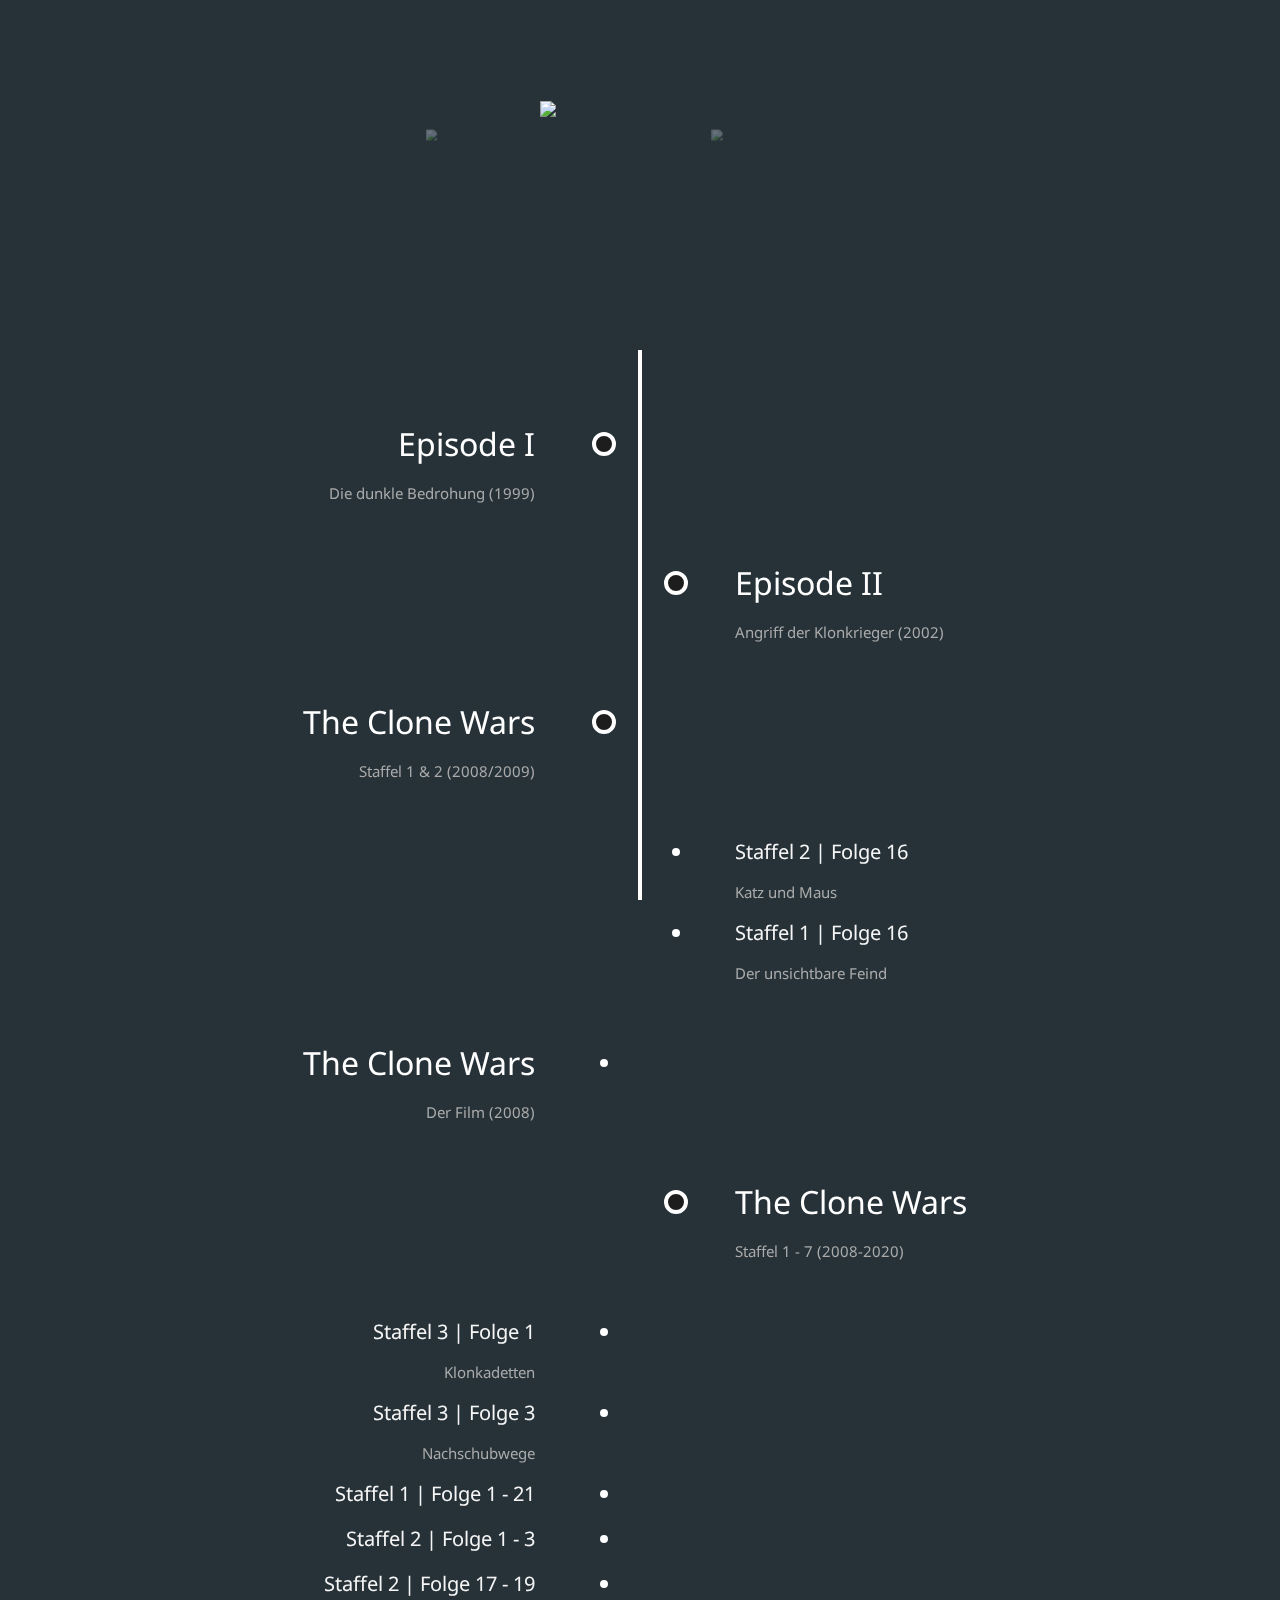
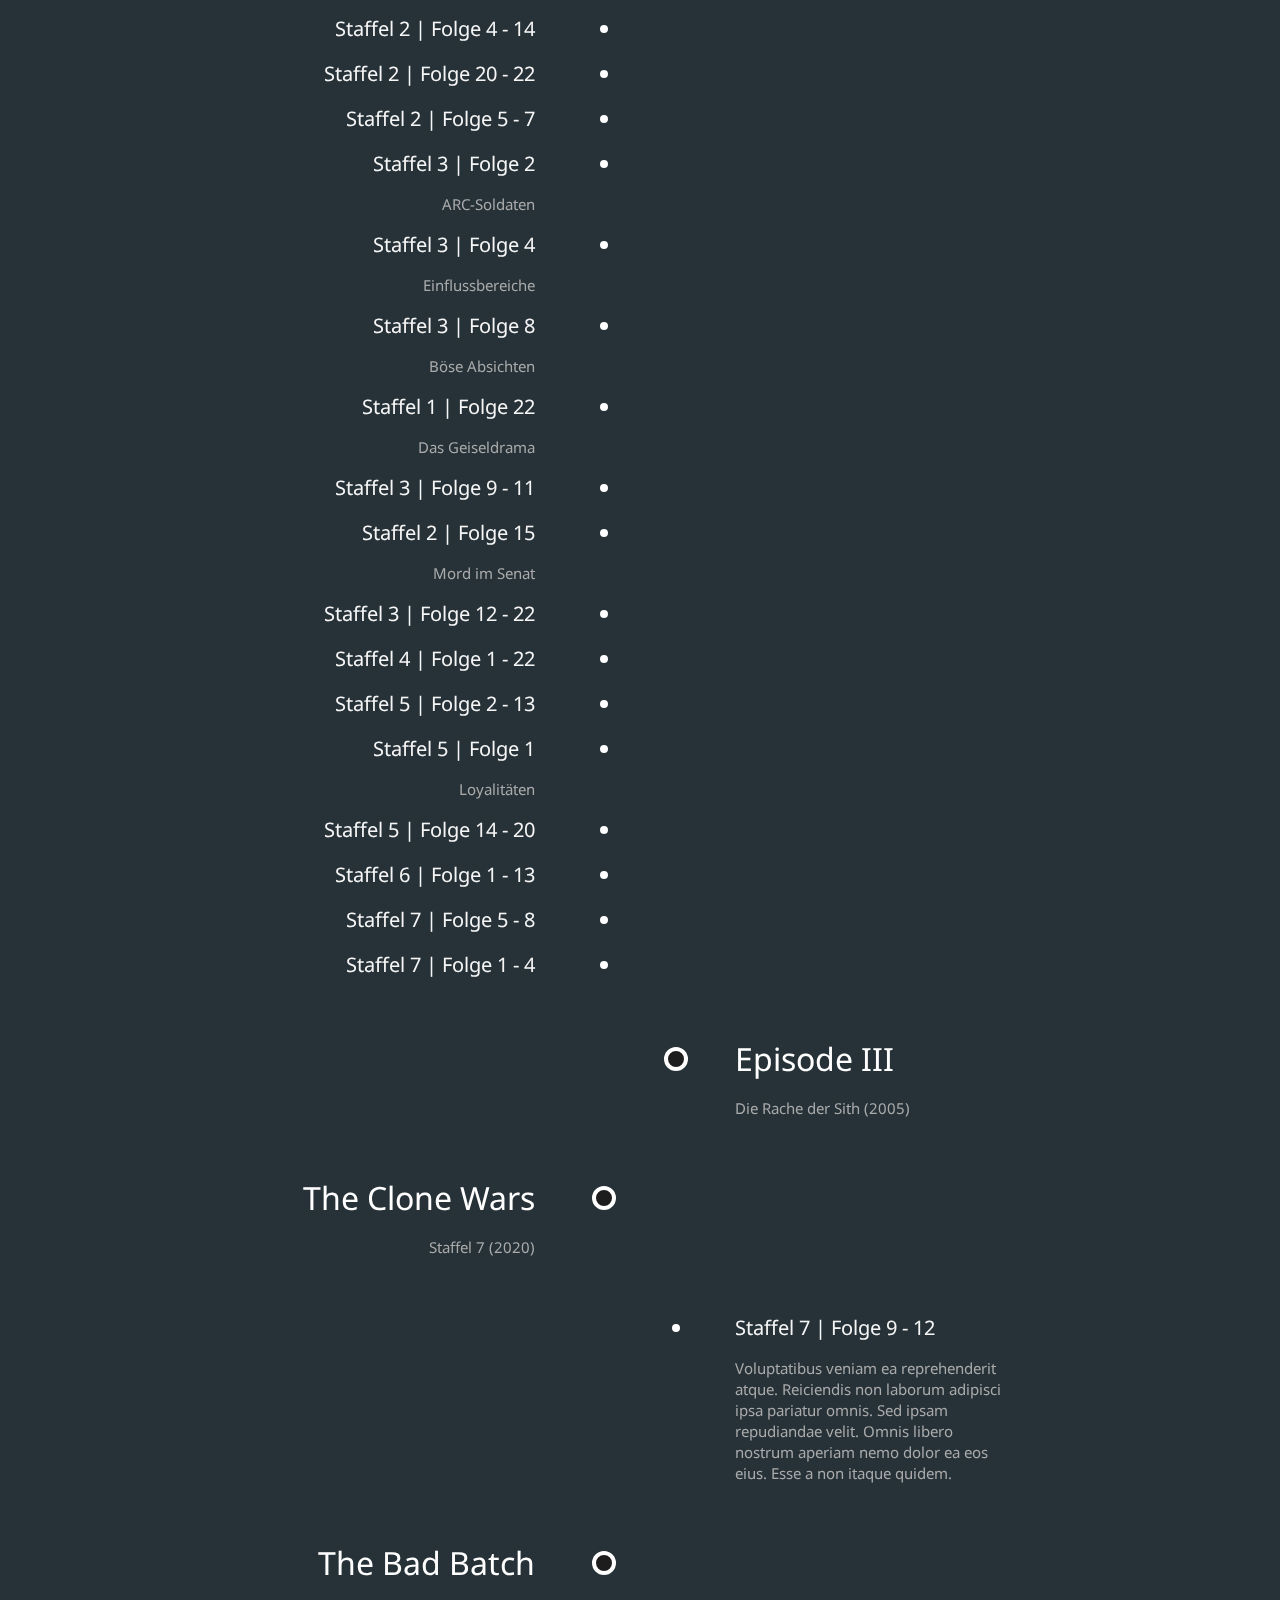
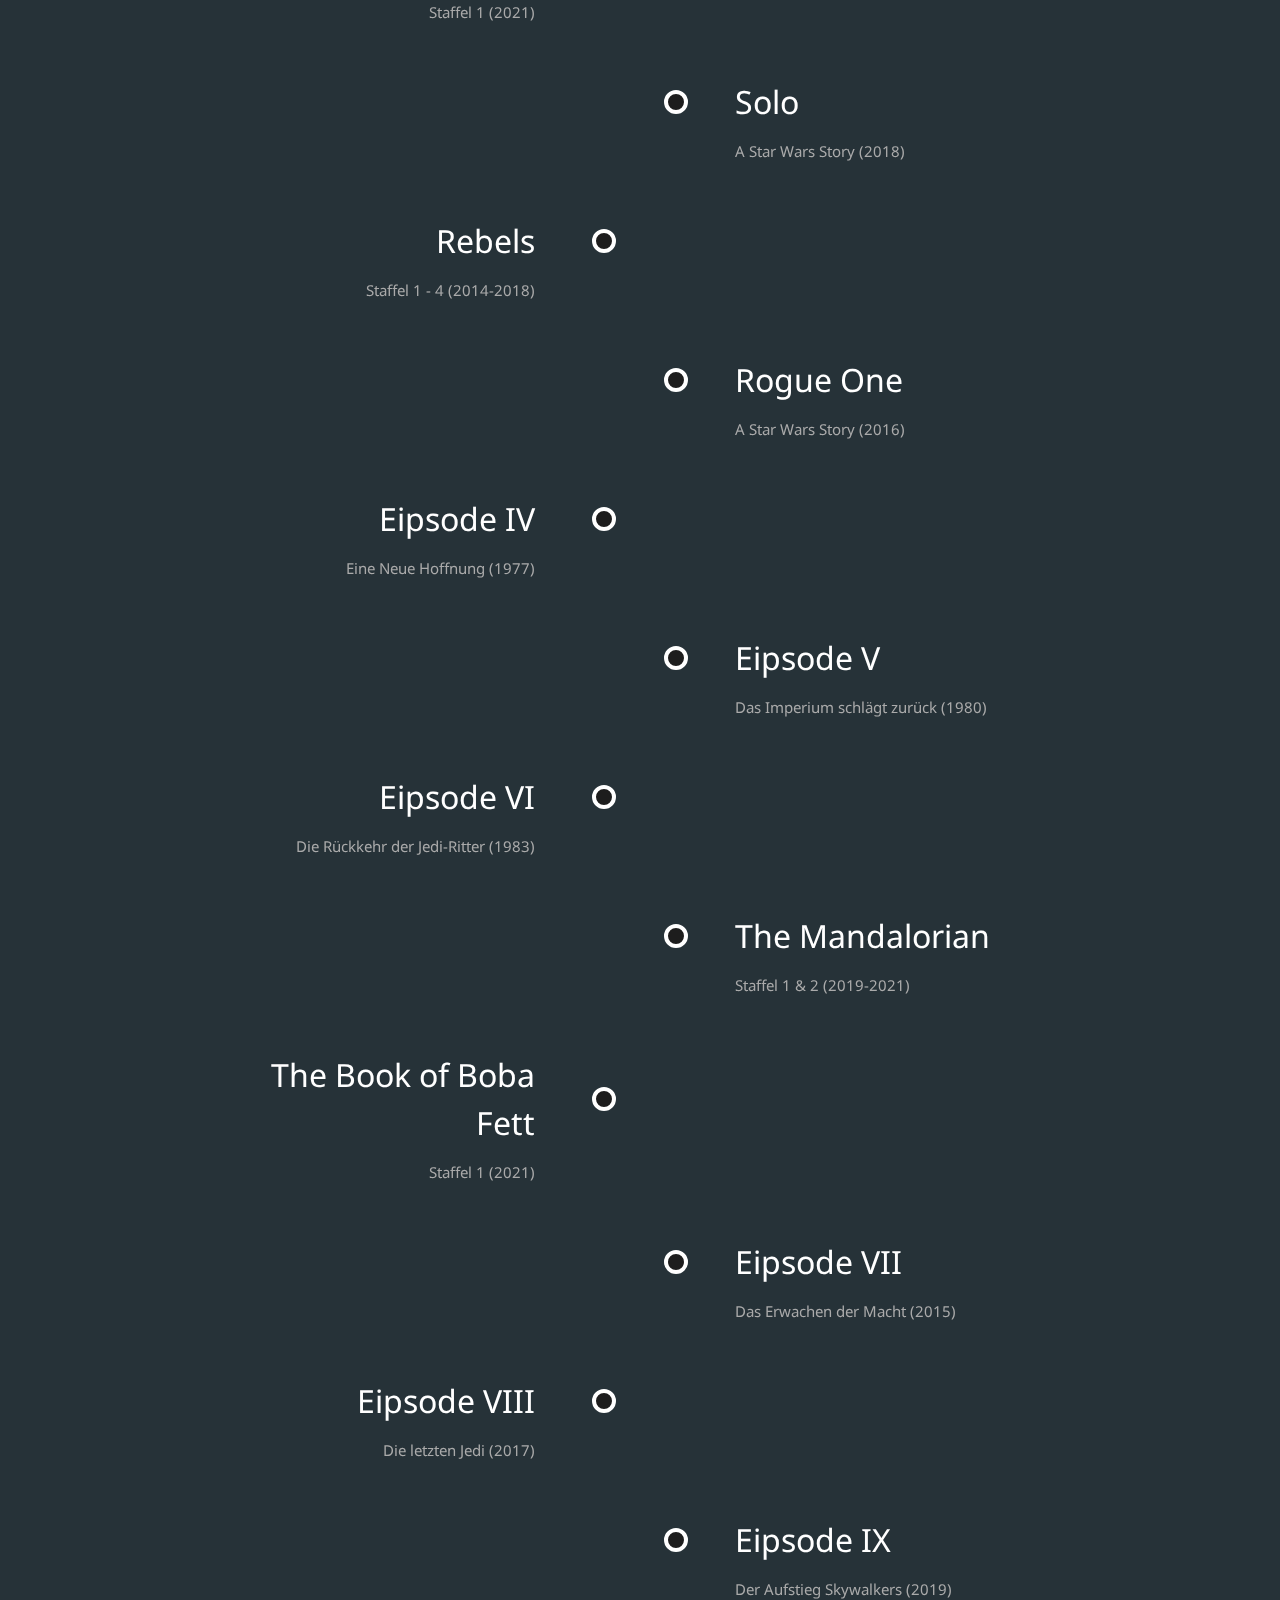
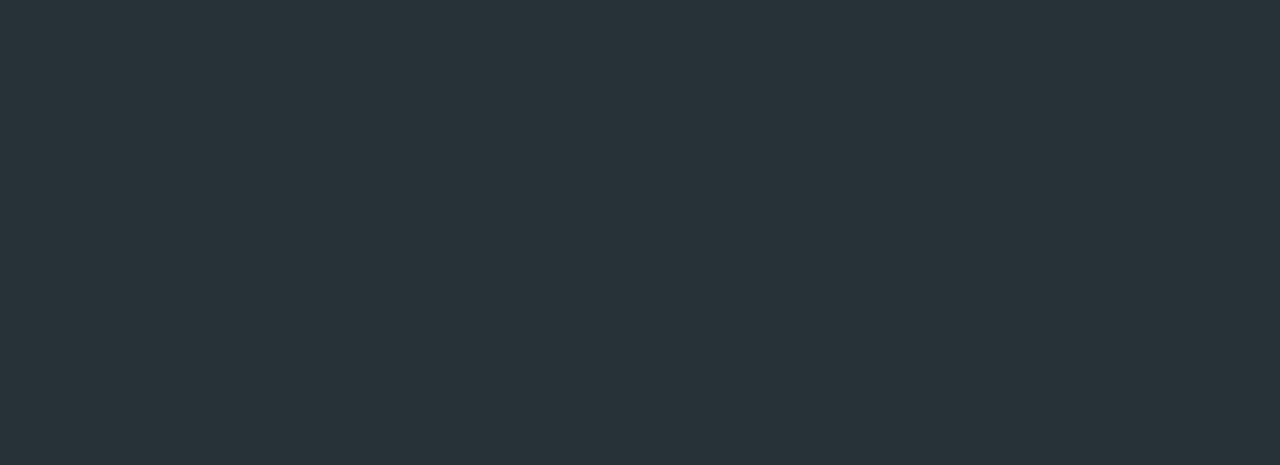
==== index.html @ 1f0bce9b "added starwars content" ====
<!DOCTYPE html>
<html lang="de">

<head>
    <meta charset="UTF-8">
    <meta http-equiv="X-UA-Compatible" content="IE=edge">
    <meta name="viewport" content="width=device-width, initial-scale=1.0">
    <title>Document</title>
    <!--Import Google Icon Font-->
    <link href="https://fonts.googleapis.com/icon?family=Material+Icons" rel="stylesheet">
    <!-- Compiled and minified CSS -->
    <link rel="stylesheet" href="https://cdnjs.cloudflare.com/ajax/libs/materialize/1.0.0/css/materialize.min.css"
        media="screen,projection">
    <!-- Compiled and minified JavaScript -->
    <script src="https://cdnjs.cloudflare.com/ajax/libs/materialize/1.0.0/js/materialize.min.js"></script>
    <!-- CSS for Timeline -->
    <link rel='stylesheet prefetch' href='https://fonts.googleapis.com/css?family=Droid+Sans'>
    <link rel="stylesheet" href="css/style.css">
</head>

<body class="blue-grey darken-4">

    <!-- Carousel -->
    <div class="carousel">
        <a class="carousel-item" href=""><img src="https://gamerheadquarters.com/sort/movies/starwars/starwars.jpg"></a>
        <a class="carousel-item" href="sites/marvel.html"><img
                src="https://d.newsweek.com/en/full/1394885/marvel-movie-release-dates-2020-2021-black-widow-avengers-endgame.png?w=1600&h=1600&q=88&f=8747f0e542149fcef456f0bfc750f50c"></a>
        <a class="carousel-item" href="sites/theWitcher.html"><img
                src="https://image.api.playstation.com/vulcan/img/rnd/202009/3008/fng5HuTeBSFTJuPPP9G8byKQ.png"></a>
    </div>



    <div class="entries">
        <div class="entry">
            <div class="title big">Episode I</div>
            <div class="body">
                <p>Die dunkle Bedrohung (1999)</p>
            </div>
        </div>
        <div class="entry">
            <div class="title big">Episode II</div>
            <div class="body">
                <p>Angriff der Klonkrieger (2002)</p>
            </div>
        </div>
        <div class="entry">
            <div class="title big">The Clone Wars</div>
            <div class="body">
                <p>Staffel 1 & 2 (2008/2009)</p>
            </div>
        </div>
        <div class="entry">
            <div class="title subtitle">Staffel 2 | Folge 16</div>
            <div class="body">
                <p>Katz und Maus</p>
            </div>
            <div class="title subtitle">Staffel 1 | Folge 16</div>
            <div class="body">
                <p>Der unsichtbare Feind</p>
            </div>
        </div>
        <div class="entry">
            <div class="title">The Clone Wars</div>
            <div class="body">
                <p>Der Film (2008)</p>
            </div>
        </div>
        <div class="entry">
            <div class="title big">The Clone Wars</div>
            <div class="body">
                <p>Staffel 1 - 7 (2008-2020)</p>
            </div>
        </div>
        <div class="entry">
            <div class="title subtitle">Staffel 3 | Folge 1</div>
            <div class="body">
                <p>Klonkadetten</p>
            </div>
            <div class="title subtitle">Staffel 3 | Folge 3</div>
            <div class="body">
                <p>Nachschubwege</p>
            </div>
            <div class="title subtitle">Staffel 1 | Folge 1 - 21</div>
            <div class="body">
                <p></p>
            </div>
            <div class="title subtitle">Staffel 2 | Folge 1 - 3</div>
            <div class="body">
                <p></p>
            </div>
            <div class="title subtitle">Staffel 2 | Folge 17 - 19</div>
            <div class="body">
                <p></p>
            </div>
            <div class="title subtitle">Staffel 2 | Folge 4 - 14</div>
            <div class="body">
                <p></p>
            </div>
            <div class="title subtitle">Staffel 2 | Folge 20 - 22</div>
            <div class="body">
                <p></p>
            </div>
            <div class="title subtitle">Staffel 2 | Folge 5 - 7</div>
            <div class="body">
                <p></p>
            </div>
            <div class="title subtitle">Staffel 3 | Folge 2</div>
            <div class="body">
                <p>ARC-Soldaten</p>
            </div>
            <div class="title subtitle">Staffel 3 | Folge 4</div>
            <div class="body">
                <p>Einflussbereiche</p>
            </div>
            <div class="title subtitle">Staffel 3 | Folge 8</div>
            <div class="body">
                <p>Böse Absichten</p>
            </div>
            <div class="title subtitle">Staffel 1 | Folge 22</div>
            <div class="body">
                <p>Das Geiseldrama</p>
            </div>
            <div class="title subtitle">Staffel 3 | Folge 9 - 11</div>
            <div class="body">
                <p></p>
            </div>
            <div class="title subtitle">Staffel 2 | Folge 15</div>
            <div class="body">
                <p>Mord im Senat</p>
            </div>
            <div class="title subtitle">Staffel 3 | Folge 12 - 22</div>
            <div class="body">
                <p></p>
            </div>
            <div class="title subtitle">Staffel 4 | Folge 1 - 22</div>
            <div class="body">
                <p></p>
            </div>
            <div class="title subtitle">Staffel 5 | Folge 2 - 13</div>
            <div class="body">
                <p></p>
            </div>
            <div class="title subtitle">Staffel 5 | Folge 1</div>
            <div class="body">
                <p>Loyalitäten</p>
            </div>
            <div class="title subtitle">Staffel 5 | Folge 14 - 20</div>
            <div class="body">
                <p></p>
            </div>
            <div class="title subtitle">Staffel 6 | Folge 1 - 13</div>
            <div class="body">
                <p></p>
            </div>
            <div class="title subtitle">Staffel 7 | Folge 5 - 8</div>
            <div class="body">
                <p></p>
            </div>
            <div class="title subtitle">Staffel 7 | Folge 1 - 4</div>
            <div class="body">
                <p></p>
            </div>
        </div>
        <div class="entry">
            <div class="title big">Episode III</div>
            <div class="body">
                <p>Die Rache der Sith (2005)</p>
            </div>
        </div>
        <div class="entry">
            <div class="title big">The Clone Wars</div>
            <div class="body">
                <p>Staffel 7 (2020)</p>
            </div>
        </div>
        <div class="entry">
            <div class="title subtitle">Staffel 7 | Folge 9 - 12 </div>
            <div class="body">
                <p>Voluptatibus veniam ea reprehenderit atque. Reiciendis non laborum adipisci ipsa pariatur omnis.
                    Sed ipsam repudiandae velit. Omnis libero nostrum aperiam nemo dolor ea eos eius. Esse a non
                    itaque quidem.</p>
            </div>
        </div>
        <div class="entry">
            <div class="title big">The Bad Batch</div>
            <div class="body">
                <p>Staffel 1 (2021)</p>
            </div>
        </div>
        <div class="entry">
            <div class="title big">Solo</div>
            <div class="body">
                <p>A Star Wars Story (2018)</p>
            </div>
        </div>
        <div class="entry">
            <div class="title big">Rebels</div>
            <div class="body">
                <p>Staffel 1 - 4 (2014-2018)</p>
            </div>
        </div>
        <div class="entry">
            <div class="title big">Rogue One</div>
            <div class="body">
                <p>A Star Wars Story (2016)</p>
            </div>
        </div>
        <div class="entry">
            <div class="title big">Eipsode IV</div>
            <div class="body">
                <p>Eine Neue Hoffnung (1977)</p>
            </div>
        </div>
        <div class="entry">
            <div class="title big">Eipsode V</div>
            <div class="body">
                <p>Das Imperium schlägt zurück (1980)</p>
            </div>
        </div>
        <div class="entry">
            <div class="title big">Eipsode VI</div>
            <div class="body">
                <p>Die Rückkehr der Jedi-Ritter (1983)</p>
            </div>
        </div>
        <div class="entry">
            <div class="title big">The Mandalorian</div>
            <div class="body">
                <p>Staffel 1 & 2 (2019-2021)</p>
            </div>
        </div>
        <div class="entry">
            <div class="title big">The Book of Boba Fett</div>
            <div class="body">
                <p>Staffel 1 (2021)</p>
            </div>
        </div>
        <div class="entry">
            <div class="title big">Eipsode VII</div>
            <div class="body">
                <p>Das Erwachen der Macht (2015)</p>
            </div>
        </div>
        <div class="entry">
            <div class="title big">Eipsode VIII</div>
            <div class="body">
                <p>Die letzten Jedi (2017)</p>
            </div>
        </div>
        <div class="entry last">
            <div class="title big">Eipsode IX</div>
            <div class="body">
                <p>Der Aufstieg Skywalkers (2019)</p>
            </div>
        </div>
    </div>

    <script src="js/index.js"></script>





</body>

<!-- JS -->
<script>
    // Carousel
    document.addEventListener('DOMContentLoaded', function () {
        var elems = document.querySelectorAll('.carousel');
        var instances = M.Carousel.init(elems);
    });
</script>

<script type="text/javascript" src="js/materialize.min.js"></script>

</html>
---- css/style.css ----
body {
  background-color: #1D1D1D;
  min-height: 100vh;
  margin: 0;
  font-family: 'Droid Sans', sans-serif;
}
body:before {
  content: '';
  position: fixed;
  top: 0px;
  left: 50%;
  bottom: 0px;
  -webkit-transform: translateX(-50%);
          transform: translateX(-50%);
  width: 4px;
  background-color: #fff;
  /* MtoseD added line*/
  margin-top: 350px;
}
body .entries {
  width: calc(100% - 80px);
  max-width: 800px;
  margin: auto;
  position: relative;
  left: -5px;
}
.entry {
  width: calc(50% - 80px);
  float: left;
  padding: 20px;
  clear: both;
  text-align: right;
}
/* MtoseD deleted whole block */

/* MtoseD deleted body, .entries & .entry */
.title {
  font-size: 32px;
  margin-bottom: 12px;
  position: relative;
  color: #fff;
}
body .entries .entry .title:before {
  content: '';
  position: absolute;
  width: 8px;
  height: 8px;
  border: 4px solid #ffffff;
  background-color: #1D1D1D;
  border-radius: 100%;
  top: 50%;
  -webkit-transform: translateY(-50%);
          transform: translateY(-50%);
  right: -73px;
  z-index: 1000;
}
body .entries .entry .title.big:before {
  width: 24px;
  height: 24px;
  -webkit-transform: translate(8px, -50%);
          transform: translate(8px, -50%);
}
body .entries .entry .body {
  color: #aaa;
}
body .entries .entry .body p {
  line-height: 1.4em;
}
body .entries .entry:nth-child(2n) {
  text-align: left;
  float: right;
}
body .entries .entry:nth-child(2n) .title:before {
  left: -63px;
}
body .entries .entry:nth-child(2n) .title.big:before {
  -webkit-transform: translate(-8px, -50%);
          transform: translate(-8px, -50%);
}
/* MtoseD added whole block */
.subtitle{
  font-size: 20px;
  color: whitesmoke;
}
/* MtoseD added whole block */
.last{
  padding-bottom: 450px;
}
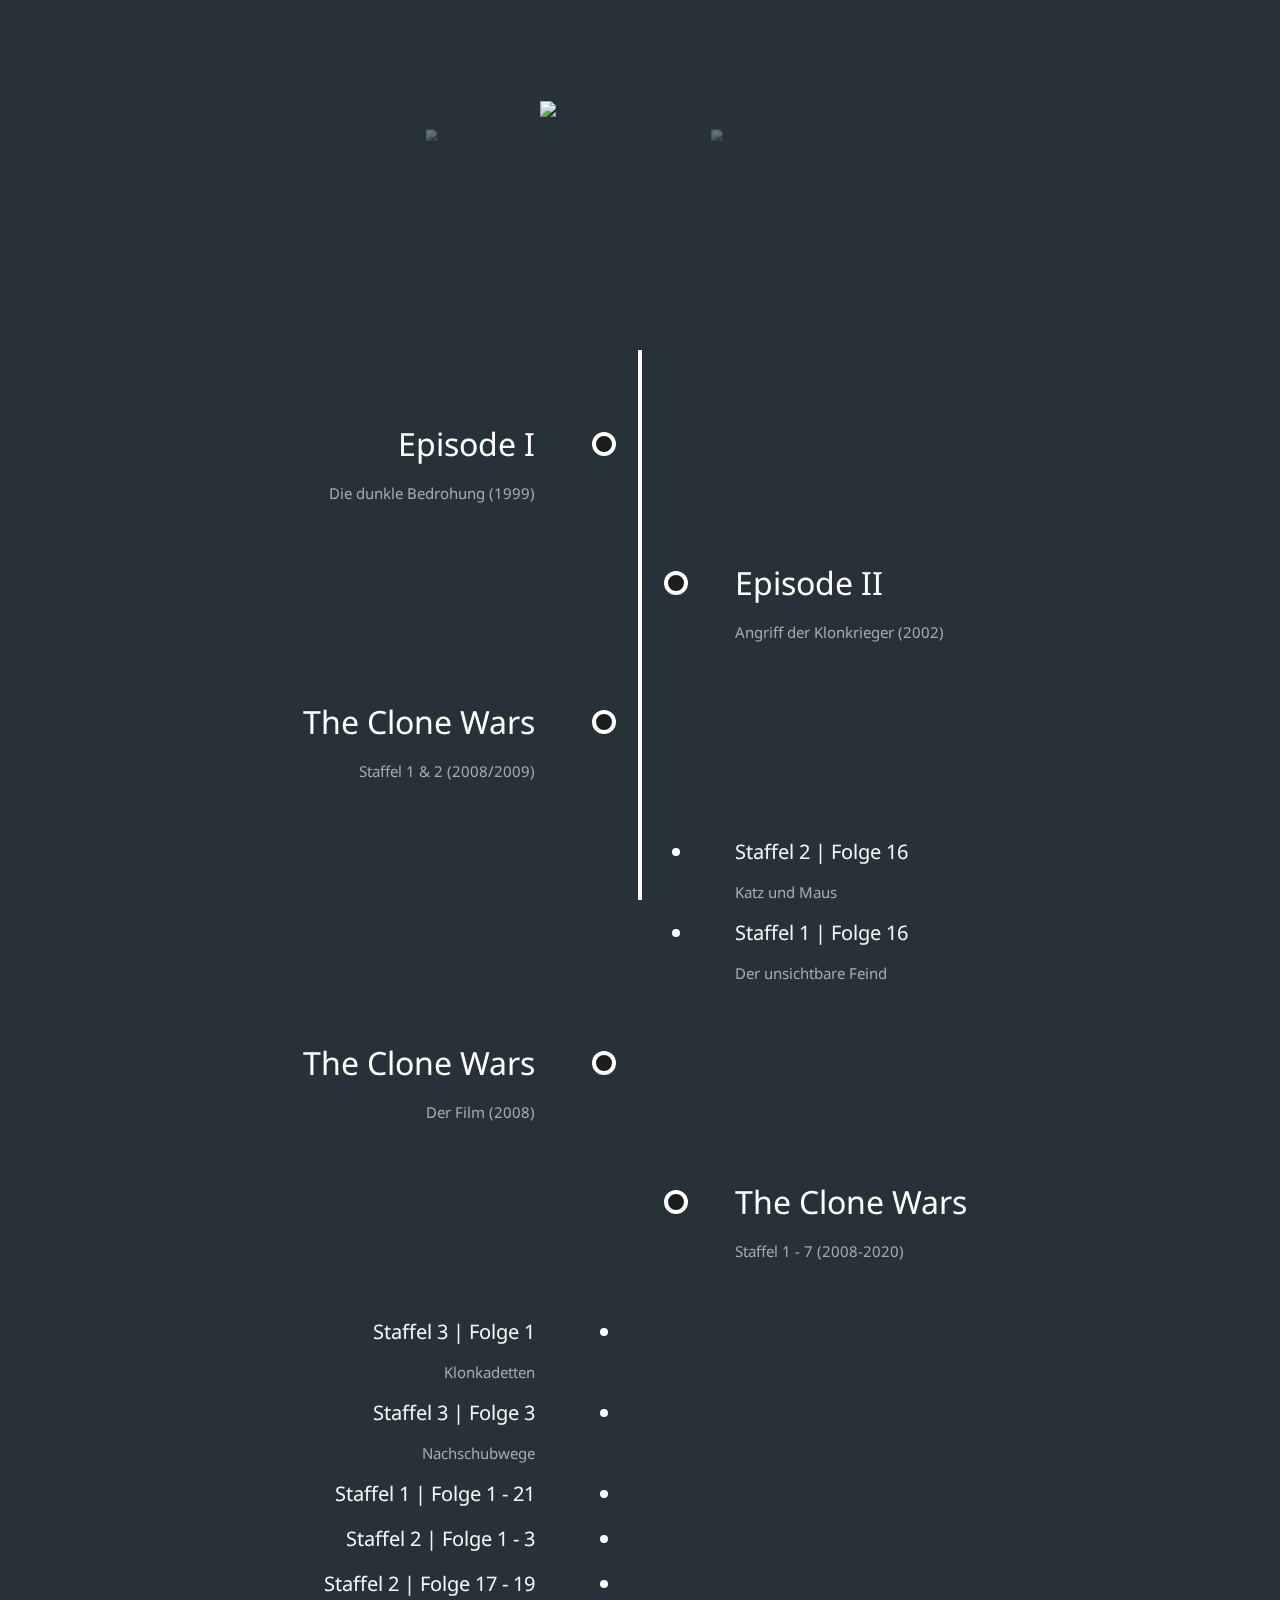
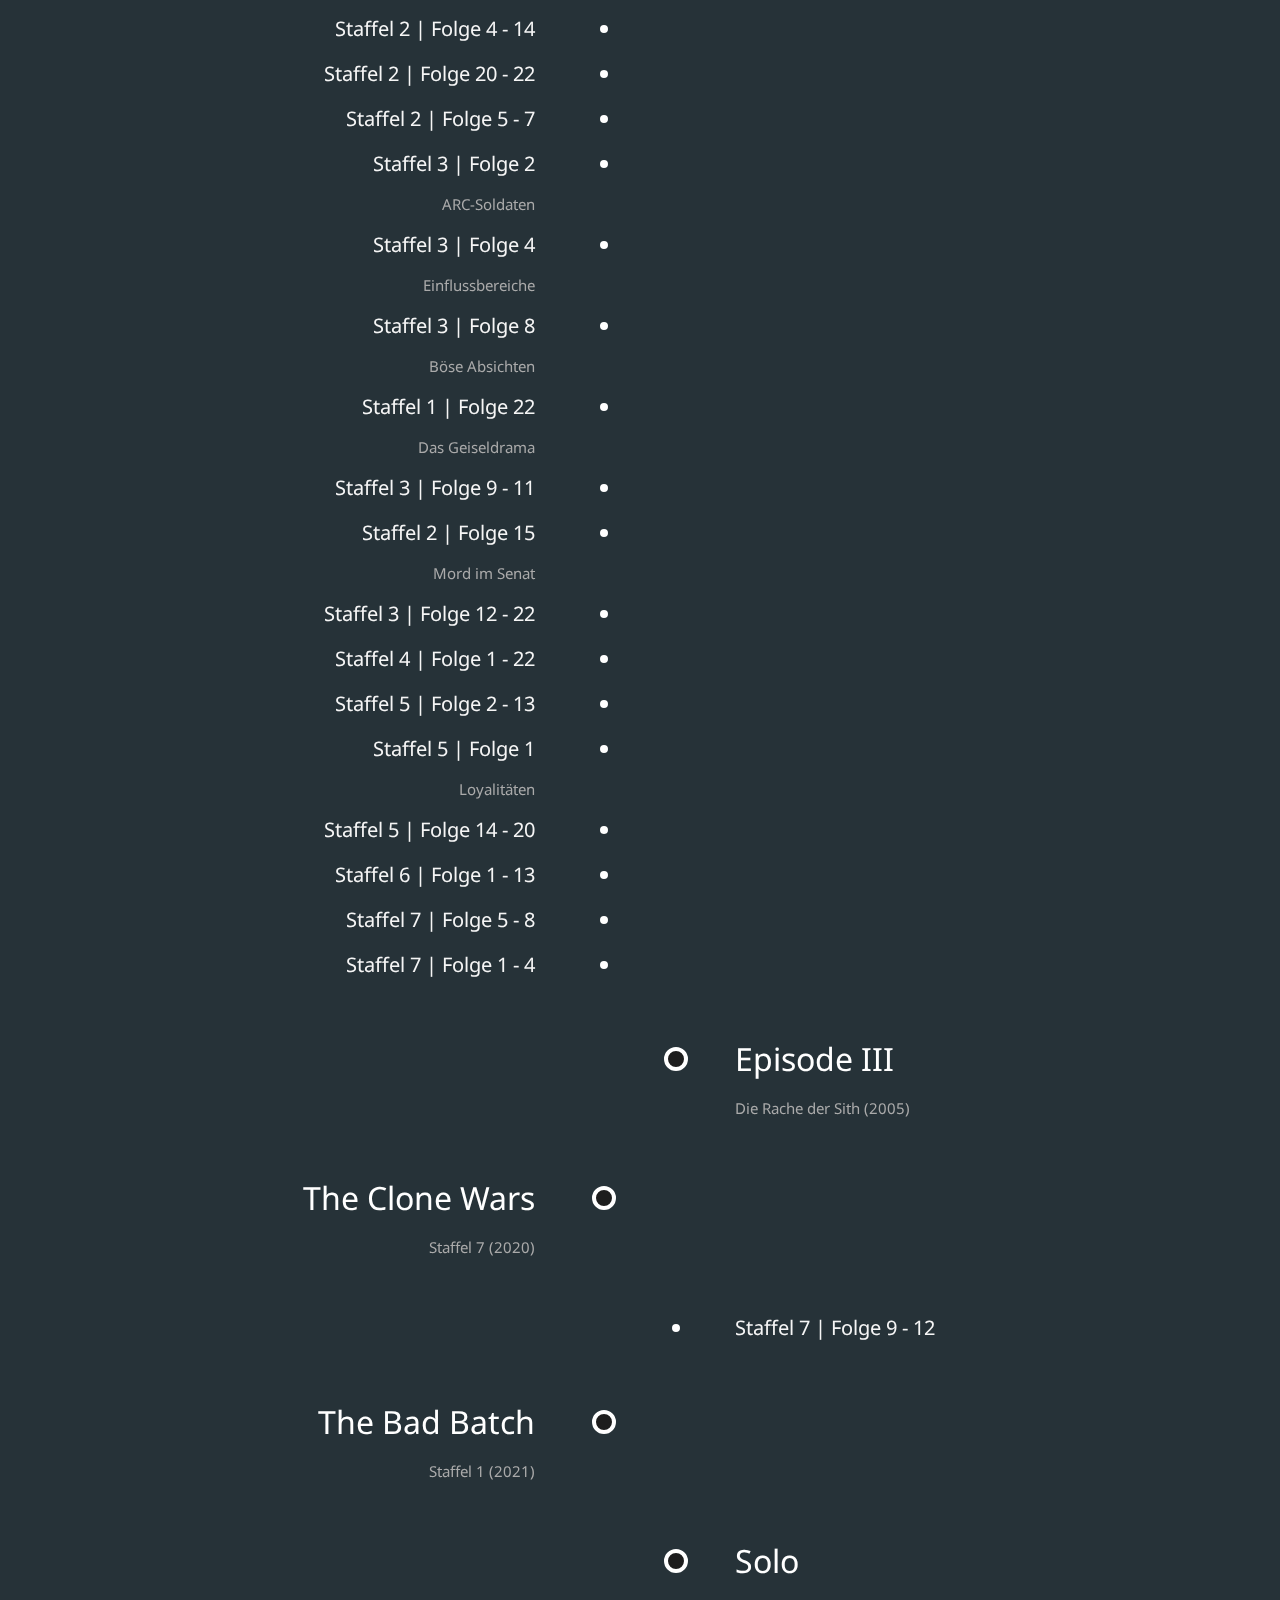
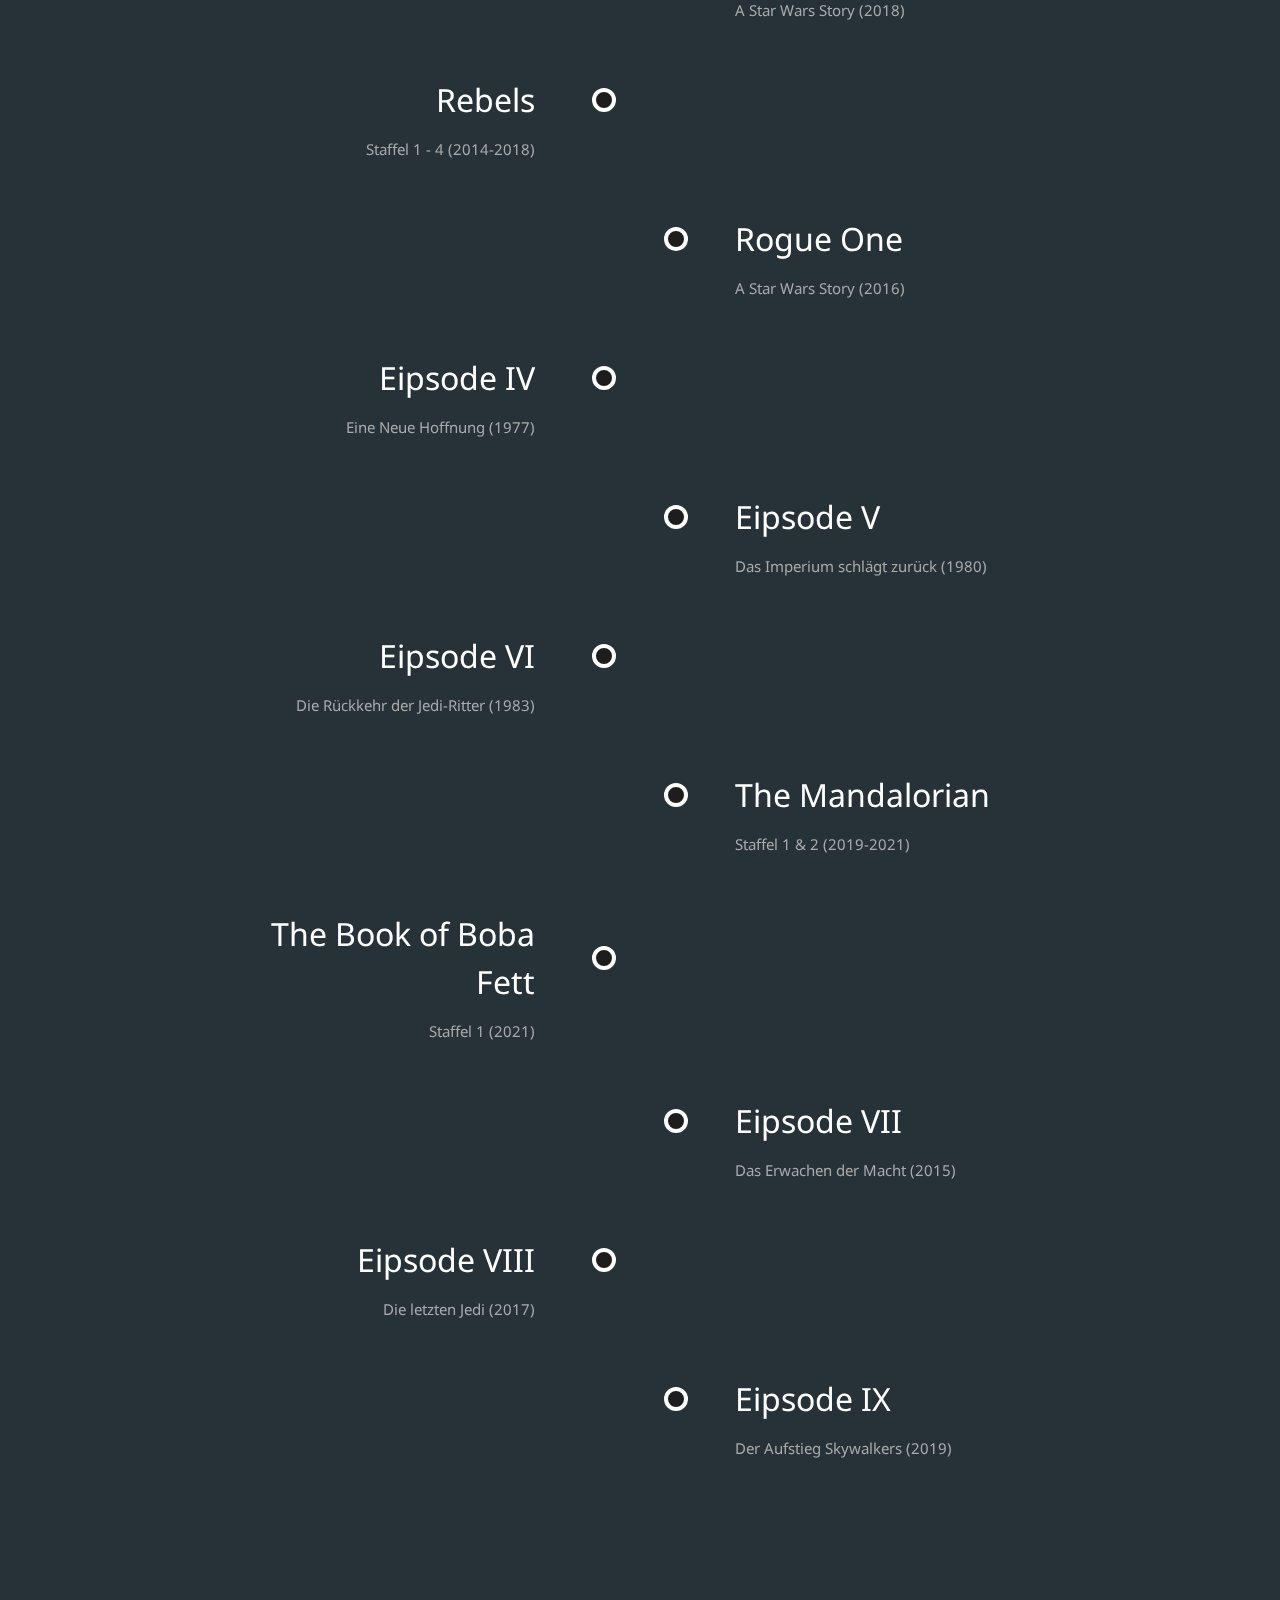
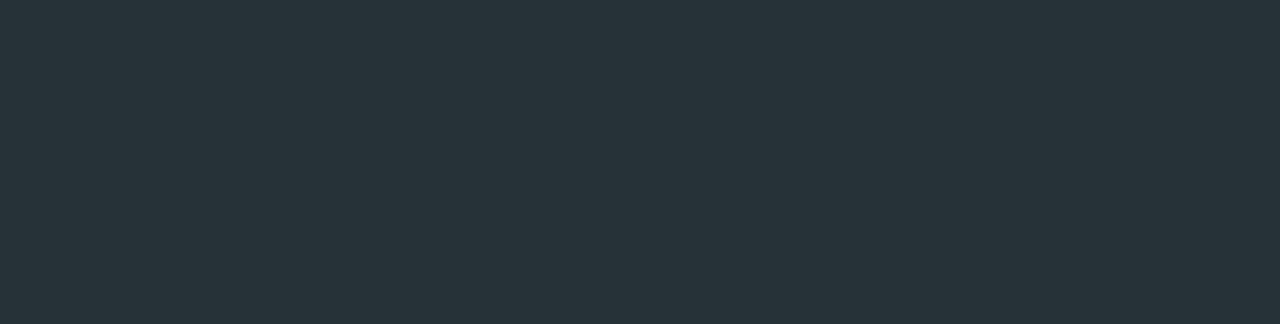
==== commit 5842453f: "tried making it responsive" ====
--- a/index.html
+++ b/index.html
@@ -3,8 +3,9 @@
 
 <head>
     <meta charset="UTF-8">
-    <meta http-equiv="X-UA-Compatible" content="IE=edge">
-    <meta name="viewport" content="width=device-width, initial-scale=1.0">
+    <meta http-equiv="X-UA-Compatible" content="IE=edge,chrome=1">
+    <meta name="viewport" content="width=device-width, initial-scale=1.0,,maximum-scale=1,user-scalable=no">
+    <meta name="HandheldFriendly" content="true">
     <title>Document</title>
     <!--Import Google Icon Font-->
     <link href="https://fonts.googleapis.com/icon?family=Material+Icons" rel="stylesheet">
@@ -61,7 +62,7 @@
             </div>
         </div>
         <div class="entry">
-            <div class="title">The Clone Wars</div>
+            <div class="title big">The Clone Wars</div>
             <div class="body">
                 <p>Der Film (2008)</p>
             </div>
@@ -177,9 +178,7 @@
         <div class="entry">
             <div class="title subtitle">Staffel 7 | Folge 9 - 12 </div>
             <div class="body">
-                <p>Voluptatibus veniam ea reprehenderit atque. Reiciendis non laborum adipisci ipsa pariatur omnis.
-                    Sed ipsam repudiandae velit. Omnis libero nostrum aperiam nemo dolor ea eos eius. Esse a non
-                    itaque quidem.</p>
+                <p></p>
             </div>
         </div>
         <div class="entry">
--- a/css/style.css
+++ b/css/style.css
@@ -4,6 +4,7 @@
   margin: 0;
   font-family: 'Droid Sans', sans-serif;
 }
+
 body:before {
   content: '';
   position: fixed;
@@ -11,12 +12,13 @@
   left: 50%;
   bottom: 0px;
   -webkit-transform: translateX(-50%);
-          transform: translateX(-50%);
+  transform: translateX(-50%);
   width: 4px;
   background-color: #fff;
   /* MtoseD added line*/
   margin-top: 350px;
 }
+
 body .entries {
   width: calc(100% - 80px);
   max-width: 800px;
@@ -24,6 +26,7 @@
   position: relative;
   left: -5px;
 }
+
 .entry {
   width: calc(50% - 80px);
   float: left;
@@ -31,15 +34,18 @@
   clear: both;
   text-align: right;
 }
+
 /* MtoseD deleted whole block */
 
 /* MtoseD deleted body, .entries & .entry */
+
 .title {
   font-size: 32px;
   margin-bottom: 12px;
   position: relative;
   color: #fff;
 }
+
 body .entries .entry .title:before {
   content: '';
   position: absolute;
@@ -50,39 +56,92 @@
   border-radius: 100%;
   top: 50%;
   -webkit-transform: translateY(-50%);
-          transform: translateY(-50%);
+  transform: translateY(-50%);
   right: -73px;
   z-index: 1000;
 }
+
 body .entries .entry .title.big:before {
   width: 24px;
   height: 24px;
   -webkit-transform: translate(8px, -50%);
-          transform: translate(8px, -50%);
+  transform: translate(8px, -50%);
 }
+
 body .entries .entry .body {
   color: #aaa;
 }
+
 body .entries .entry .body p {
   line-height: 1.4em;
 }
+
 body .entries .entry:nth-child(2n) {
   text-align: left;
   float: right;
 }
+
 body .entries .entry:nth-child(2n) .title:before {
   left: -63px;
 }
+
 body .entries .entry:nth-child(2n) .title.big:before {
   -webkit-transform: translate(-8px, -50%);
-          transform: translate(-8px, -50%);
+  transform: translate(-8px, -50%);
 }
+
 /* MtoseD added whole block */
-.subtitle{
+
+.subtitle {
   font-size: 20px;
   color: whitesmoke;
 }
+
 /* MtoseD added whole block */
-.last{
+
+.last {
   padding-bottom: 450px;
+}
+
+/* MtoseD responsive */
+
+@media (max-width: 800px) {
+  body .entries {
+    width: 100%;
+    left: 0;
+  }
+  body .entries .entry .title.big:before {
+    height: 16px;
+    width: 16px;
+  }
+  .big {
+    font-size: medium;
+  }
+  .subtitle {
+    font-size: small;
+  }
+}
+
+@media (max-width: 500px) {
+  .carousel-item {
+    width: 80%;
+  }
+  .big {
+    font-size: small;
+  }
+  .subtitle {
+    font-size: smaller;
+  }
+  .body p {
+    font-size: x-small;
+  }
+  body .entries .entry {
+    padding: 10px;
+  }
+  body .entries .entry .title:before {
+    right: -55px;
+  }
+  body .entries .entry:nth-child(2n) .title:before {
+    left: -55px;
+  }
 }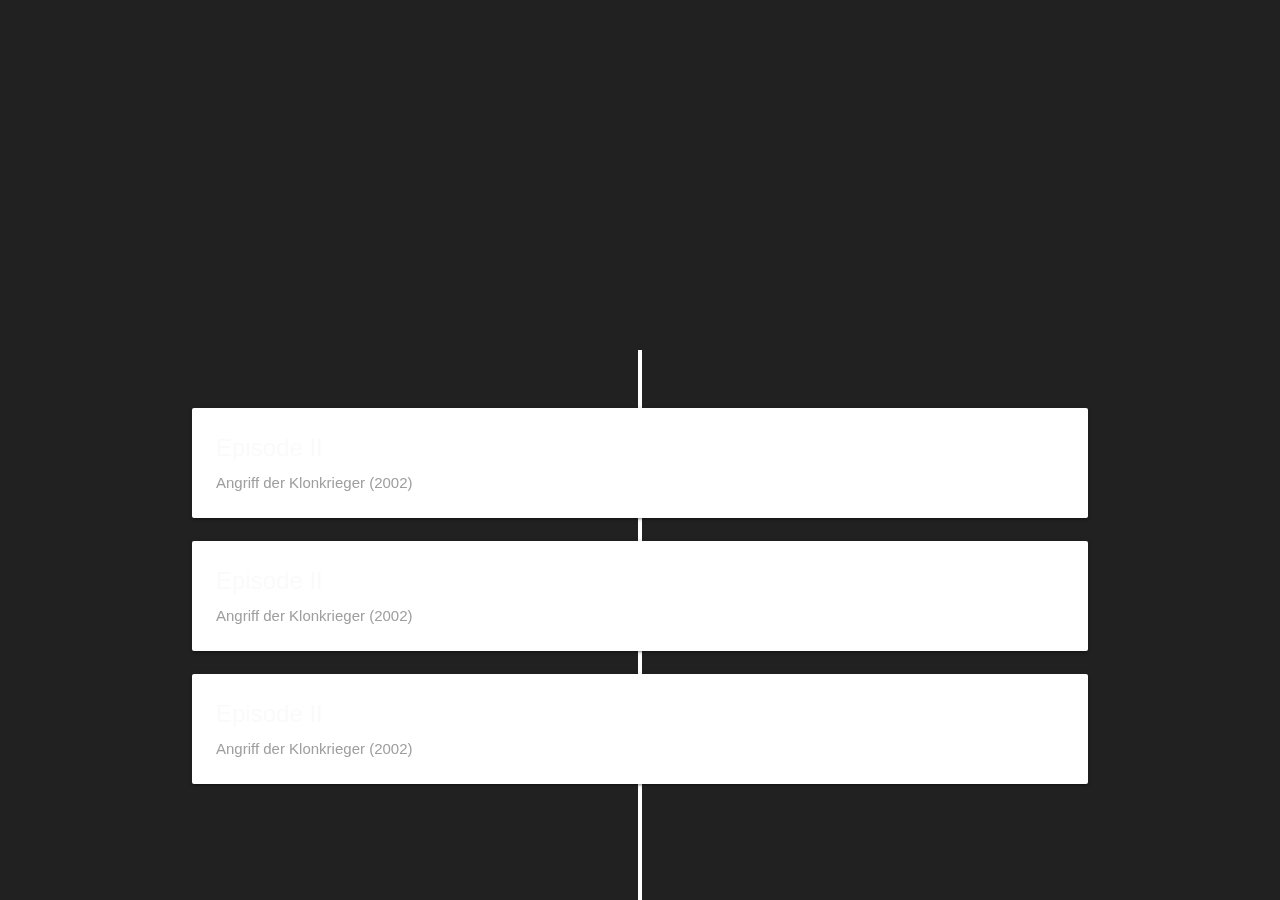
==== commit 2df008be: "new timeline" ====
--- a/index.html
+++ b/index.html
@@ -1,277 +1,78 @@
-<!DOCTYPE html>
-<html lang="de">
+<html lang="en">
 
 <head>
-    <meta charset="UTF-8">
-    <meta http-equiv="X-UA-Compatible" content="IE=edge,chrome=1">
-    <meta name="viewport" content="width=device-width, initial-scale=1.0,,maximum-scale=1,user-scalable=no">
-    <meta name="HandheldFriendly" content="true">
-    <title>Document</title>
-    <!--Import Google Icon Font-->
-    <link href="https://fonts.googleapis.com/icon?family=Material+Icons" rel="stylesheet">
-    <!-- Compiled and minified CSS -->
-    <link rel="stylesheet" href="https://cdnjs.cloudflare.com/ajax/libs/materialize/1.0.0/css/materialize.min.css"
-        media="screen,projection">
-    <!-- Compiled and minified JavaScript -->
-    <script src="https://cdnjs.cloudflare.com/ajax/libs/materialize/1.0.0/js/materialize.min.js"></script>
-    <!-- CSS for Timeline -->
-    <link rel='stylesheet prefetch' href='https://fonts.googleapis.com/css?family=Droid+Sans'>
-    <link rel="stylesheet" href="css/style.css">
+  <meta http-equiv="Content-Type" content="text/html; charset=UTF-8" />
+  <meta name="viewport" content="width=device-width, initial-scale=1, maximum-scale=1.0, user-scalable=no" />
+  <title>Blue Ocean - Materialize</title>
+  <!--Import Google Icon Font-->
+  <link href="https://fonts.googleapis.com/icon?family=Material+Icons" rel="stylesheet">
+  <!-- Compiled and minified CSS -->
+  <link rel="stylesheet" href="https://cdnjs.cloudflare.com/ajax/libs/materialize/1.0.0/css/materialize.min.css"
+      media="screen,projection">
+  <!-- Compiled and minified JavaScript -->
+  <script src="https://cdnjs.cloudflare.com/ajax/libs/materialize/1.0.0/js/materialize.min.js"></script>
+  <!-- Timeline -->
+  <link href="https://fonts.googleapis.com/icon?family=Material+Icons" rel="stylesheet">
+  <link rel="stylesheet" href="https://cdnjs.cloudflare.com/ajax/libs/materialize/0.97.5/css/materialize.min.css">
+  <!-- own CSS -->
+  <link rel="stylesheet" href="css/style.css">
 </head>
 
-<body class="blue-grey darken-4">
+<body class="grey darken-4">
 
-    <!-- Carousel -->
-    <div class="carousel">
-        <a class="carousel-item" href=""><img src="https://gamerheadquarters.com/sort/movies/starwars/starwars.jpg"></a>
-        <a class="carousel-item" href="sites/marvel.html"><img
-                src="https://d.newsweek.com/en/full/1394885/marvel-movie-release-dates-2020-2021-black-widow-avengers-endgame.png?w=1600&h=1600&q=88&f=8747f0e542149fcef456f0bfc750f50c"></a>
-        <a class="carousel-item" href="sites/theWitcher.html"><img
-                src="https://image.api.playstation.com/vulcan/img/rnd/202009/3008/fng5HuTeBSFTJuPPP9G8byKQ.png"></a>
+  <!-- Carousel -->
+  <div class="carousel">
+    <a class="carousel-item" href=""><img src="https://gamerheadquarters.com/sort/movies/starwars/starwars.jpg"></a>
+    <a class="carousel-item" href="sites/marvel.html"><img
+        src="https://d.newsweek.com/en/full/1394885/marvel-movie-release-dates-2020-2021-black-widow-avengers-endgame.png?w=1600&h=1600&q=88&f=8747f0e542149fcef456f0bfc750f50c"></a>
+    <a class="carousel-item" href="sites/theWitcher.html"><img
+        src="https://image.api.playstation.com/vulcan/img/rnd/202009/3008/fng5HuTeBSFTJuPPP9G8byKQ.png"></a>
+  </div>
+
+  <!-- Timeline -->
+  <div class="container">
+    <div class="timeline">
+
+      <div class="timeline-event">
+        <div class="card timeline-content">
+          <div class="card-content">
+            <span class="card-title grey-text text-lighten-5">Episode II</span>
+            <p class="grey-text">Angriff der Klonkrieger (2002)</p>
+          </div>
+        </div>
+        <div class="timeline-badge grey darken-3"><i class="material-icons"></i></div>
+      </div>
+
+      <div class="timeline-event">
+        <div class="card timeline-content">
+          <div class="card-content">
+            <span class="card-title grey-text text-lighten-5">Episode II</span>
+            <p class="grey-text">Angriff der Klonkrieger (2002)</p>
+          </div>
+        </div>
+        <div class="timeline-badge grey darken-3"><i class="material-icons"></i></div>
+      </div>
+
+      <div class="timeline-event">
+        <div class="card timeline-content">
+          <div class="card-content">
+            <span class="card-title grey-text text-lighten-5">Episode II</span>
+            <p class="grey-text">Angriff der Klonkrieger (2002)</p>
+          </div>
+        </div>
+        <div class="timeline-badge grey darken-3"><i class="material-icons"></i></div>
+      </div>
+
     </div>
+  </div>
 
 
 
-    <div class="entries">
-        <div class="entry">
-            <div class="title big">Episode I</div>
-            <div class="body">
-                <p>Die dunkle Bedrohung (1999)</p>
-            </div>
-        </div>
-        <div class="entry">
-            <div class="title big">Episode II</div>
-            <div class="body">
-                <p>Angriff der Klonkrieger (2002)</p>
-            </div>
-        </div>
-        <div class="entry">
-            <div class="title big">The Clone Wars</div>
-            <div class="body">
-                <p>Staffel 1 & 2 (2008/2009)</p>
-            </div>
-        </div>
-        <div class="entry">
-            <div class="title subtitle">Staffel 2 | Folge 16</div>
-            <div class="body">
-                <p>Katz und Maus</p>
-            </div>
-            <div class="title subtitle">Staffel 1 | Folge 16</div>
-            <div class="body">
-                <p>Der unsichtbare Feind</p>
-            </div>
-        </div>
-        <div class="entry">
-            <div class="title big">The Clone Wars</div>
-            <div class="body">
-                <p>Der Film (2008)</p>
-            </div>
-        </div>
-        <div class="entry">
-            <div class="title big">The Clone Wars</div>
-            <div class="body">
-                <p>Staffel 1 - 7 (2008-2020)</p>
-            </div>
-        </div>
-        <div class="entry">
-            <div class="title subtitle">Staffel 3 | Folge 1</div>
-            <div class="body">
-                <p>Klonkadetten</p>
-            </div>
-            <div class="title subtitle">Staffel 3 | Folge 3</div>
-            <div class="body">
-                <p>Nachschubwege</p>
-            </div>
-            <div class="title subtitle">Staffel 1 | Folge 1 - 21</div>
-            <div class="body">
-                <p></p>
-            </div>
-            <div class="title subtitle">Staffel 2 | Folge 1 - 3</div>
-            <div class="body">
-                <p></p>
-            </div>
-            <div class="title subtitle">Staffel 2 | Folge 17 - 19</div>
-            <div class="body">
-                <p></p>
-            </div>
-            <div class="title subtitle">Staffel 2 | Folge 4 - 14</div>
-            <div class="body">
-                <p></p>
-            </div>
-            <div class="title subtitle">Staffel 2 | Folge 20 - 22</div>
-            <div class="body">
-                <p></p>
-            </div>
-            <div class="title subtitle">Staffel 2 | Folge 5 - 7</div>
-            <div class="body">
-                <p></p>
-            </div>
-            <div class="title subtitle">Staffel 3 | Folge 2</div>
-            <div class="body">
-                <p>ARC-Soldaten</p>
-            </div>
-            <div class="title subtitle">Staffel 3 | Folge 4</div>
-            <div class="body">
-                <p>Einflussbereiche</p>
-            </div>
-            <div class="title subtitle">Staffel 3 | Folge 8</div>
-            <div class="body">
-                <p>Böse Absichten</p>
-            </div>
-            <div class="title subtitle">Staffel 1 | Folge 22</div>
-            <div class="body">
-                <p>Das Geiseldrama</p>
-            </div>
-            <div class="title subtitle">Staffel 3 | Folge 9 - 11</div>
-            <div class="body">
-                <p></p>
-            </div>
-            <div class="title subtitle">Staffel 2 | Folge 15</div>
-            <div class="body">
-                <p>Mord im Senat</p>
-            </div>
-            <div class="title subtitle">Staffel 3 | Folge 12 - 22</div>
-            <div class="body">
-                <p></p>
-            </div>
-            <div class="title subtitle">Staffel 4 | Folge 1 - 22</div>
-            <div class="body">
-                <p></p>
-            </div>
-            <div class="title subtitle">Staffel 5 | Folge 2 - 13</div>
-            <div class="body">
-                <p></p>
-            </div>
-            <div class="title subtitle">Staffel 5 | Folge 1</div>
-            <div class="body">
-                <p>Loyalitäten</p>
-            </div>
-            <div class="title subtitle">Staffel 5 | Folge 14 - 20</div>
-            <div class="body">
-                <p></p>
-            </div>
-            <div class="title subtitle">Staffel 6 | Folge 1 - 13</div>
-            <div class="body">
-                <p></p>
-            </div>
-            <div class="title subtitle">Staffel 7 | Folge 5 - 8</div>
-            <div class="body">
-                <p></p>
-            </div>
-            <div class="title subtitle">Staffel 7 | Folge 1 - 4</div>
-            <div class="body">
-                <p></p>
-            </div>
-        </div>
-        <div class="entry">
-            <div class="title big">Episode III</div>
-            <div class="body">
-                <p>Die Rache der Sith (2005)</p>
-            </div>
-        </div>
-        <div class="entry">
-            <div class="title big">The Clone Wars</div>
-            <div class="body">
-                <p>Staffel 7 (2020)</p>
-            </div>
-        </div>
-        <div class="entry">
-            <div class="title subtitle">Staffel 7 | Folge 9 - 12 </div>
-            <div class="body">
-                <p></p>
-            </div>
-        </div>
-        <div class="entry">
-            <div class="title big">The Bad Batch</div>
-            <div class="body">
-                <p>Staffel 1 (2021)</p>
-            </div>
-        </div>
-        <div class="entry">
-            <div class="title big">Solo</div>
-            <div class="body">
-                <p>A Star Wars Story (2018)</p>
-            </div>
-        </div>
-        <div class="entry">
-            <div class="title big">Rebels</div>
-            <div class="body">
-                <p>Staffel 1 - 4 (2014-2018)</p>
-            </div>
-        </div>
-        <div class="entry">
-            <div class="title big">Rogue One</div>
-            <div class="body">
-                <p>A Star Wars Story (2016)</p>
-            </div>
-        </div>
-        <div class="entry">
-            <div class="title big">Eipsode IV</div>
-            <div class="body">
-                <p>Eine Neue Hoffnung (1977)</p>
-            </div>
-        </div>
-        <div class="entry">
-            <div class="title big">Eipsode V</div>
-            <div class="body">
-                <p>Das Imperium schlägt zurück (1980)</p>
-            </div>
-        </div>
-        <div class="entry">
-            <div class="title big">Eipsode VI</div>
-            <div class="body">
-                <p>Die Rückkehr der Jedi-Ritter (1983)</p>
-            </div>
-        </div>
-        <div class="entry">
-            <div class="title big">The Mandalorian</div>
-            <div class="body">
-                <p>Staffel 1 & 2 (2019-2021)</p>
-            </div>
-        </div>
-        <div class="entry">
-            <div class="title big">The Book of Boba Fett</div>
-            <div class="body">
-                <p>Staffel 1 (2021)</p>
-            </div>
-        </div>
-        <div class="entry">
-            <div class="title big">Eipsode VII</div>
-            <div class="body">
-                <p>Das Erwachen der Macht (2015)</p>
-            </div>
-        </div>
-        <div class="entry">
-            <div class="title big">Eipsode VIII</div>
-            <div class="body">
-                <p>Die letzten Jedi (2017)</p>
-            </div>
-        </div>
-        <div class="entry last">
-            <div class="title big">Eipsode IX</div>
-            <div class="body">
-                <p>Der Aufstieg Skywalkers (2019)</p>
-            </div>
-        </div>
-    </div>
+  <!--  Scripts-->
+  <script src="https://code.jquery.com/jquery-2.1.4.min.js"></script>
 
-    <script src="js/index.js"></script>
-
-
-
-
-
+  <!-- Compiled and minified JavaScript -->
+  <script src="https://cdnjs.cloudflare.com/ajax/libs/materialize/0.97.5/js/materialize.min.js"></script>
 </body>
 
-<!-- JS -->
-<script>
-    // Carousel
-    document.addEventListener('DOMContentLoaded', function () {
-        var elems = document.querySelectorAll('.carousel');
-        var instances = M.Carousel.init(elems);
-    });
-</script>
-
-<script type="text/javascript" src="js/materialize.min.js"></script>
-
 </html>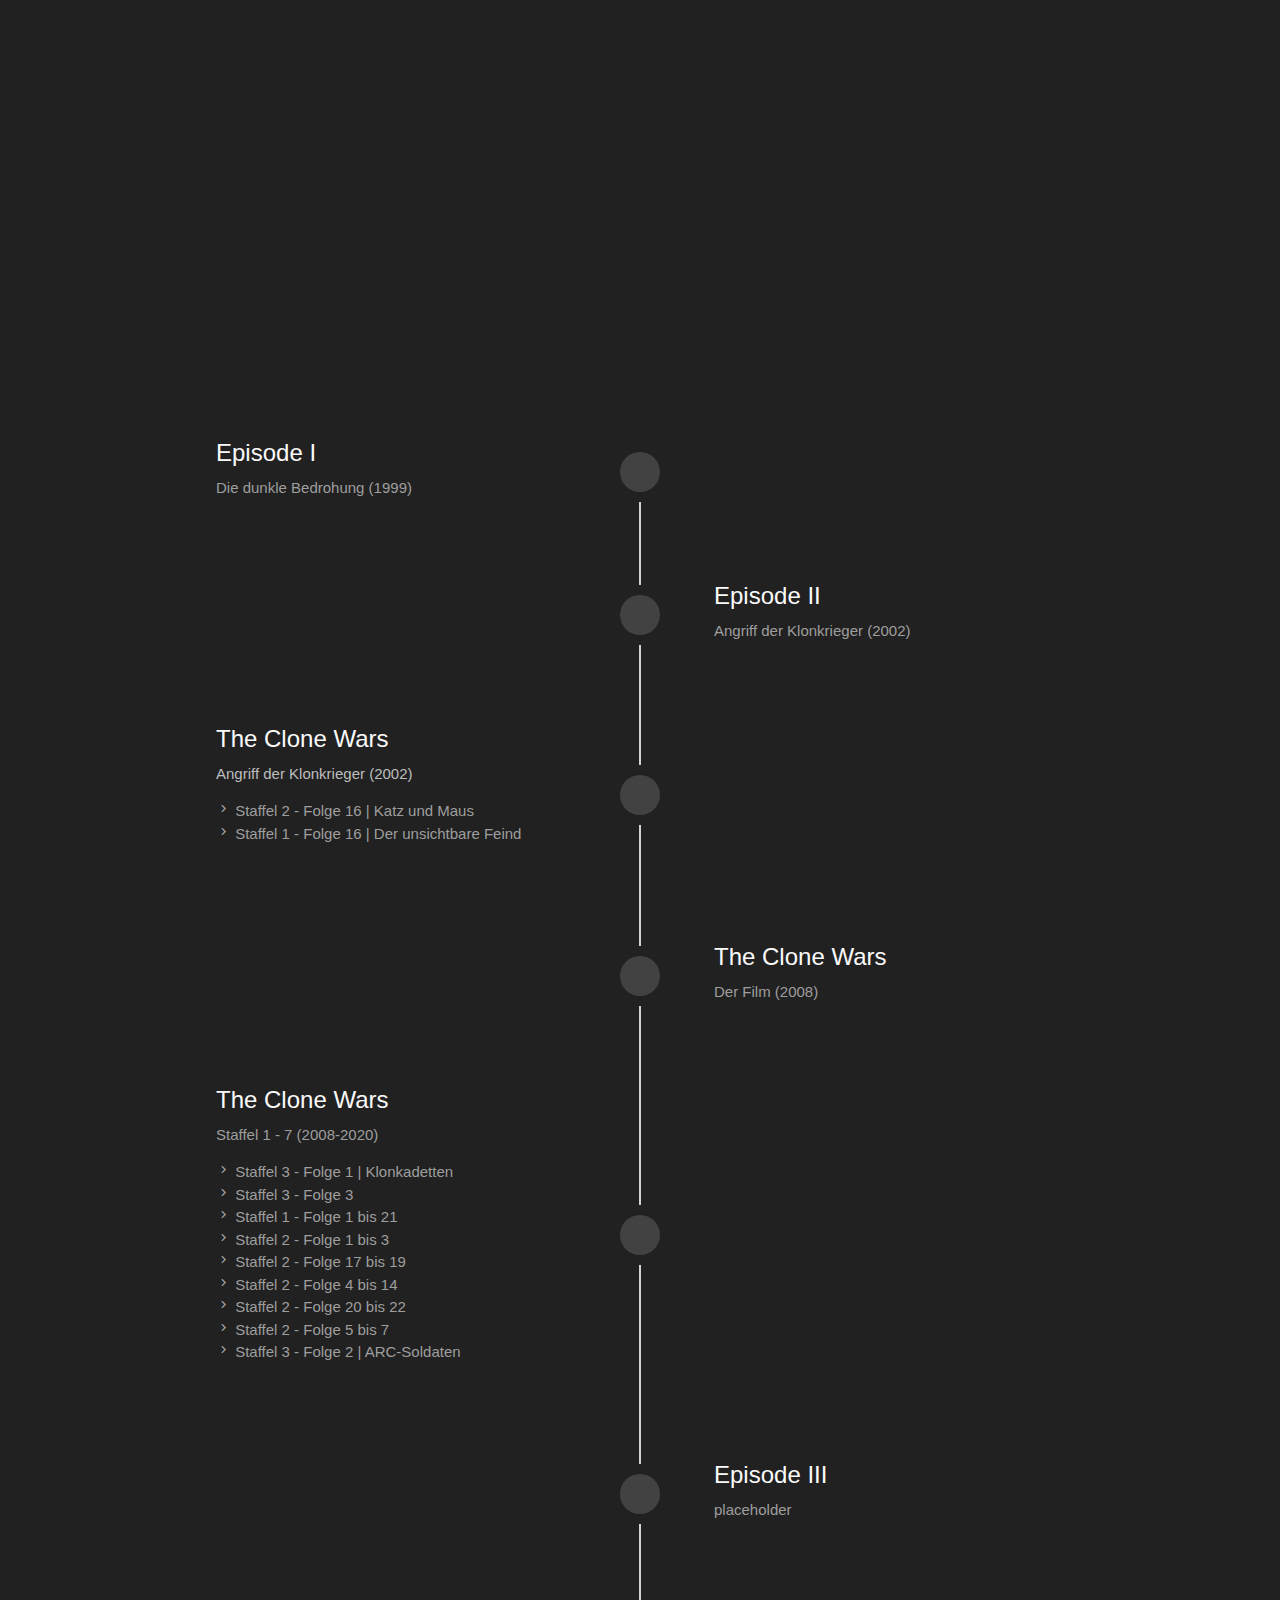
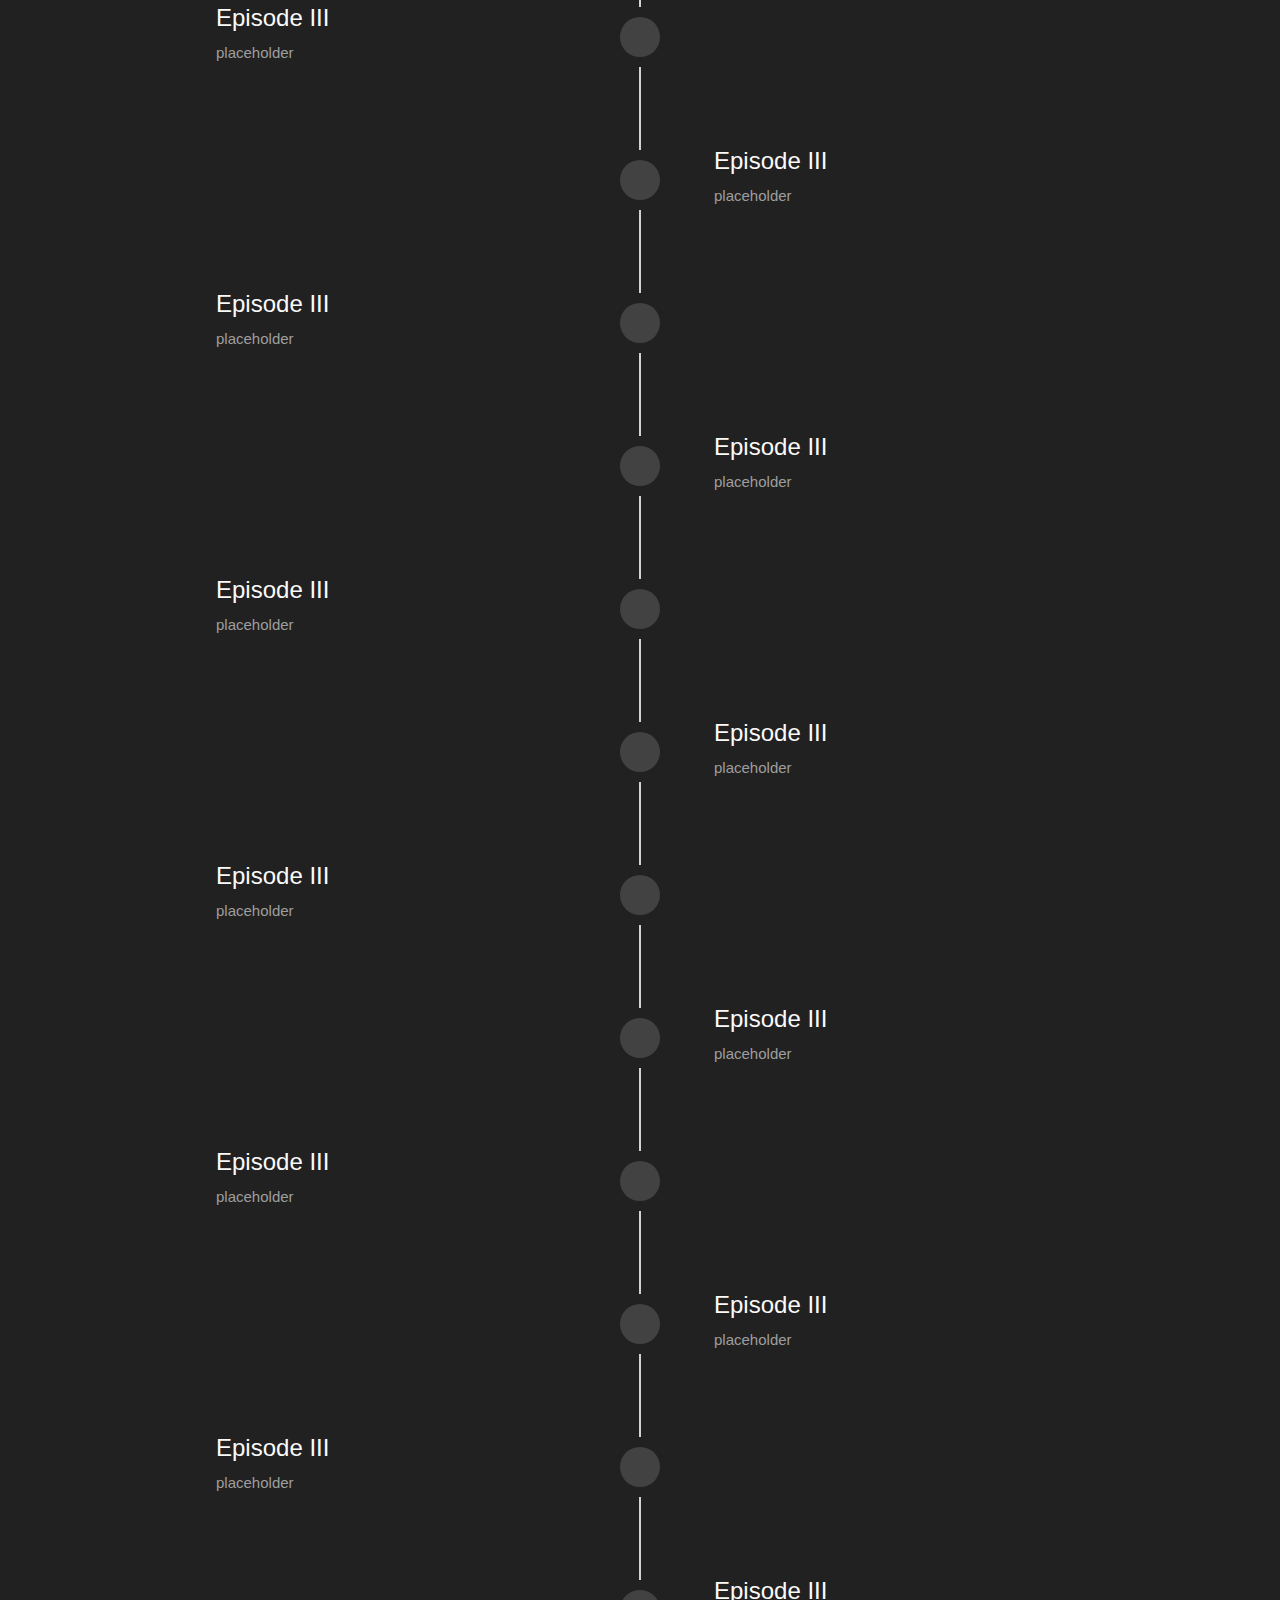
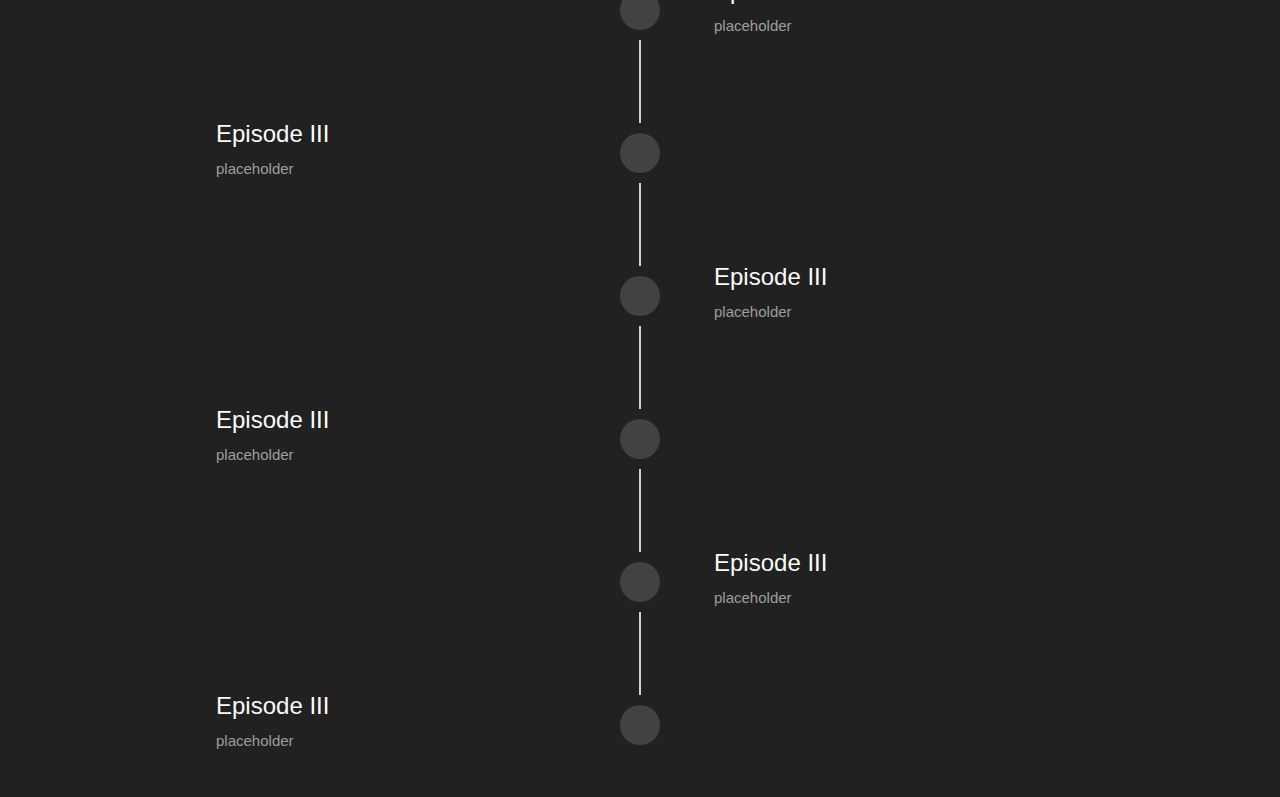
==== commit 02cef9e8: "started adding content" ====
--- a/index.html
+++ b/index.html
@@ -36,6 +36,16 @@
       <div class="timeline-event">
         <div class="card timeline-content">
           <div class="card-content">
+            <span class="card-title grey-text text-lighten-5">Episode I</span>
+            <p class="grey-text">Die dunkle Bedrohung (1999)</p>
+          </div>
+        </div>
+        <div class="timeline-badge grey darken-3"><i class="material-icons"></i></div>
+      </div>
+
+      <div class="timeline-event">
+        <div class="card timeline-content">
+          <div class="card-content">
             <span class="card-title grey-text text-lighten-5">Episode II</span>
             <p class="grey-text">Angriff der Klonkrieger (2002)</p>
           </div>
@@ -46,18 +56,224 @@
       <div class="timeline-event">
         <div class="card timeline-content">
           <div class="card-content">
-            <span class="card-title grey-text text-lighten-5">Episode II</span>
-            <p class="grey-text">Angriff der Klonkrieger (2002)</p>
-          </div>
-        </div>
-        <div class="timeline-badge grey darken-3"><i class="material-icons"></i></div>
-      </div>
-
-      <div class="timeline-event">
-        <div class="card timeline-content">
-          <div class="card-content">
-            <span class="card-title grey-text text-lighten-5">Episode II</span>
-            <p class="grey-text">Angriff der Klonkrieger (2002)</p>
+            <span class="card-title grey-text text-lighten-5">The Clone Wars</span>
+            <p class="grey-text text-lighten-1">Angriff der Klonkrieger (2002)</p>
+            <ul class="grey-text">
+                <li><i class="material-icons tiny">chevron_right</i> Staffel 2 - Folge 16 | Katz und Maus</li>
+                <li><i class="material-icons tiny">chevron_right</i> Staffel 1 - Folge 16 | Der unsichtbare Feind</li>
+            </ul>
+          </div>
+        </div>
+        <div class="timeline-badge grey darken-3"><i class="material-icons"></i></div>
+      </div>
+
+      <div class="timeline-event">
+        <div class="card timeline-content">
+          <div class="card-content">
+            <span class="card-title grey-text text-lighten-5">The Clone Wars</span>
+            <p class="grey-text">Der Film (2008)</p>
+          </div>
+        </div>
+        <div class="timeline-badge grey darken-3"><i class="material-icons"></i></div>
+      </div>
+
+      <div class="timeline-event">
+        <div class="card timeline-content">
+          <div class="card-content">
+            <span class="card-title grey-text text-lighten-5">The Clone Wars</span>
+            <p class="grey-text">Staffel 1 - 7 (2008-2020)</p>
+            <ul class="grey-text">
+                <li><i class="material-icons tiny">chevron_right</i> Staffel 3 - Folge 1 | Klonkadetten</li>
+                <li><i class="material-icons tiny">chevron_right</i> Staffel 3 - Folge 3</li>
+                <li><i class="material-icons tiny">chevron_right</i> Staffel 1 - Folge 1 bis 21</li>
+                <li><i class="material-icons tiny">chevron_right</i> Staffel 2 - Folge 1 bis 3</li>
+                <li><i class="material-icons tiny">chevron_right</i> Staffel 2 - Folge 17 bis 19</li>
+                <li><i class="material-icons tiny">chevron_right</i> Staffel 2 - Folge 4 bis 14</li>
+                <li><i class="material-icons tiny">chevron_right</i> Staffel 2 - Folge 20 bis 22</li>
+                <li><i class="material-icons tiny">chevron_right</i> Staffel 2 - Folge 5 bis 7</li>
+                <li><i class="material-icons tiny">chevron_right</i> Staffel 3 - Folge 2 | ARC-Soldaten</li>
+
+            </ul>
+          </div>
+        </div>
+        <div class="timeline-badge grey darken-3"><i class="material-icons"></i></div>
+      </div>
+
+      <div class="timeline-event">
+        <div class="card timeline-content">
+          <div class="card-content">
+            <span class="card-title grey-text text-lighten-5">Episode III</span>
+            <p class="grey-text">placeholder</p>
+          </div>
+        </div>
+        <div class="timeline-badge grey darken-3"><i class="material-icons"></i></div>
+      </div>
+
+      <div class="timeline-event">
+        <div class="card timeline-content">
+          <div class="card-content">
+            <span class="card-title grey-text text-lighten-5">Episode III</span>
+            <p class="grey-text">placeholder</p>
+          </div>
+        </div>
+        <div class="timeline-badge grey darken-3"><i class="material-icons"></i></div>
+      </div>
+
+      <div class="timeline-event">
+        <div class="card timeline-content">
+          <div class="card-content">
+            <span class="card-title grey-text text-lighten-5">Episode III</span>
+            <p class="grey-text">placeholder</p>
+          </div>
+        </div>
+        <div class="timeline-badge grey darken-3"><i class="material-icons"></i></div>
+      </div>
+
+      <div class="timeline-event">
+        <div class="card timeline-content">
+          <div class="card-content">
+            <span class="card-title grey-text text-lighten-5">Episode III</span>
+            <p class="grey-text">placeholder</p>
+          </div>
+        </div>
+        <div class="timeline-badge grey darken-3"><i class="material-icons"></i></div>
+      </div>
+
+      <div class="timeline-event">
+        <div class="card timeline-content">
+          <div class="card-content">
+            <span class="card-title grey-text text-lighten-5">Episode III</span>
+            <p class="grey-text">placeholder</p>
+          </div>
+        </div>
+        <div class="timeline-badge grey darken-3"><i class="material-icons"></i></div>
+      </div>
+
+      <div class="timeline-event">
+        <div class="card timeline-content">
+          <div class="card-content">
+            <span class="card-title grey-text text-lighten-5">Episode III</span>
+            <p class="grey-text">placeholder</p>
+          </div>
+        </div>
+        <div class="timeline-badge grey darken-3"><i class="material-icons"></i></div>
+      </div>
+
+      <div class="timeline-event">
+        <div class="card timeline-content">
+          <div class="card-content">
+            <span class="card-title grey-text text-lighten-5">Episode III</span>
+            <p class="grey-text">placeholder</p>
+          </div>
+        </div>
+        <div class="timeline-badge grey darken-3"><i class="material-icons"></i></div>
+      </div>
+
+      <div class="timeline-event">
+        <div class="card timeline-content">
+          <div class="card-content">
+            <span class="card-title grey-text text-lighten-5">Episode III</span>
+            <p class="grey-text">placeholder</p>
+          </div>
+        </div>
+        <div class="timeline-badge grey darken-3"><i class="material-icons"></i></div>
+      </div>
+
+      <div class="timeline-event">
+        <div class="card timeline-content">
+          <div class="card-content">
+            <span class="card-title grey-text text-lighten-5">Episode III</span>
+            <p class="grey-text">placeholder</p>
+          </div>
+        </div>
+        <div class="timeline-badge grey darken-3"><i class="material-icons"></i></div>
+      </div>
+
+      <div class="timeline-event">
+        <div class="card timeline-content">
+          <div class="card-content">
+            <span class="card-title grey-text text-lighten-5">Episode III</span>
+            <p class="grey-text">placeholder</p>
+          </div>
+        </div>
+        <div class="timeline-badge grey darken-3"><i class="material-icons"></i></div>
+      </div>
+
+      <div class="timeline-event">
+        <div class="card timeline-content">
+          <div class="card-content">
+            <span class="card-title grey-text text-lighten-5">Episode III</span>
+            <p class="grey-text">placeholder</p>
+          </div>
+        </div>
+        <div class="timeline-badge grey darken-3"><i class="material-icons"></i></div>
+      </div>
+
+      <div class="timeline-event">
+        <div class="card timeline-content">
+          <div class="card-content">
+            <span class="card-title grey-text text-lighten-5">Episode III</span>
+            <p class="grey-text">placeholder</p>
+          </div>
+        </div>
+        <div class="timeline-badge grey darken-3"><i class="material-icons"></i></div>
+      </div>
+
+      <div class="timeline-event">
+        <div class="card timeline-content">
+          <div class="card-content">
+            <span class="card-title grey-text text-lighten-5">Episode III</span>
+            <p class="grey-text">placeholder</p>
+          </div>
+        </div>
+        <div class="timeline-badge grey darken-3"><i class="material-icons"></i></div>
+      </div>
+
+      <div class="timeline-event">
+        <div class="card timeline-content">
+          <div class="card-content">
+            <span class="card-title grey-text text-lighten-5">Episode III</span>
+            <p class="grey-text">placeholder</p>
+          </div>
+        </div>
+        <div class="timeline-badge grey darken-3"><i class="material-icons"></i></div>
+      </div>
+
+      <div class="timeline-event">
+        <div class="card timeline-content">
+          <div class="card-content">
+            <span class="card-title grey-text text-lighten-5">Episode III</span>
+            <p class="grey-text">placeholder</p>
+          </div>
+        </div>
+        <div class="timeline-badge grey darken-3"><i class="material-icons"></i></div>
+      </div>
+
+      <div class="timeline-event">
+        <div class="card timeline-content">
+          <div class="card-content">
+            <span class="card-title grey-text text-lighten-5">Episode III</span>
+            <p class="grey-text">placeholder</p>
+          </div>
+        </div>
+        <div class="timeline-badge grey darken-3"><i class="material-icons"></i></div>
+      </div>
+
+      <div class="timeline-event">
+        <div class="card timeline-content">
+          <div class="card-content">
+            <span class="card-title grey-text text-lighten-5">Episode III</span>
+            <p class="grey-text">placeholder</p>
+          </div>
+        </div>
+        <div class="timeline-badge grey darken-3"><i class="material-icons"></i></div>
+      </div>
+
+      <div class="timeline-event">
+        <div class="card timeline-content">
+          <div class="card-content">
+            <span class="card-title grey-text text-lighten-5">Episode III</span>
+            <p class="grey-text">placeholder</p>
           </div>
         </div>
         <div class="timeline-badge grey darken-3"><i class="material-icons"></i></div>
--- a/css/style.css
+++ b/css/style.css
@@ -1,147 +1,99 @@
-body {
-  background-color: #1D1D1D;
-  min-height: 100vh;
-  margin: 0;
-  font-family: 'Droid Sans', sans-serif;
+HTML CSSResult Skip Results Iframe
+EDIT ON
+.timeline {
+  position: relative;
 }
 
-body:before {
-  content: '';
-  position: fixed;
-  top: 0px;
-  left: 50%;
-  bottom: 0px;
-  -webkit-transform: translateX(-50%);
-  transform: translateX(-50%);
-  width: 4px;
-  background-color: #fff;
-  /* MtoseD added line*/
-  margin-top: 350px;
+.timeline .timeline-event {
+  position: relative;
+  padding-top: 5px;
+  padding-bottom: 5px;
 }
 
-body .entries {
-  width: calc(100% - 80px);
-  max-width: 800px;
-  margin: auto;
+.timeline .timeline-event .timeline-content {
   position: relative;
-  left: -5px;
+  width: calc(50% - 50px);
 }
 
-.entry {
-  width: calc(50% - 80px);
-  float: left;
-  padding: 20px;
-  clear: both;
-  text-align: right;
+.timeline .timeline-event::before {
+  display: block;
+  content: "";
+  width: 2px;
+  height: calc(50% - 30px);
+  position: absolute;
+  background: #d2d2d2;
+  left: calc(50% - 1px);
+  top: 0;
 }
 
-/* MtoseD deleted whole block */
-
-/* MtoseD deleted body, .entries & .entry */
-
-.title {
-  font-size: 32px;
-  margin-bottom: 12px;
-  position: relative;
-  color: #fff;
+.timeline .timeline-event::after {
+  display: block;
+  content: "";
+  width: 2px;
+  height: calc(50% - 30px);
+  position: absolute;
+  background: #d2d2d2;
+  left: calc(50% - 1px);
+  top: calc(50% + 30px);
 }
 
-body .entries .entry .title:before {
-  content: '';
-  position: absolute;
-  width: 8px;
-  height: 8px;
-  border: 4px solid #ffffff;
-  background-color: #1D1D1D;
-  border-radius: 100%;
-  top: 50%;
-  -webkit-transform: translateY(-50%);
-  transform: translateY(-50%);
-  right: -73px;
-  z-index: 1000;
+.timeline .timeline-event:first-child::before {
+  display: none;
 }
 
-body .entries .entry .title.big:before {
-  width: 24px;
-  height: 24px;
-  -webkit-transform: translate(8px, -50%);
-  transform: translate(8px, -50%);
+.timeline .timeline-event:last-child::after {
+  display: none;
 }
 
-body .entries .entry .body {
-  color: #aaa;
+.timeline .timeline-event:nth-child(even) .timeline-content {
+  margin-left: calc(50% + 50px);
 }
 
-body .entries .entry .body p {
-  line-height: 1.4em;
+.timeline .timeline-event:nth-child(odd) .timeline-content {
+  margin-left: 0;
 }
 
-body .entries .entry:nth-child(2n) {
-  text-align: left;
-  float: right;
+.timeline .timeline-badge {
+  display: block;
+  position: absolute;
+  width: 40px;
+  height: 40px;
+  background: #d2d2d2;
+  top: calc(50% - 20px);
+  right: calc(50% - 20px);
+  border-radius: 50%;
+  text-align: center;
+  cursor: default;
 }
 
-body .entries .entry:nth-child(2n) .title:before {
-  left: -63px;
+.timeline .timeline-badge i {
+  font-size: 25px;
+  line-height: 40px;
 }
 
-body .entries .entry:nth-child(2n) .title.big:before {
-  -webkit-transform: translate(-8px, -50%);
-  transform: translate(-8px, -50%);
-}
-
-/* MtoseD added whole block */
-
-.subtitle {
-  font-size: 20px;
-  color: whitesmoke;
-}
-
-/* MtoseD added whole block */
-
-.last {
-  padding-bottom: 450px;
-}
-
-/* MtoseD responsive */
-
-@media (max-width: 800px) {
-  body .entries {
-    width: 100%;
+@media (max-width: 600px) {
+  .timeline .timeline-event .timeline-content {
+    width: calc(100% - 70px);
+  }
+  .timeline .timeline-event::before {
+    left: 19px;
+  }
+  .timeline .timeline-event::after {
+    left: 19px;
+  }
+  .timeline .timeline-event:nth-child(even) .timeline-content {
+    margin-left: 70px;
+  }
+  .timeline .timeline-event:nth-child(odd) .timeline-content {
+    margin-left: 70px;
+  }
+  .timeline .timeline-badge {
     left: 0;
-  }
-  body .entries .entry .title.big:before {
-    height: 16px;
-    width: 16px;
-  }
-  .big {
-    font-size: medium;
-  }
-  .subtitle {
-    font-size: small;
   }
 }
 
-@media (max-width: 500px) {
-  .carousel-item {
-    width: 80%;
-  }
-  .big {
-    font-size: small;
-  }
-  .subtitle {
-    font-size: smaller;
-  }
-  .body p {
-    font-size: x-small;
-  }
-  body .entries .entry {
-    padding: 10px;
-  }
-  body .entries .entry .title:before {
-    right: -55px;
-  }
-  body .entries .entry:nth-child(2n) .title:before {
-    left: -55px;
-  }
+/* MtoseD */
+.card{
+    box-shadow: none;
+    background: none;
 }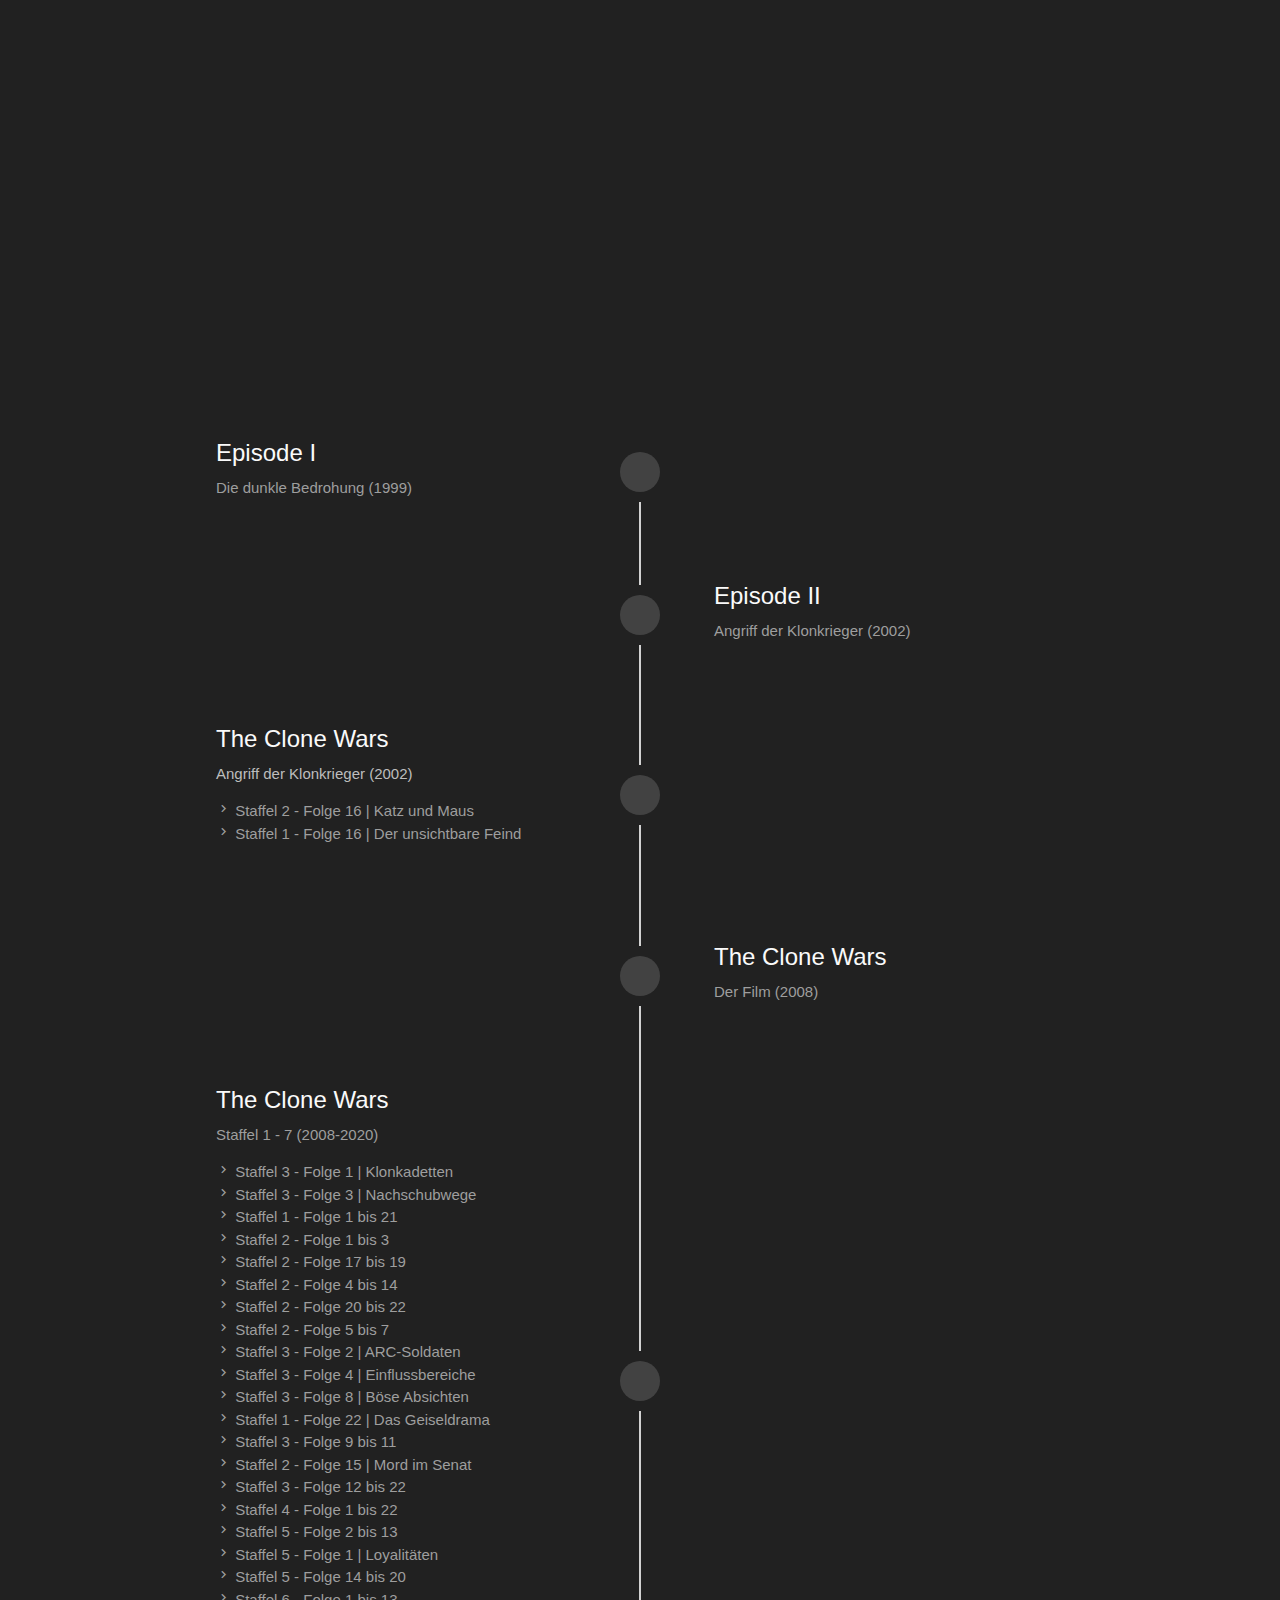
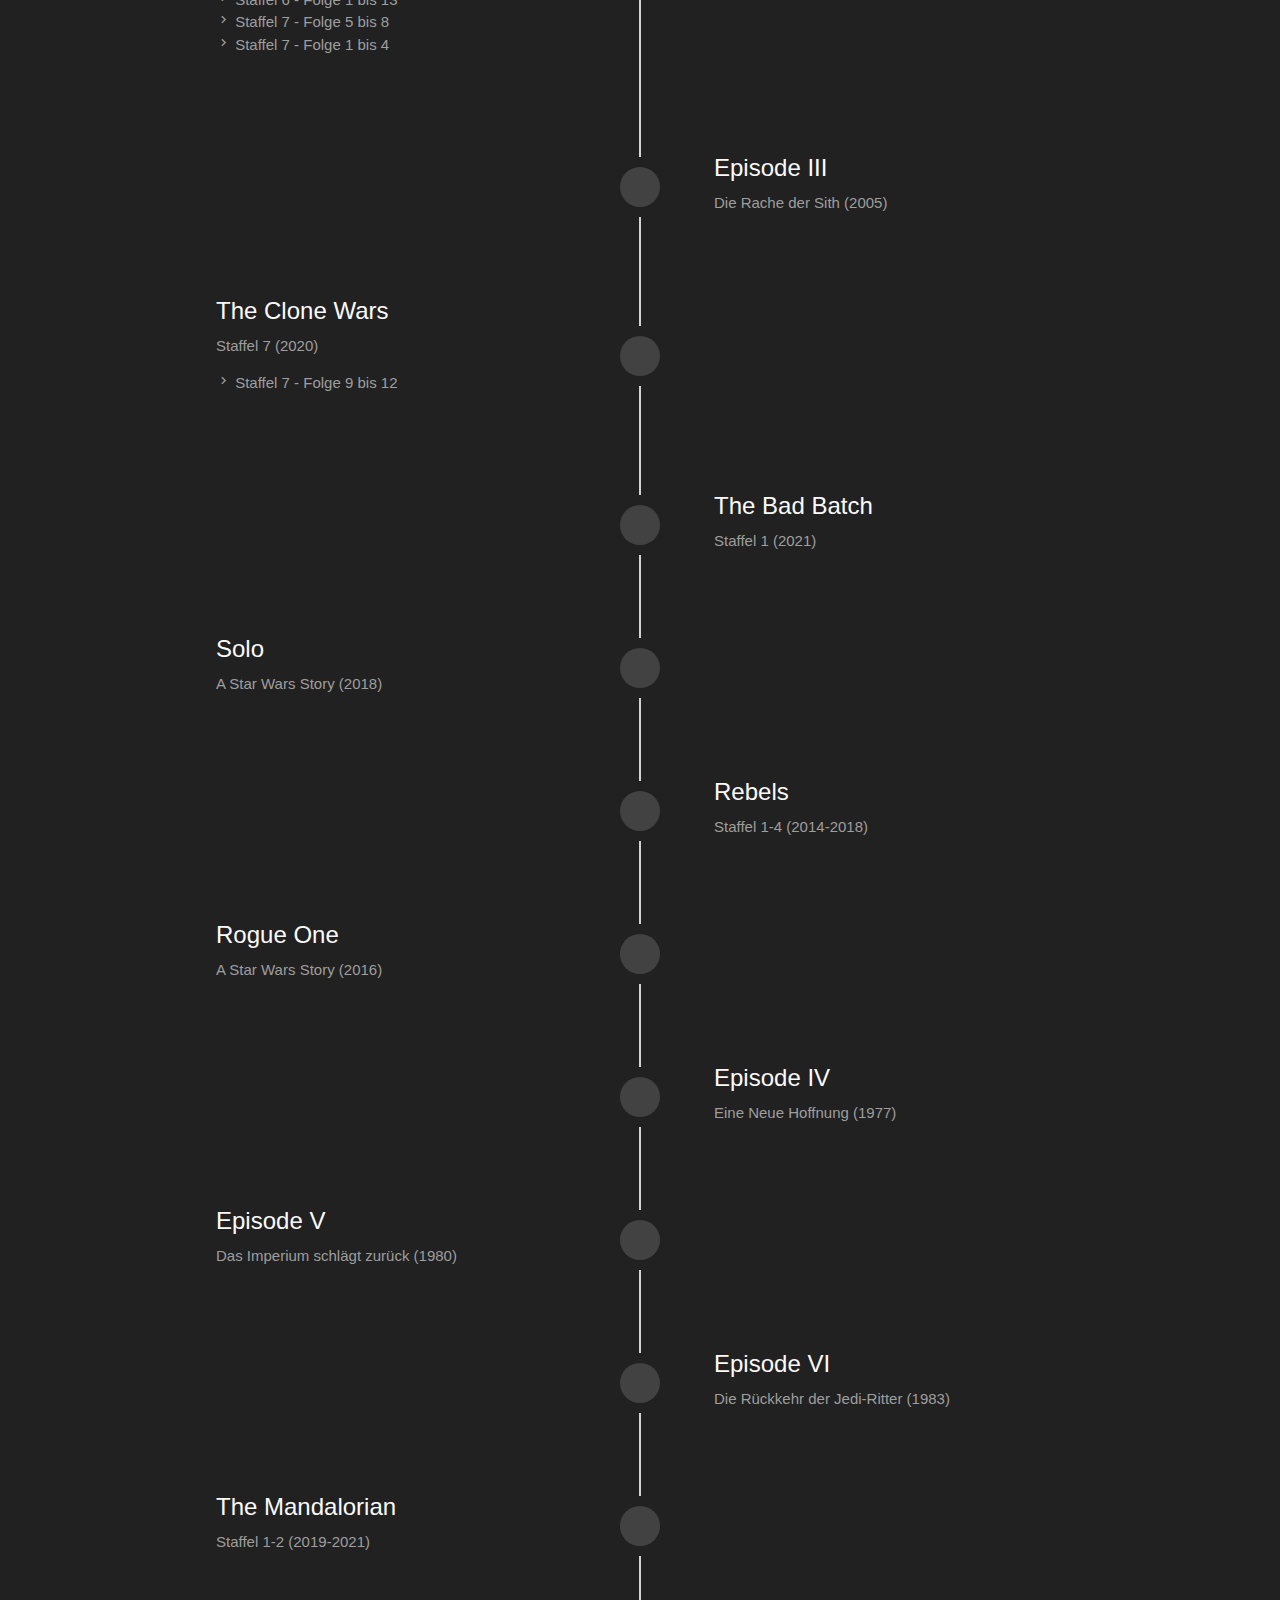
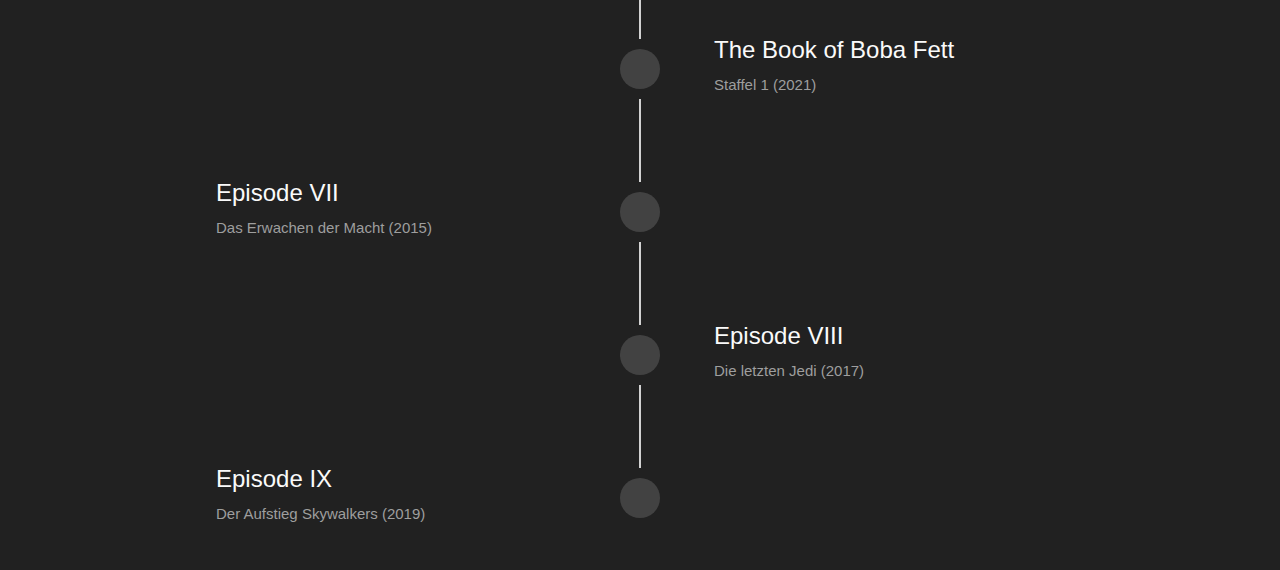
==== commit 6892ccf7: "added content to sw-page" ====
--- a/index.html
+++ b/index.html
@@ -1,294 +1,276 @@
 <html lang="en">
 
 <head>
-  <meta http-equiv="Content-Type" content="text/html; charset=UTF-8" />
-  <meta name="viewport" content="width=device-width, initial-scale=1, maximum-scale=1.0, user-scalable=no" />
-  <title>Blue Ocean - Materialize</title>
-  <!--Import Google Icon Font-->
-  <link href="https://fonts.googleapis.com/icon?family=Material+Icons" rel="stylesheet">
-  <!-- Compiled and minified CSS -->
-  <link rel="stylesheet" href="https://cdnjs.cloudflare.com/ajax/libs/materialize/1.0.0/css/materialize.min.css"
-      media="screen,projection">
-  <!-- Compiled and minified JavaScript -->
-  <script src="https://cdnjs.cloudflare.com/ajax/libs/materialize/1.0.0/js/materialize.min.js"></script>
-  <!-- Timeline -->
-  <link href="https://fonts.googleapis.com/icon?family=Material+Icons" rel="stylesheet">
-  <link rel="stylesheet" href="https://cdnjs.cloudflare.com/ajax/libs/materialize/0.97.5/css/materialize.min.css">
-  <!-- own CSS -->
-  <link rel="stylesheet" href="css/style.css">
+    <meta http-equiv="Content-Type" content="text/html; charset=UTF-8" />
+    <meta name="viewport" content="width=device-width, initial-scale=1, maximum-scale=1.0, user-scalable=no" />
+    <title>Blue Ocean - Materialize</title>
+    <!--Import Google Icon Font-->
+    <link href="https://fonts.googleapis.com/icon?family=Material+Icons" rel="stylesheet">
+    <!-- Compiled and minified CSS -->
+    <link rel="stylesheet" href="https://cdnjs.cloudflare.com/ajax/libs/materialize/1.0.0/css/materialize.min.css"
+        media="screen,projection">
+    <!-- Compiled and minified JavaScript -->
+    <script src="https://cdnjs.cloudflare.com/ajax/libs/materialize/1.0.0/js/materialize.min.js"></script>
+    <!-- Timeline -->
+    <link href="https://fonts.googleapis.com/icon?family=Material+Icons" rel="stylesheet">
+    <link rel="stylesheet" href="https://cdnjs.cloudflare.com/ajax/libs/materialize/0.97.5/css/materialize.min.css">
+    <!-- own CSS -->
+    <link rel="stylesheet" href="css/style.css">
 </head>
 
 <body class="grey darken-4">
 
-  <!-- Carousel -->
-  <div class="carousel">
-    <a class="carousel-item" href=""><img src="https://gamerheadquarters.com/sort/movies/starwars/starwars.jpg"></a>
-    <a class="carousel-item" href="sites/marvel.html"><img
-        src="https://d.newsweek.com/en/full/1394885/marvel-movie-release-dates-2020-2021-black-widow-avengers-endgame.png?w=1600&h=1600&q=88&f=8747f0e542149fcef456f0bfc750f50c"></a>
-    <a class="carousel-item" href="sites/theWitcher.html"><img
-        src="https://image.api.playstation.com/vulcan/img/rnd/202009/3008/fng5HuTeBSFTJuPPP9G8byKQ.png"></a>
-  </div>
-
-  <!-- Timeline -->
-  <div class="container">
-    <div class="timeline">
-
-      <div class="timeline-event">
-        <div class="card timeline-content">
-          <div class="card-content">
-            <span class="card-title grey-text text-lighten-5">Episode I</span>
-            <p class="grey-text">Die dunkle Bedrohung (1999)</p>
-          </div>
+    <!-- Carousel -->
+    <div class="carousel">
+        <a class="carousel-item" href=""><img src="https://gamerheadquarters.com/sort/movies/starwars/starwars.jpg"></a>
+        <a class="carousel-item" href="sites/marvel.html"><img
+                src="https://d.newsweek.com/en/full/1394885/marvel-movie-release-dates-2020-2021-black-widow-avengers-endgame.png?w=1600&h=1600&q=88&f=8747f0e542149fcef456f0bfc750f50c"></a>
+        <a class="carousel-item" href="sites/theWitcher.html"><img
+                src="https://image.api.playstation.com/vulcan/img/rnd/202009/3008/fng5HuTeBSFTJuPPP9G8byKQ.png"></a>
+    </div>
+
+    <!-- Timeline -->
+    <div class="container">
+        <div class="timeline">
+
+            <div class="timeline-event">
+                <div class="card timeline-content">
+                    <div class="card-content">
+                        <span class="card-title grey-text text-lighten-5">Episode I</span>
+                        <p class="grey-text">Die dunkle Bedrohung (1999)</p>
+                    </div>
+                </div>
+                <div class="timeline-badge grey darken-3"><i class="material-icons"></i></div>
+            </div>
+
+            <div class="timeline-event">
+                <div class="card timeline-content">
+                    <div class="card-content">
+                        <span class="card-title grey-text text-lighten-5">Episode II</span>
+                        <p class="grey-text">Angriff der Klonkrieger (2002)</p>
+                    </div>
+                </div>
+                <div class="timeline-badge grey darken-3"><i class="material-icons"></i></div>
+            </div>
+
+            <div class="timeline-event">
+                <div class="card timeline-content">
+                    <div class="card-content">
+                        <span class="card-title grey-text text-lighten-5">The Clone Wars</span>
+                        <p class="grey-text text-lighten-1">Angriff der Klonkrieger (2002)</p>
+                        <ul class="grey-text">
+                            <li><i class="material-icons tiny">chevron_right</i> Staffel 2 - Folge 16 | Katz und Maus
+                            </li>
+                            <li><i class="material-icons tiny">chevron_right</i> Staffel 1 - Folge 16 | Der unsichtbare
+                                Feind</li>
+                        </ul>
+                    </div>
+                </div>
+                <div class="timeline-badge grey darken-3"><i class="material-icons"></i></div>
+            </div>
+
+            <div class="timeline-event">
+                <div class="card timeline-content">
+                    <div class="card-content">
+                        <span class="card-title grey-text text-lighten-5">The Clone Wars</span>
+                        <p class="grey-text">Der Film (2008)</p>
+                    </div>
+                </div>
+                <div class="timeline-badge grey darken-3"><i class="material-icons"></i></div>
+            </div>
+
+            <div class="timeline-event">
+                <div class="card timeline-content">
+                    <div class="card-content">
+                        <span class="card-title grey-text text-lighten-5">The Clone Wars</span>
+                        <p class="grey-text">Staffel 1 - 7 (2008-2020)</p>
+                        <ul class="grey-text">
+                            <li><i class="material-icons tiny">chevron_right</i> Staffel 3 - Folge 1 | Klonkadetten</li>
+                            <li><i class="material-icons tiny">chevron_right</i> Staffel 3 - Folge 3 | Nachschubwege
+                            </li>
+                            <li><i class="material-icons tiny">chevron_right</i> Staffel 1 - Folge 1 bis 21</li>
+                            <li><i class="material-icons tiny">chevron_right</i> Staffel 2 - Folge 1 bis 3</li>
+                            <li><i class="material-icons tiny">chevron_right</i> Staffel 2 - Folge 17 bis 19</li>
+                            <li><i class="material-icons tiny">chevron_right</i> Staffel 2 - Folge 4 bis 14</li>
+                            <li><i class="material-icons tiny">chevron_right</i> Staffel 2 - Folge 20 bis 22</li>
+                            <li><i class="material-icons tiny">chevron_right</i> Staffel 2 - Folge 5 bis 7</li>
+                            <li><i class="material-icons tiny">chevron_right</i> Staffel 3 - Folge 2 | ARC-Soldaten</li>
+                            <li><i class="material-icons tiny">chevron_right</i> Staffel 3 - Folge 4 | Einflussbereiche
+                            </li>
+                            <li><i class="material-icons tiny">chevron_right</i> Staffel 3 - Folge 8 | Böse Absichten
+                            </li>
+                            <li><i class="material-icons tiny">chevron_right</i> Staffel 1 - Folge 22 | Das Geiseldrama
+                            </li>
+                            <li><i class="material-icons tiny">chevron_right</i> Staffel 3 - Folge 9 bis 11</li>
+                            <li><i class="material-icons tiny">chevron_right</i> Staffel 2 - Folge 15 | Mord im Senat
+                            </li>
+                            <li><i class="material-icons tiny">chevron_right</i> Staffel 3 - Folge 12 bis 22</li>
+                            <li><i class="material-icons tiny">chevron_right</i> Staffel 4 - Folge 1 bis 22</li>
+                            <li><i class="material-icons tiny">chevron_right</i> Staffel 5 - Folge 2 bis 13</li>
+                            <li><i class="material-icons tiny">chevron_right</i> Staffel 5 - Folge 1 | Loyalitäten</li>
+                            <li><i class="material-icons tiny">chevron_right</i> Staffel 5 - Folge 14 bis 20</li>
+                            <li><i class="material-icons tiny">chevron_right</i> Staffel 6 - Folge 1 bis 13</li>
+                            <li><i class="material-icons tiny">chevron_right</i> Staffel 7 - Folge 5 bis 8</li>
+                            <li><i class="material-icons tiny">chevron_right</i> Staffel 7 - Folge 1 bis 4</li>
+                        </ul>
+                    </div>
+                </div>
+                <div class="timeline-badge grey darken-3"><i class="material-icons"></i></div>
+            </div>
+
+            <div class="timeline-event">
+                <div class="card timeline-content">
+                    <div class="card-content">
+                        <span class="card-title grey-text text-lighten-5">Episode III</span>
+                        <p class="grey-text">Die Rache der Sith (2005)</p>
+                    </div>
+                </div>
+                <div class="timeline-badge grey darken-3"><i class="material-icons"></i></div>
+            </div>
+
+            <div class="timeline-event">
+                <div class="card timeline-content">
+                    <div class="card-content">
+                        <span class="card-title grey-text text-lighten-5">The Clone Wars</span>
+                        <p class="grey-text">Staffel 7 (2020)</p>
+                        <ul class="grey-text">
+                            <li><i class="material-icons tiny">chevron_right</i> Staffel 7 - Folge 9 bis 12</li>
+                        </ul>
+                    </div>
+                </div>
+                <div class="timeline-badge grey darken-3"><i class="material-icons"></i></div>
+            </div>
+
+            <div class="timeline-event">
+                <div class="card timeline-content">
+                    <div class="card-content">
+                        <span class="card-title grey-text text-lighten-5">The Bad Batch</span>
+                        <p class="grey-text">Staffel 1 (2021)</p>
+                    </div>
+                </div>
+                <div class="timeline-badge grey darken-3"><i class="material-icons"></i></div>
+            </div>
+
+            <div class="timeline-event">
+                <div class="card timeline-content">
+                    <div class="card-content">
+                        <span class="card-title grey-text text-lighten-5">Solo</span>
+                        <p class="grey-text">A Star Wars Story (2018)</p>
+                    </div>
+                </div>
+                <div class="timeline-badge grey darken-3"><i class="material-icons"></i></div>
+            </div>
+
+            <div class="timeline-event">
+                <div class="card timeline-content">
+                    <div class="card-content">
+                        <span class="card-title grey-text text-lighten-5">Rebels</span>
+                        <p class="grey-text">Staffel 1-4 (2014-2018)</p>
+                    </div>
+                </div>
+                <div class="timeline-badge grey darken-3"><i class="material-icons"></i></div>
+            </div>
+
+            <div class="timeline-event">
+                <div class="card timeline-content">
+                    <div class="card-content">
+                        <span class="card-title grey-text text-lighten-5">Rogue One</span>
+                        <p class="grey-text">A Star Wars Story (2016)</p>
+                    </div>
+                </div>
+                <div class="timeline-badge grey darken-3"><i class="material-icons"></i></div>
+            </div>
+
+            <div class="timeline-event">
+                <div class="card timeline-content">
+                    <div class="card-content">
+                        <span class="card-title grey-text text-lighten-5">Episode IV</span>
+                        <p class="grey-text">Eine Neue Hoffnung (1977)</p>
+                    </div>
+                </div>
+                <div class="timeline-badge grey darken-3"><i class="material-icons"></i></div>
+            </div>
+
+            <div class="timeline-event">
+                <div class="card timeline-content">
+                    <div class="card-content">
+                        <span class="card-title grey-text text-lighten-5">Episode V</span>
+                        <p class="grey-text">Das Imperium schlägt zurück (1980)</p>
+                    </div>
+                </div>
+                <div class="timeline-badge grey darken-3"><i class="material-icons"></i></div>
+            </div>
+
+            <div class="timeline-event">
+                <div class="card timeline-content">
+                    <div class="card-content">
+                        <span class="card-title grey-text text-lighten-5">Episode VI</span>
+                        <p class="grey-text">Die Rückkehr der Jedi-Ritter (1983)</p>
+                    </div>
+                </div>
+                <div class="timeline-badge grey darken-3"><i class="material-icons"></i></div>
+            </div>
+
+            <div class="timeline-event">
+                <div class="card timeline-content">
+                    <div class="card-content">
+                        <span class="card-title grey-text text-lighten-5">The Mandalorian</span>
+                        <p class="grey-text">Staffel 1-2 (2019-2021)</p>
+                    </div>
+                </div>
+                <div class="timeline-badge grey darken-3"><i class="material-icons"></i></div>
+            </div>
+
+            <div class="timeline-event">
+                <div class="card timeline-content">
+                    <div class="card-content">
+                        <span class="card-title grey-text text-lighten-5">The Book of Boba Fett</span>
+                        <p class="grey-text">Staffel 1 (2021)</p>
+                    </div>
+                </div>
+                <div class="timeline-badge grey darken-3"><i class="material-icons"></i></div>
+            </div>
+
+            <div class="timeline-event">
+                <div class="card timeline-content">
+                    <div class="card-content">
+                        <span class="card-title grey-text text-lighten-5">Episode VII</span>
+                        <p class="grey-text">Das Erwachen der Macht (2015)</p>
+                    </div>
+                </div>
+                <div class="timeline-badge grey darken-3"><i class="material-icons"></i></div>
+            </div>
+
+            <div class="timeline-event">
+                <div class="card timeline-content">
+                    <div class="card-content">
+                        <span class="card-title grey-text text-lighten-5">Episode VIII</span>
+                        <p class="grey-text">Die letzten Jedi (2017)</p>
+                    </div>
+                </div>
+                <div class="timeline-badge grey darken-3"><i class="material-icons"></i></div>
+            </div>
+
+            <div class="timeline-event">
+                <div class="card timeline-content">
+                    <div class="card-content">
+                        <span class="card-title grey-text text-lighten-5">Episode IX</span>
+                        <p class="grey-text">Der Aufstieg Skywalkers (2019)</p>
+                    </div>
+                </div>
+                <div class="timeline-badge grey darken-3"><i class="material-icons"></i></div>
+            </div>
+
         </div>
-        <div class="timeline-badge grey darken-3"><i class="material-icons"></i></div>
-      </div>
-
-      <div class="timeline-event">
-        <div class="card timeline-content">
-          <div class="card-content">
-            <span class="card-title grey-text text-lighten-5">Episode II</span>
-            <p class="grey-text">Angriff der Klonkrieger (2002)</p>
-          </div>
-        </div>
-        <div class="timeline-badge grey darken-3"><i class="material-icons"></i></div>
-      </div>
-
-      <div class="timeline-event">
-        <div class="card timeline-content">
-          <div class="card-content">
-            <span class="card-title grey-text text-lighten-5">The Clone Wars</span>
-            <p class="grey-text text-lighten-1">Angriff der Klonkrieger (2002)</p>
-            <ul class="grey-text">
-                <li><i class="material-icons tiny">chevron_right</i> Staffel 2 - Folge 16 | Katz und Maus</li>
-                <li><i class="material-icons tiny">chevron_right</i> Staffel 1 - Folge 16 | Der unsichtbare Feind</li>
-            </ul>
-          </div>
-        </div>
-        <div class="timeline-badge grey darken-3"><i class="material-icons"></i></div>
-      </div>
-
-      <div class="timeline-event">
-        <div class="card timeline-content">
-          <div class="card-content">
-            <span class="card-title grey-text text-lighten-5">The Clone Wars</span>
-            <p class="grey-text">Der Film (2008)</p>
-          </div>
-        </div>
-        <div class="timeline-badge grey darken-3"><i class="material-icons"></i></div>
-      </div>
-
-      <div class="timeline-event">
-        <div class="card timeline-content">
-          <div class="card-content">
-            <span class="card-title grey-text text-lighten-5">The Clone Wars</span>
-            <p class="grey-text">Staffel 1 - 7 (2008-2020)</p>
-            <ul class="grey-text">
-                <li><i class="material-icons tiny">chevron_right</i> Staffel 3 - Folge 1 | Klonkadetten</li>
-                <li><i class="material-icons tiny">chevron_right</i> Staffel 3 - Folge 3</li>
-                <li><i class="material-icons tiny">chevron_right</i> Staffel 1 - Folge 1 bis 21</li>
-                <li><i class="material-icons tiny">chevron_right</i> Staffel 2 - Folge 1 bis 3</li>
-                <li><i class="material-icons tiny">chevron_right</i> Staffel 2 - Folge 17 bis 19</li>
-                <li><i class="material-icons tiny">chevron_right</i> Staffel 2 - Folge 4 bis 14</li>
-                <li><i class="material-icons tiny">chevron_right</i> Staffel 2 - Folge 20 bis 22</li>
-                <li><i class="material-icons tiny">chevron_right</i> Staffel 2 - Folge 5 bis 7</li>
-                <li><i class="material-icons tiny">chevron_right</i> Staffel 3 - Folge 2 | ARC-Soldaten</li>
-
-            </ul>
-          </div>
-        </div>
-        <div class="timeline-badge grey darken-3"><i class="material-icons"></i></div>
-      </div>
-
-      <div class="timeline-event">
-        <div class="card timeline-content">
-          <div class="card-content">
-            <span class="card-title grey-text text-lighten-5">Episode III</span>
-            <p class="grey-text">placeholder</p>
-          </div>
-        </div>
-        <div class="timeline-badge grey darken-3"><i class="material-icons"></i></div>
-      </div>
-
-      <div class="timeline-event">
-        <div class="card timeline-content">
-          <div class="card-content">
-            <span class="card-title grey-text text-lighten-5">Episode III</span>
-            <p class="grey-text">placeholder</p>
-          </div>
-        </div>
-        <div class="timeline-badge grey darken-3"><i class="material-icons"></i></div>
-      </div>
-
-      <div class="timeline-event">
-        <div class="card timeline-content">
-          <div class="card-content">
-            <span class="card-title grey-text text-lighten-5">Episode III</span>
-            <p class="grey-text">placeholder</p>
-          </div>
-        </div>
-        <div class="timeline-badge grey darken-3"><i class="material-icons"></i></div>
-      </div>
-
-      <div class="timeline-event">
-        <div class="card timeline-content">
-          <div class="card-content">
-            <span class="card-title grey-text text-lighten-5">Episode III</span>
-            <p class="grey-text">placeholder</p>
-          </div>
-        </div>
-        <div class="timeline-badge grey darken-3"><i class="material-icons"></i></div>
-      </div>
-
-      <div class="timeline-event">
-        <div class="card timeline-content">
-          <div class="card-content">
-            <span class="card-title grey-text text-lighten-5">Episode III</span>
-            <p class="grey-text">placeholder</p>
-          </div>
-        </div>
-        <div class="timeline-badge grey darken-3"><i class="material-icons"></i></div>
-      </div>
-
-      <div class="timeline-event">
-        <div class="card timeline-content">
-          <div class="card-content">
-            <span class="card-title grey-text text-lighten-5">Episode III</span>
-            <p class="grey-text">placeholder</p>
-          </div>
-        </div>
-        <div class="timeline-badge grey darken-3"><i class="material-icons"></i></div>
-      </div>
-
-      <div class="timeline-event">
-        <div class="card timeline-content">
-          <div class="card-content">
-            <span class="card-title grey-text text-lighten-5">Episode III</span>
-            <p class="grey-text">placeholder</p>
-          </div>
-        </div>
-        <div class="timeline-badge grey darken-3"><i class="material-icons"></i></div>
-      </div>
-
-      <div class="timeline-event">
-        <div class="card timeline-content">
-          <div class="card-content">
-            <span class="card-title grey-text text-lighten-5">Episode III</span>
-            <p class="grey-text">placeholder</p>
-          </div>
-        </div>
-        <div class="timeline-badge grey darken-3"><i class="material-icons"></i></div>
-      </div>
-
-      <div class="timeline-event">
-        <div class="card timeline-content">
-          <div class="card-content">
-            <span class="card-title grey-text text-lighten-5">Episode III</span>
-            <p class="grey-text">placeholder</p>
-          </div>
-        </div>
-        <div class="timeline-badge grey darken-3"><i class="material-icons"></i></div>
-      </div>
-
-      <div class="timeline-event">
-        <div class="card timeline-content">
-          <div class="card-content">
-            <span class="card-title grey-text text-lighten-5">Episode III</span>
-            <p class="grey-text">placeholder</p>
-          </div>
-        </div>
-        <div class="timeline-badge grey darken-3"><i class="material-icons"></i></div>
-      </div>
-
-      <div class="timeline-event">
-        <div class="card timeline-content">
-          <div class="card-content">
-            <span class="card-title grey-text text-lighten-5">Episode III</span>
-            <p class="grey-text">placeholder</p>
-          </div>
-        </div>
-        <div class="timeline-badge grey darken-3"><i class="material-icons"></i></div>
-      </div>
-
-      <div class="timeline-event">
-        <div class="card timeline-content">
-          <div class="card-content">
-            <span class="card-title grey-text text-lighten-5">Episode III</span>
-            <p class="grey-text">placeholder</p>
-          </div>
-        </div>
-        <div class="timeline-badge grey darken-3"><i class="material-icons"></i></div>
-      </div>
-
-      <div class="timeline-event">
-        <div class="card timeline-content">
-          <div class="card-content">
-            <span class="card-title grey-text text-lighten-5">Episode III</span>
-            <p class="grey-text">placeholder</p>
-          </div>
-        </div>
-        <div class="timeline-badge grey darken-3"><i class="material-icons"></i></div>
-      </div>
-
-      <div class="timeline-event">
-        <div class="card timeline-content">
-          <div class="card-content">
-            <span class="card-title grey-text text-lighten-5">Episode III</span>
-            <p class="grey-text">placeholder</p>
-          </div>
-        </div>
-        <div class="timeline-badge grey darken-3"><i class="material-icons"></i></div>
-      </div>
-
-      <div class="timeline-event">
-        <div class="card timeline-content">
-          <div class="card-content">
-            <span class="card-title grey-text text-lighten-5">Episode III</span>
-            <p class="grey-text">placeholder</p>
-          </div>
-        </div>
-        <div class="timeline-badge grey darken-3"><i class="material-icons"></i></div>
-      </div>
-
-      <div class="timeline-event">
-        <div class="card timeline-content">
-          <div class="card-content">
-            <span class="card-title grey-text text-lighten-5">Episode III</span>
-            <p class="grey-text">placeholder</p>
-          </div>
-        </div>
-        <div class="timeline-badge grey darken-3"><i class="material-icons"></i></div>
-      </div>
-
-      <div class="timeline-event">
-        <div class="card timeline-content">
-          <div class="card-content">
-            <span class="card-title grey-text text-lighten-5">Episode III</span>
-            <p class="grey-text">placeholder</p>
-          </div>
-        </div>
-        <div class="timeline-badge grey darken-3"><i class="material-icons"></i></div>
-      </div>
-
-      <div class="timeline-event">
-        <div class="card timeline-content">
-          <div class="card-content">
-            <span class="card-title grey-text text-lighten-5">Episode III</span>
-            <p class="grey-text">placeholder</p>
-          </div>
-        </div>
-        <div class="timeline-badge grey darken-3"><i class="material-icons"></i></div>
-      </div>
-
     </div>
-  </div>
-
-
-
-  <!--  Scripts-->
-  <script src="https://code.jquery.com/jquery-2.1.4.min.js"></script>
-
-  <!-- Compiled and minified JavaScript -->
-  <script src="https://cdnjs.cloudflare.com/ajax/libs/materialize/0.97.5/js/materialize.min.js"></script>
+
+
+
+    <!--  Scripts-->
+    <script src="https://code.jquery.com/jquery-2.1.4.min.js"></script>
+
+    <!-- Compiled and minified JavaScript -->
+    <script src="https://cdnjs.cloudflare.com/ajax/libs/materialize/0.97.5/js/materialize.min.js"></script>
 </body>
 
 </html>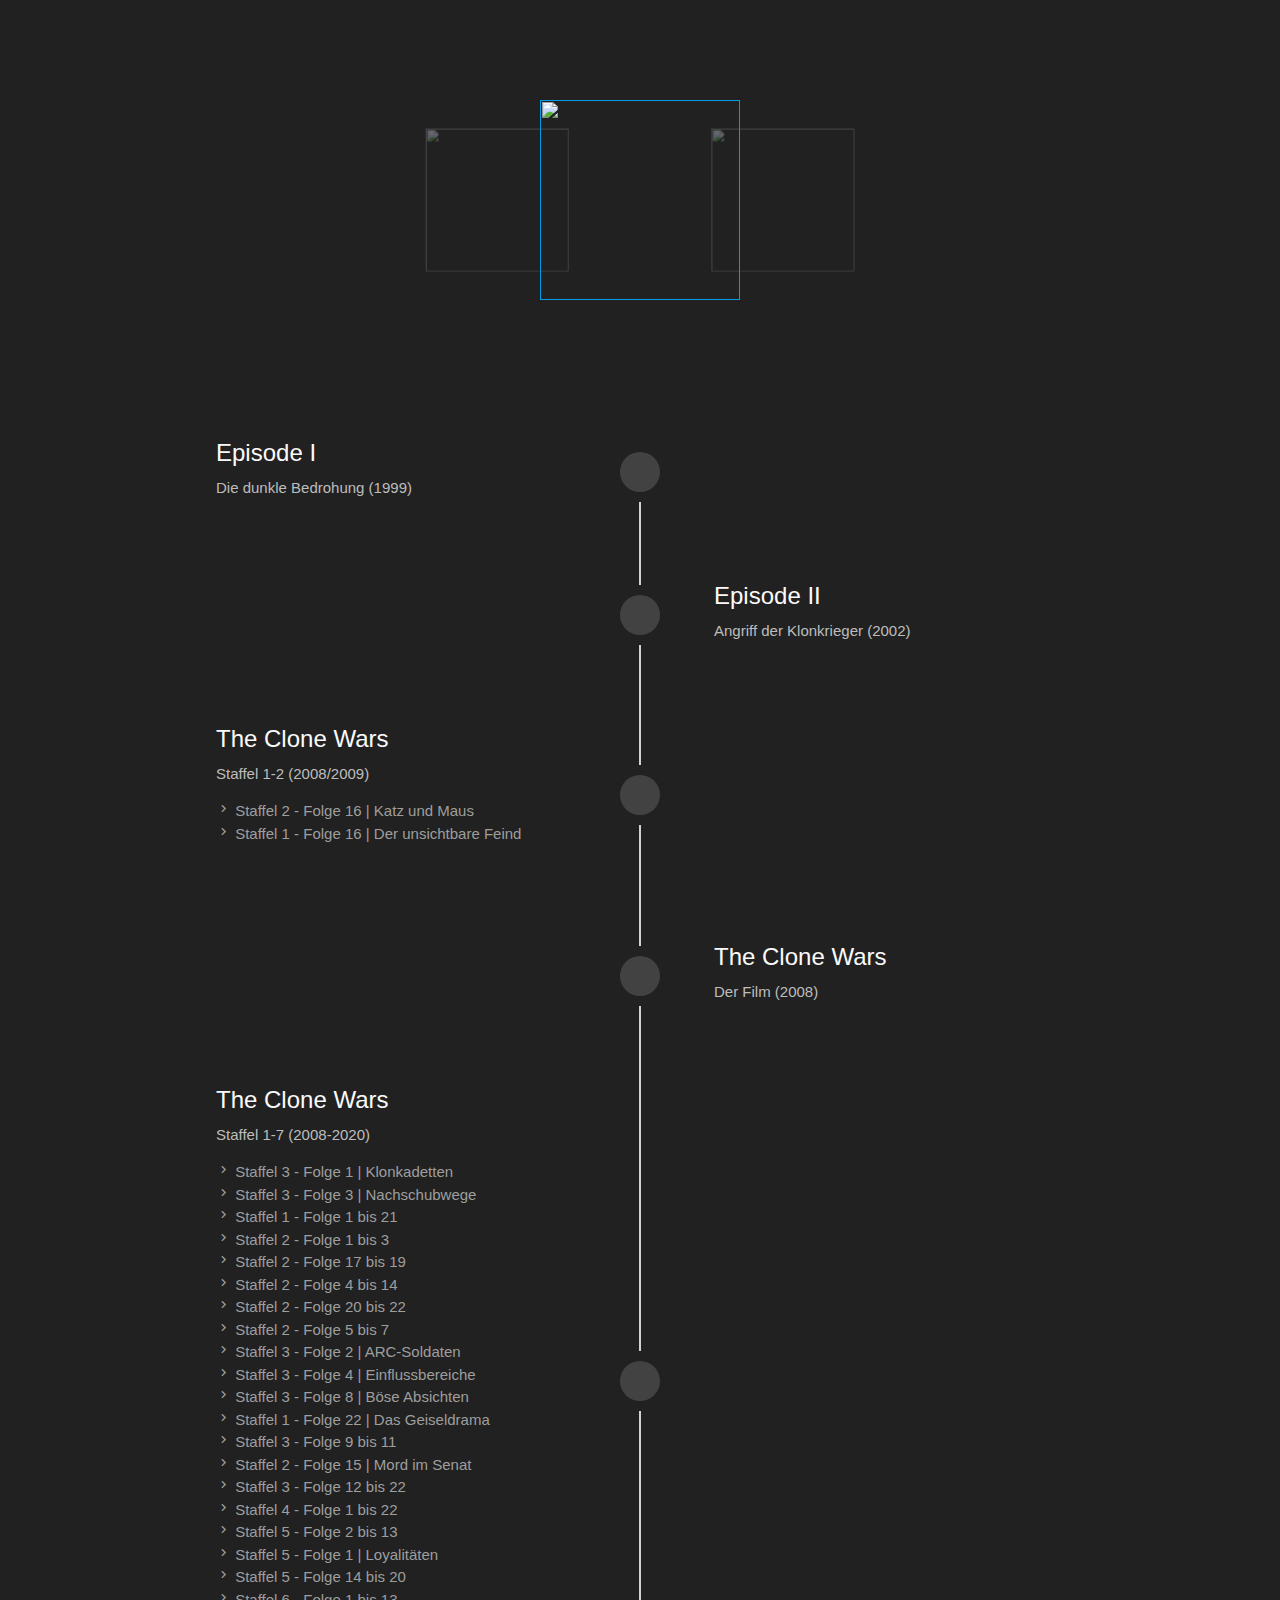
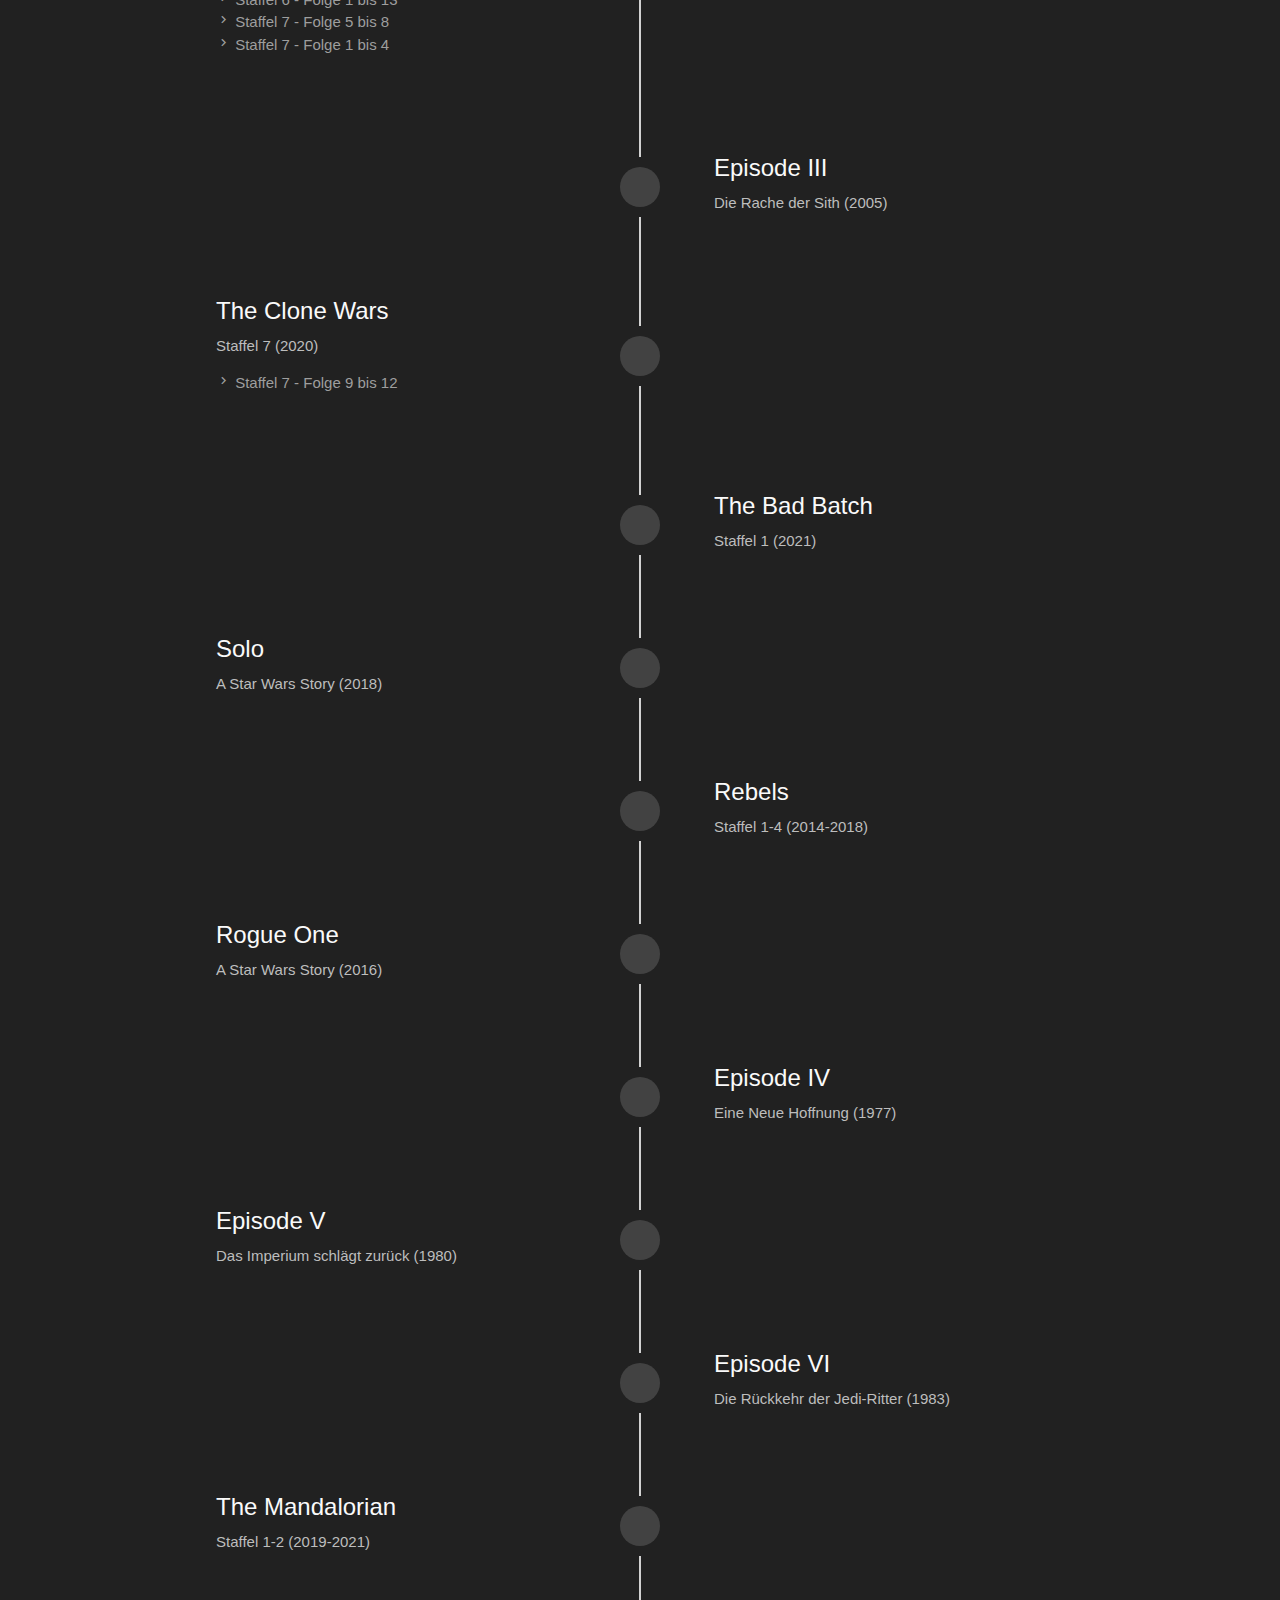
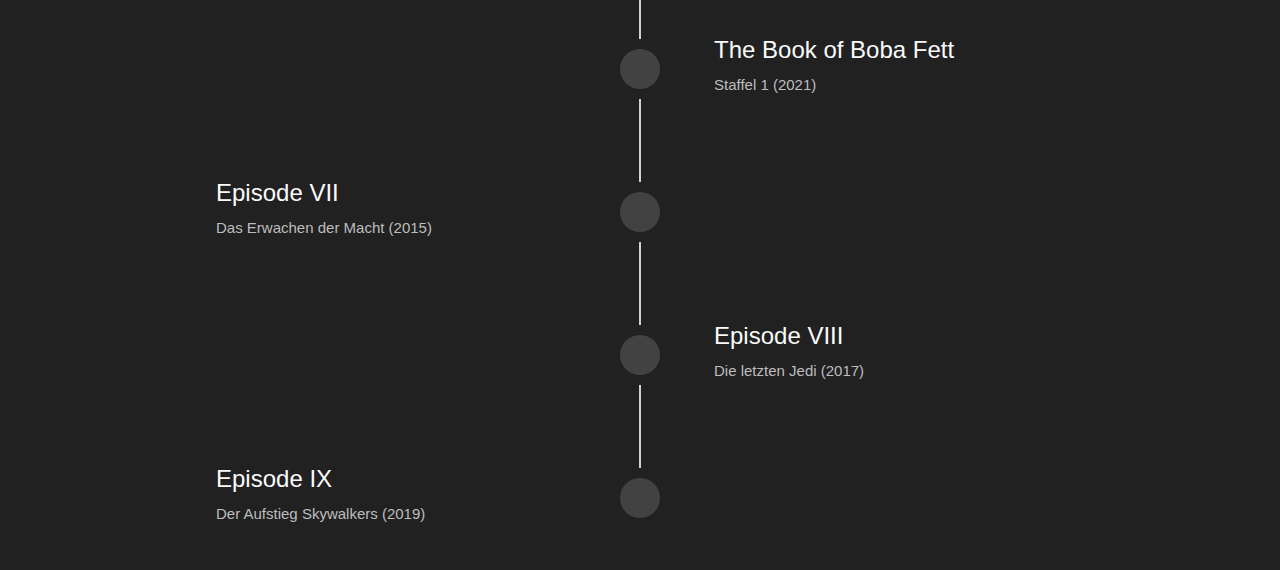
==== commit f66b8306: "fixed carousel and made it responsive" ====
--- a/index.html
+++ b/index.html
@@ -11,10 +11,8 @@
         media="screen,projection">
     <!-- Compiled and minified JavaScript -->
     <script src="https://cdnjs.cloudflare.com/ajax/libs/materialize/1.0.0/js/materialize.min.js"></script>
-    <!-- Timeline -->
-    <link href="https://fonts.googleapis.com/icon?family=Material+Icons" rel="stylesheet">
-    <link rel="stylesheet" href="https://cdnjs.cloudflare.com/ajax/libs/materialize/0.97.5/css/materialize.min.css">
-    <!-- own CSS -->
+    <!-- CSS for Timeline -->
+    <link rel='stylesheet prefetch' href='https://fonts.googleapis.com/css?family=Droid+Sans'>
     <link rel="stylesheet" href="css/style.css">
 </head>
 
@@ -37,7 +35,7 @@
                 <div class="card timeline-content">
                     <div class="card-content">
                         <span class="card-title grey-text text-lighten-5">Episode I</span>
-                        <p class="grey-text">Die dunkle Bedrohung (1999)</p>
+                        <p class="grey-text text-lighten-1">Die dunkle Bedrohung (1999)</p>
                     </div>
                 </div>
                 <div class="timeline-badge grey darken-3"><i class="material-icons"></i></div>
@@ -47,17 +45,17 @@
                 <div class="card timeline-content">
                     <div class="card-content">
                         <span class="card-title grey-text text-lighten-5">Episode II</span>
-                        <p class="grey-text">Angriff der Klonkrieger (2002)</p>
-                    </div>
-                </div>
-                <div class="timeline-badge grey darken-3"><i class="material-icons"></i></div>
-            </div>
-
-            <div class="timeline-event">
-                <div class="card timeline-content">
-                    <div class="card-content">
-                        <span class="card-title grey-text text-lighten-5">The Clone Wars</span>
                         <p class="grey-text text-lighten-1">Angriff der Klonkrieger (2002)</p>
+                    </div>
+                </div>
+                <div class="timeline-badge grey darken-3"><i class="material-icons"></i></div>
+            </div>
+
+            <div class="timeline-event">
+                <div class="card timeline-content">
+                    <div class="card-content">
+                        <span class="card-title grey-text text-lighten-5">The Clone Wars</span>
+                        <p class="grey-text text-lighten-1">Staffel 1-2 (2008/2009)</p>
                         <ul class="grey-text">
                             <li><i class="material-icons tiny">chevron_right</i> Staffel 2 - Folge 16 | Katz und Maus
                             </li>
@@ -73,17 +71,17 @@
                 <div class="card timeline-content">
                     <div class="card-content">
                         <span class="card-title grey-text text-lighten-5">The Clone Wars</span>
-                        <p class="grey-text">Der Film (2008)</p>
-                    </div>
-                </div>
-                <div class="timeline-badge grey darken-3"><i class="material-icons"></i></div>
-            </div>
-
-            <div class="timeline-event">
-                <div class="card timeline-content">
-                    <div class="card-content">
-                        <span class="card-title grey-text text-lighten-5">The Clone Wars</span>
-                        <p class="grey-text">Staffel 1 - 7 (2008-2020)</p>
+                        <p class="grey-text text-lighten-1">Der Film (2008)</p>
+                    </div>
+                </div>
+                <div class="timeline-badge grey darken-3"><i class="material-icons"></i></div>
+            </div>
+
+            <div class="timeline-event">
+                <div class="card timeline-content">
+                    <div class="card-content">
+                        <span class="card-title grey-text text-lighten-5">The Clone Wars</span>
+                        <p class="grey-text text-lighten-1">Staffel 1-7 (2008-2020)</p>
                         <ul class="grey-text">
                             <li><i class="material-icons tiny">chevron_right</i> Staffel 3 - Folge 1 | Klonkadetten</li>
                             <li><i class="material-icons tiny">chevron_right</i> Staffel 3 - Folge 3 | Nachschubwege
@@ -122,17 +120,17 @@
                 <div class="card timeline-content">
                     <div class="card-content">
                         <span class="card-title grey-text text-lighten-5">Episode III</span>
-                        <p class="grey-text">Die Rache der Sith (2005)</p>
-                    </div>
-                </div>
-                <div class="timeline-badge grey darken-3"><i class="material-icons"></i></div>
-            </div>
-
-            <div class="timeline-event">
-                <div class="card timeline-content">
-                    <div class="card-content">
-                        <span class="card-title grey-text text-lighten-5">The Clone Wars</span>
-                        <p class="grey-text">Staffel 7 (2020)</p>
+                        <p class="grey-text text-lighten-1">Die Rache der Sith (2005)</p>
+                    </div>
+                </div>
+                <div class="timeline-badge grey darken-3"><i class="material-icons"></i></div>
+            </div>
+
+            <div class="timeline-event">
+                <div class="card timeline-content">
+                    <div class="card-content">
+                        <span class="card-title grey-text text-lighten-5">The Clone Wars</span>
+                        <p class="grey-text text-lighten-1">Staffel 7 (2020)</p>
                         <ul class="grey-text">
                             <li><i class="material-icons tiny">chevron_right</i> Staffel 7 - Folge 9 bis 12</li>
                         </ul>
@@ -145,7 +143,7 @@
                 <div class="card timeline-content">
                     <div class="card-content">
                         <span class="card-title grey-text text-lighten-5">The Bad Batch</span>
-                        <p class="grey-text">Staffel 1 (2021)</p>
+                        <p class="grey-text text-lighten-1">Staffel 1 (2021)</p>
                     </div>
                 </div>
                 <div class="timeline-badge grey darken-3"><i class="material-icons"></i></div>
@@ -155,7 +153,7 @@
                 <div class="card timeline-content">
                     <div class="card-content">
                         <span class="card-title grey-text text-lighten-5">Solo</span>
-                        <p class="grey-text">A Star Wars Story (2018)</p>
+                        <p class="grey-text text-lighten-1">A Star Wars Story (2018)</p>
                     </div>
                 </div>
                 <div class="timeline-badge grey darken-3"><i class="material-icons"></i></div>
@@ -165,7 +163,7 @@
                 <div class="card timeline-content">
                     <div class="card-content">
                         <span class="card-title grey-text text-lighten-5">Rebels</span>
-                        <p class="grey-text">Staffel 1-4 (2014-2018)</p>
+                        <p class="grey-text text-lighten-1">Staffel 1-4 (2014-2018)</p>
                     </div>
                 </div>
                 <div class="timeline-badge grey darken-3"><i class="material-icons"></i></div>
@@ -175,7 +173,7 @@
                 <div class="card timeline-content">
                     <div class="card-content">
                         <span class="card-title grey-text text-lighten-5">Rogue One</span>
-                        <p class="grey-text">A Star Wars Story (2016)</p>
+                        <p class="grey-text text-lighten-1">A Star Wars Story (2016)</p>
                     </div>
                 </div>
                 <div class="timeline-badge grey darken-3"><i class="material-icons"></i></div>
@@ -185,7 +183,7 @@
                 <div class="card timeline-content">
                     <div class="card-content">
                         <span class="card-title grey-text text-lighten-5">Episode IV</span>
-                        <p class="grey-text">Eine Neue Hoffnung (1977)</p>
+                        <p class="grey-text text-lighten-1">Eine Neue Hoffnung (1977)</p>
                     </div>
                 </div>
                 <div class="timeline-badge grey darken-3"><i class="material-icons"></i></div>
@@ -195,7 +193,7 @@
                 <div class="card timeline-content">
                     <div class="card-content">
                         <span class="card-title grey-text text-lighten-5">Episode V</span>
-                        <p class="grey-text">Das Imperium schlägt zurück (1980)</p>
+                        <p class="grey-text text-lighten-1">Das Imperium schlägt zurück (1980)</p>
                     </div>
                 </div>
                 <div class="timeline-badge grey darken-3"><i class="material-icons"></i></div>
@@ -205,7 +203,7 @@
                 <div class="card timeline-content">
                     <div class="card-content">
                         <span class="card-title grey-text text-lighten-5">Episode VI</span>
-                        <p class="grey-text">Die Rückkehr der Jedi-Ritter (1983)</p>
+                        <p class="grey-text text-lighten-1">Die Rückkehr der Jedi-Ritter (1983)</p>
                     </div>
                 </div>
                 <div class="timeline-badge grey darken-3"><i class="material-icons"></i></div>
@@ -215,7 +213,7 @@
                 <div class="card timeline-content">
                     <div class="card-content">
                         <span class="card-title grey-text text-lighten-5">The Mandalorian</span>
-                        <p class="grey-text">Staffel 1-2 (2019-2021)</p>
+                        <p class="grey-text text-lighten-1">Staffel 1-2 (2019-2021)</p>
                     </div>
                 </div>
                 <div class="timeline-badge grey darken-3"><i class="material-icons"></i></div>
@@ -225,7 +223,7 @@
                 <div class="card timeline-content">
                     <div class="card-content">
                         <span class="card-title grey-text text-lighten-5">The Book of Boba Fett</span>
-                        <p class="grey-text">Staffel 1 (2021)</p>
+                        <p class="grey-text text-lighten-1">Staffel 1 (2021)</p>
                     </div>
                 </div>
                 <div class="timeline-badge grey darken-3"><i class="material-icons"></i></div>
@@ -235,7 +233,7 @@
                 <div class="card timeline-content">
                     <div class="card-content">
                         <span class="card-title grey-text text-lighten-5">Episode VII</span>
-                        <p class="grey-text">Das Erwachen der Macht (2015)</p>
+                        <p class="grey-text text-lighten-1">Das Erwachen der Macht (2015)</p>
                     </div>
                 </div>
                 <div class="timeline-badge grey darken-3"><i class="material-icons"></i></div>
@@ -245,7 +243,7 @@
                 <div class="card timeline-content">
                     <div class="card-content">
                         <span class="card-title grey-text text-lighten-5">Episode VIII</span>
-                        <p class="grey-text">Die letzten Jedi (2017)</p>
+                        <p class="grey-text text-lighten-1">Die letzten Jedi (2017)</p>
                     </div>
                 </div>
                 <div class="timeline-badge grey darken-3"><i class="material-icons"></i></div>
@@ -255,7 +253,7 @@
                 <div class="card timeline-content">
                     <div class="card-content">
                         <span class="card-title grey-text text-lighten-5">Episode IX</span>
-                        <p class="grey-text">Der Aufstieg Skywalkers (2019)</p>
+                        <p class="grey-text text-lighten-1">Der Aufstieg Skywalkers (2019)</p>
                     </div>
                 </div>
                 <div class="timeline-badge grey darken-3"><i class="material-icons"></i></div>
@@ -265,12 +263,23 @@
     </div>
 
 
+    <!-- JS -->
 
     <!--  Scripts-->
     <script src="https://code.jquery.com/jquery-2.1.4.min.js"></script>
 
     <!-- Compiled and minified JavaScript -->
     <script src="https://cdnjs.cloudflare.com/ajax/libs/materialize/0.97.5/js/materialize.min.js"></script>
+
+    <script>
+        // Carousel
+        document.addEventListener('DOMContentLoaded', function () {
+            var elems = document.querySelectorAll('.carousel');
+            var instances = M.Carousel.init(elems);
+        });
+    </script>
+
+    <script type="text/javascript" src="js/materialize.min.js"></script>
 </body>
 
 </html>--- a/css/style.css
+++ b/css/style.css
@@ -96,4 +96,14 @@
 .card{
     box-shadow: none;
     background: none;
+}
+@media (max-width: 500px) {
+  .carousel{
+    margin-top: -75px;
+    margin-bottom: -75px;
+  }
+  .carousel .carousel-item{
+    width: 150px;
+    height: 150px;
+  }
 }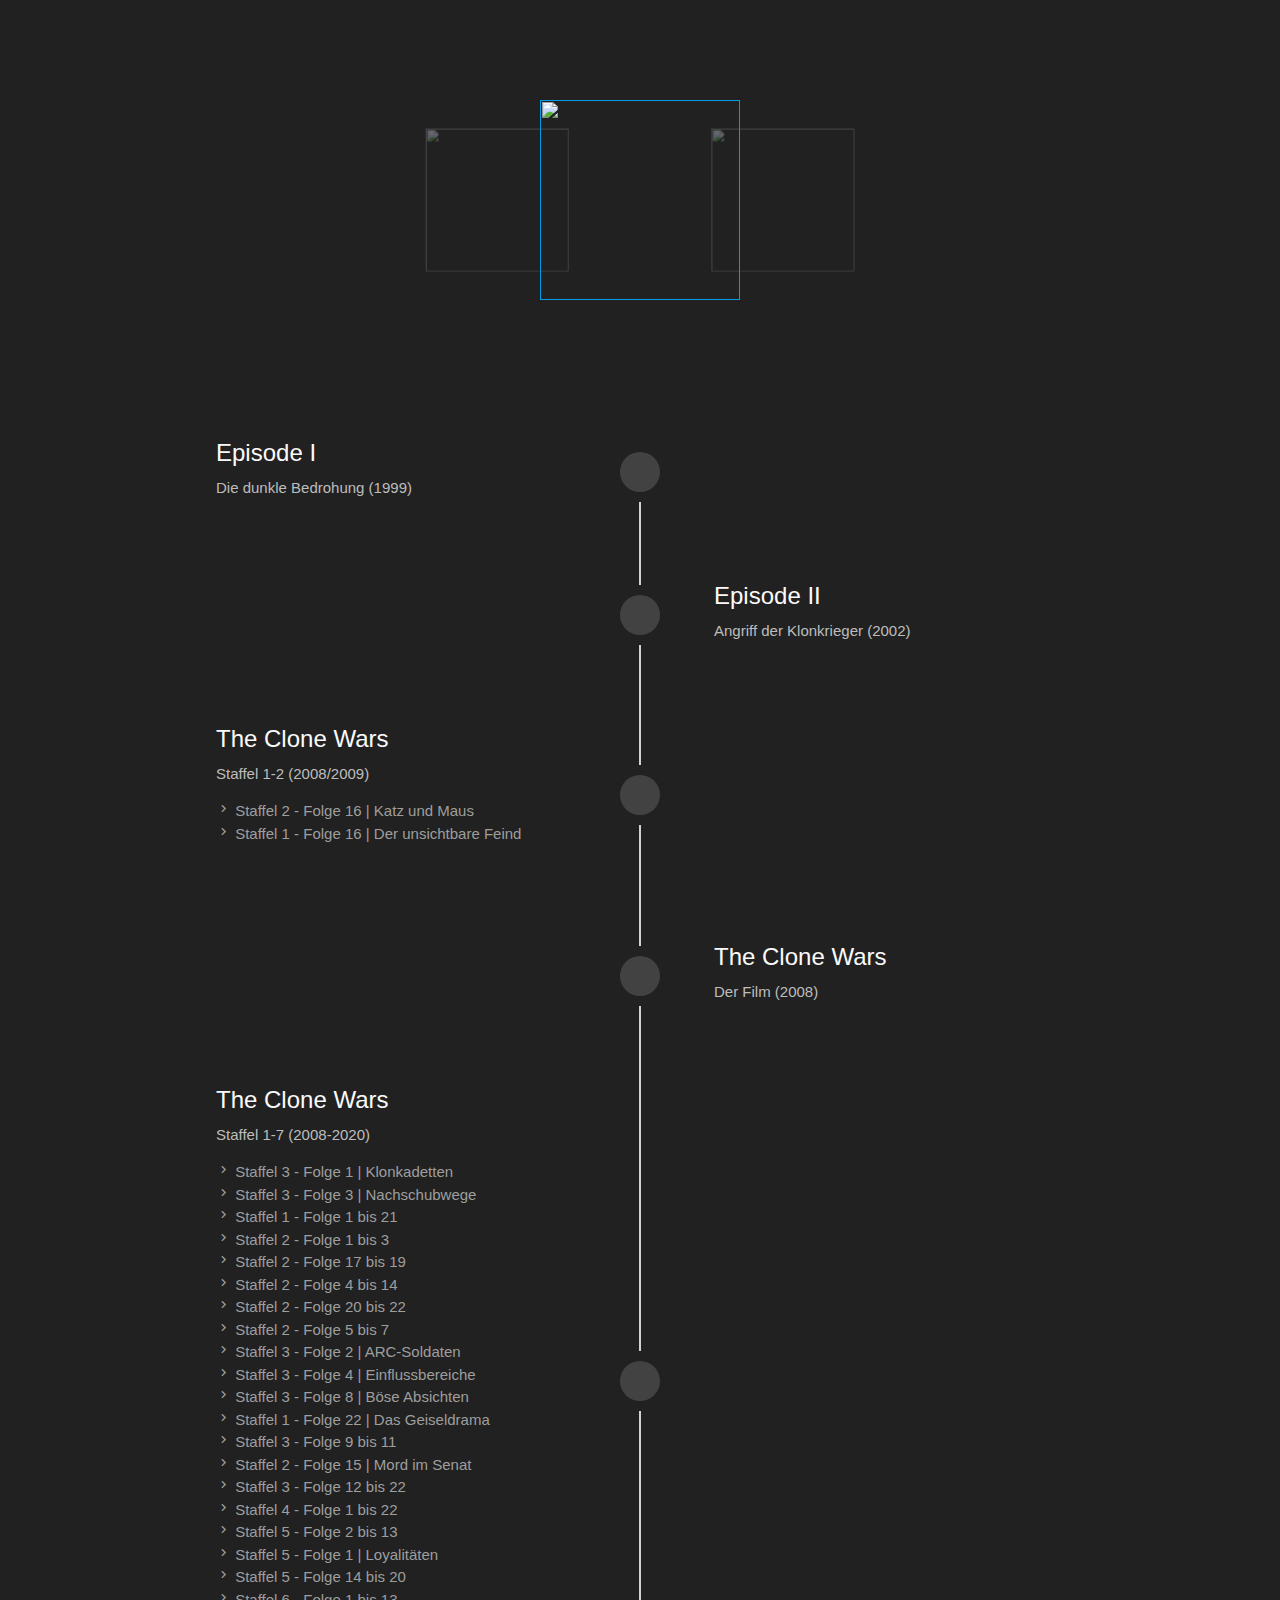
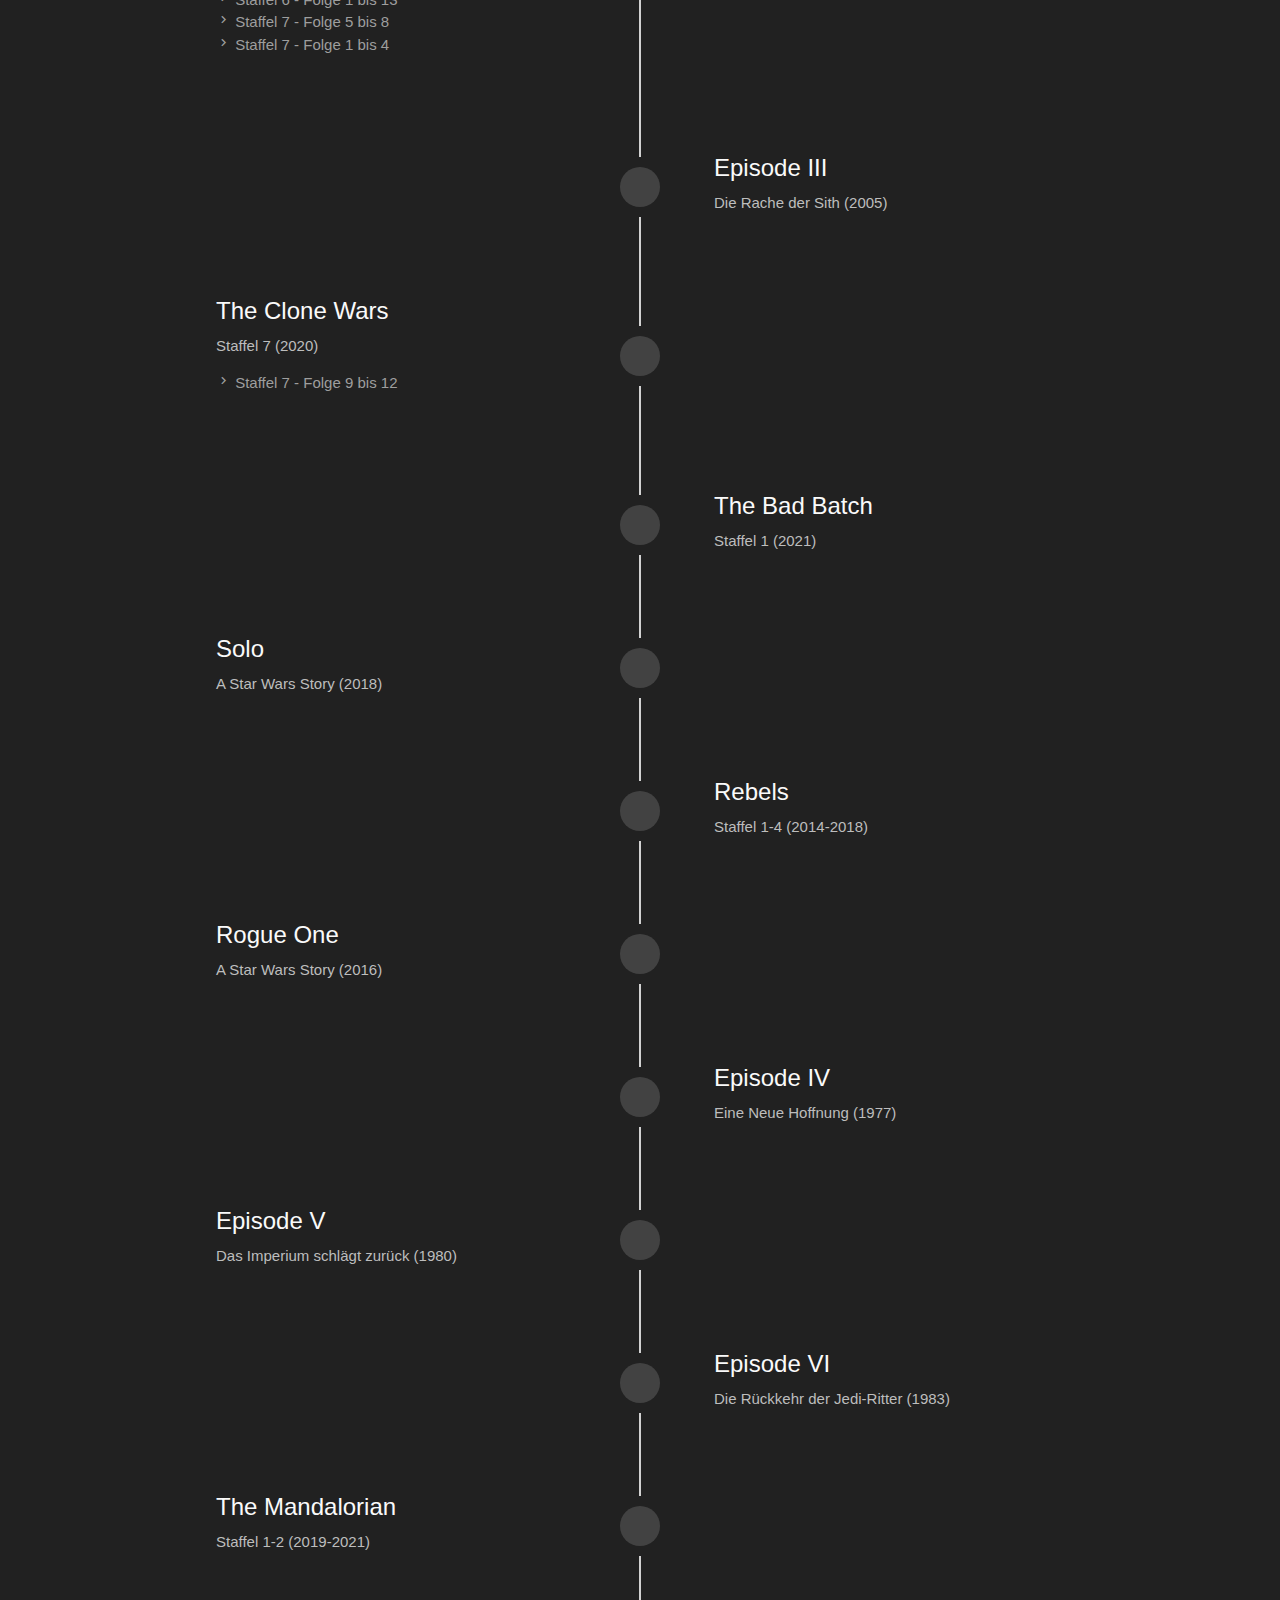
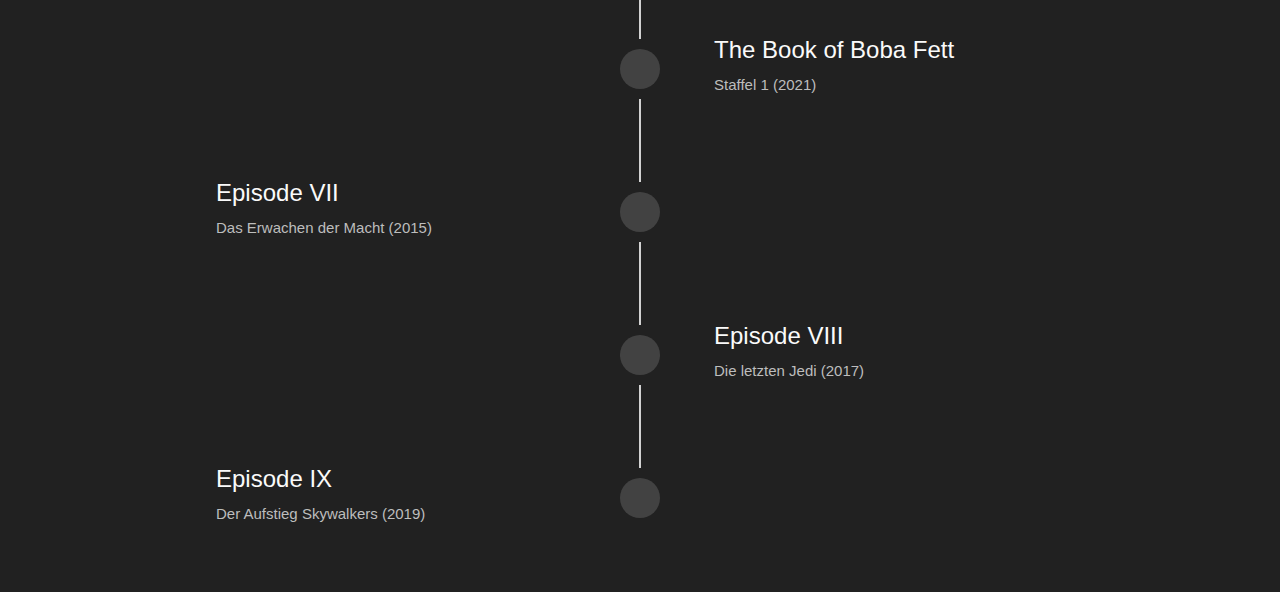
==== commit cfd4a55b: "adjusted folder-structure and naming" ====
--- a/index.html
+++ b/index.html
@@ -1,285 +1,12 @@
+<!DOCTYPE html>
 <html lang="en">
-
 <head>
-    <meta http-equiv="Content-Type" content="text/html; charset=UTF-8" />
-    <meta name="viewport" content="width=device-width, initial-scale=1, maximum-scale=1.0, user-scalable=no" />
-    <title>Blue Ocean - Materialize</title>
-    <!--Import Google Icon Font-->
-    <link href="https://fonts.googleapis.com/icon?family=Material+Icons" rel="stylesheet">
-    <!-- Compiled and minified CSS -->
-    <link rel="stylesheet" href="https://cdnjs.cloudflare.com/ajax/libs/materialize/1.0.0/css/materialize.min.css"
-        media="screen,projection">
-    <!-- Compiled and minified JavaScript -->
-    <script src="https://cdnjs.cloudflare.com/ajax/libs/materialize/1.0.0/js/materialize.min.js"></script>
-    <!-- CSS for Timeline -->
-    <link rel='stylesheet prefetch' href='https://fonts.googleapis.com/css?family=Droid+Sans'>
-    <link rel="stylesheet" href="css/style.css">
+    <meta http-equiv="refresh" content="0; url=sites/starwars.html" />
+    <meta charset="UTF-8">
+    <meta http-equiv="X-UA-Compatible" content="IE=edge">
+    <meta name="viewport" content="width=device-width, initial-scale=1.0">
+    <title></title>
 </head>
-
-<body class="grey darken-4">
-
-    <!-- Carousel -->
-    <div class="carousel">
-        <a class="carousel-item" href=""><img src="https://gamerheadquarters.com/sort/movies/starwars/starwars.jpg"></a>
-        <a class="carousel-item" href="sites/marvel.html"><img
-                src="https://d.newsweek.com/en/full/1394885/marvel-movie-release-dates-2020-2021-black-widow-avengers-endgame.png?w=1600&h=1600&q=88&f=8747f0e542149fcef456f0bfc750f50c"></a>
-        <a class="carousel-item" href="sites/theWitcher.html"><img
-                src="https://image.api.playstation.com/vulcan/img/rnd/202009/3008/fng5HuTeBSFTJuPPP9G8byKQ.png"></a>
-    </div>
-
-    <!-- Timeline -->
-    <div class="container">
-        <div class="timeline">
-
-            <div class="timeline-event">
-                <div class="card timeline-content">
-                    <div class="card-content">
-                        <span class="card-title grey-text text-lighten-5">Episode I</span>
-                        <p class="grey-text text-lighten-1">Die dunkle Bedrohung (1999)</p>
-                    </div>
-                </div>
-                <div class="timeline-badge grey darken-3"><i class="material-icons"></i></div>
-            </div>
-
-            <div class="timeline-event">
-                <div class="card timeline-content">
-                    <div class="card-content">
-                        <span class="card-title grey-text text-lighten-5">Episode II</span>
-                        <p class="grey-text text-lighten-1">Angriff der Klonkrieger (2002)</p>
-                    </div>
-                </div>
-                <div class="timeline-badge grey darken-3"><i class="material-icons"></i></div>
-            </div>
-
-            <div class="timeline-event">
-                <div class="card timeline-content">
-                    <div class="card-content">
-                        <span class="card-title grey-text text-lighten-5">The Clone Wars</span>
-                        <p class="grey-text text-lighten-1">Staffel 1-2 (2008/2009)</p>
-                        <ul class="grey-text">
-                            <li><i class="material-icons tiny">chevron_right</i> Staffel 2 - Folge 16 | Katz und Maus
-                            </li>
-                            <li><i class="material-icons tiny">chevron_right</i> Staffel 1 - Folge 16 | Der unsichtbare
-                                Feind</li>
-                        </ul>
-                    </div>
-                </div>
-                <div class="timeline-badge grey darken-3"><i class="material-icons"></i></div>
-            </div>
-
-            <div class="timeline-event">
-                <div class="card timeline-content">
-                    <div class="card-content">
-                        <span class="card-title grey-text text-lighten-5">The Clone Wars</span>
-                        <p class="grey-text text-lighten-1">Der Film (2008)</p>
-                    </div>
-                </div>
-                <div class="timeline-badge grey darken-3"><i class="material-icons"></i></div>
-            </div>
-
-            <div class="timeline-event">
-                <div class="card timeline-content">
-                    <div class="card-content">
-                        <span class="card-title grey-text text-lighten-5">The Clone Wars</span>
-                        <p class="grey-text text-lighten-1">Staffel 1-7 (2008-2020)</p>
-                        <ul class="grey-text">
-                            <li><i class="material-icons tiny">chevron_right</i> Staffel 3 - Folge 1 | Klonkadetten</li>
-                            <li><i class="material-icons tiny">chevron_right</i> Staffel 3 - Folge 3 | Nachschubwege
-                            </li>
-                            <li><i class="material-icons tiny">chevron_right</i> Staffel 1 - Folge 1 bis 21</li>
-                            <li><i class="material-icons tiny">chevron_right</i> Staffel 2 - Folge 1 bis 3</li>
-                            <li><i class="material-icons tiny">chevron_right</i> Staffel 2 - Folge 17 bis 19</li>
-                            <li><i class="material-icons tiny">chevron_right</i> Staffel 2 - Folge 4 bis 14</li>
-                            <li><i class="material-icons tiny">chevron_right</i> Staffel 2 - Folge 20 bis 22</li>
-                            <li><i class="material-icons tiny">chevron_right</i> Staffel 2 - Folge 5 bis 7</li>
-                            <li><i class="material-icons tiny">chevron_right</i> Staffel 3 - Folge 2 | ARC-Soldaten</li>
-                            <li><i class="material-icons tiny">chevron_right</i> Staffel 3 - Folge 4 | Einflussbereiche
-                            </li>
-                            <li><i class="material-icons tiny">chevron_right</i> Staffel 3 - Folge 8 | Böse Absichten
-                            </li>
-                            <li><i class="material-icons tiny">chevron_right</i> Staffel 1 - Folge 22 | Das Geiseldrama
-                            </li>
-                            <li><i class="material-icons tiny">chevron_right</i> Staffel 3 - Folge 9 bis 11</li>
-                            <li><i class="material-icons tiny">chevron_right</i> Staffel 2 - Folge 15 | Mord im Senat
-                            </li>
-                            <li><i class="material-icons tiny">chevron_right</i> Staffel 3 - Folge 12 bis 22</li>
-                            <li><i class="material-icons tiny">chevron_right</i> Staffel 4 - Folge 1 bis 22</li>
-                            <li><i class="material-icons tiny">chevron_right</i> Staffel 5 - Folge 2 bis 13</li>
-                            <li><i class="material-icons tiny">chevron_right</i> Staffel 5 - Folge 1 | Loyalitäten</li>
-                            <li><i class="material-icons tiny">chevron_right</i> Staffel 5 - Folge 14 bis 20</li>
-                            <li><i class="material-icons tiny">chevron_right</i> Staffel 6 - Folge 1 bis 13</li>
-                            <li><i class="material-icons tiny">chevron_right</i> Staffel 7 - Folge 5 bis 8</li>
-                            <li><i class="material-icons tiny">chevron_right</i> Staffel 7 - Folge 1 bis 4</li>
-                        </ul>
-                    </div>
-                </div>
-                <div class="timeline-badge grey darken-3"><i class="material-icons"></i></div>
-            </div>
-
-            <div class="timeline-event">
-                <div class="card timeline-content">
-                    <div class="card-content">
-                        <span class="card-title grey-text text-lighten-5">Episode III</span>
-                        <p class="grey-text text-lighten-1">Die Rache der Sith (2005)</p>
-                    </div>
-                </div>
-                <div class="timeline-badge grey darken-3"><i class="material-icons"></i></div>
-            </div>
-
-            <div class="timeline-event">
-                <div class="card timeline-content">
-                    <div class="card-content">
-                        <span class="card-title grey-text text-lighten-5">The Clone Wars</span>
-                        <p class="grey-text text-lighten-1">Staffel 7 (2020)</p>
-                        <ul class="grey-text">
-                            <li><i class="material-icons tiny">chevron_right</i> Staffel 7 - Folge 9 bis 12</li>
-                        </ul>
-                    </div>
-                </div>
-                <div class="timeline-badge grey darken-3"><i class="material-icons"></i></div>
-            </div>
-
-            <div class="timeline-event">
-                <div class="card timeline-content">
-                    <div class="card-content">
-                        <span class="card-title grey-text text-lighten-5">The Bad Batch</span>
-                        <p class="grey-text text-lighten-1">Staffel 1 (2021)</p>
-                    </div>
-                </div>
-                <div class="timeline-badge grey darken-3"><i class="material-icons"></i></div>
-            </div>
-
-            <div class="timeline-event">
-                <div class="card timeline-content">
-                    <div class="card-content">
-                        <span class="card-title grey-text text-lighten-5">Solo</span>
-                        <p class="grey-text text-lighten-1">A Star Wars Story (2018)</p>
-                    </div>
-                </div>
-                <div class="timeline-badge grey darken-3"><i class="material-icons"></i></div>
-            </div>
-
-            <div class="timeline-event">
-                <div class="card timeline-content">
-                    <div class="card-content">
-                        <span class="card-title grey-text text-lighten-5">Rebels</span>
-                        <p class="grey-text text-lighten-1">Staffel 1-4 (2014-2018)</p>
-                    </div>
-                </div>
-                <div class="timeline-badge grey darken-3"><i class="material-icons"></i></div>
-            </div>
-
-            <div class="timeline-event">
-                <div class="card timeline-content">
-                    <div class="card-content">
-                        <span class="card-title grey-text text-lighten-5">Rogue One</span>
-                        <p class="grey-text text-lighten-1">A Star Wars Story (2016)</p>
-                    </div>
-                </div>
-                <div class="timeline-badge grey darken-3"><i class="material-icons"></i></div>
-            </div>
-
-            <div class="timeline-event">
-                <div class="card timeline-content">
-                    <div class="card-content">
-                        <span class="card-title grey-text text-lighten-5">Episode IV</span>
-                        <p class="grey-text text-lighten-1">Eine Neue Hoffnung (1977)</p>
-                    </div>
-                </div>
-                <div class="timeline-badge grey darken-3"><i class="material-icons"></i></div>
-            </div>
-
-            <div class="timeline-event">
-                <div class="card timeline-content">
-                    <div class="card-content">
-                        <span class="card-title grey-text text-lighten-5">Episode V</span>
-                        <p class="grey-text text-lighten-1">Das Imperium schlägt zurück (1980)</p>
-                    </div>
-                </div>
-                <div class="timeline-badge grey darken-3"><i class="material-icons"></i></div>
-            </div>
-
-            <div class="timeline-event">
-                <div class="card timeline-content">
-                    <div class="card-content">
-                        <span class="card-title grey-text text-lighten-5">Episode VI</span>
-                        <p class="grey-text text-lighten-1">Die Rückkehr der Jedi-Ritter (1983)</p>
-                    </div>
-                </div>
-                <div class="timeline-badge grey darken-3"><i class="material-icons"></i></div>
-            </div>
-
-            <div class="timeline-event">
-                <div class="card timeline-content">
-                    <div class="card-content">
-                        <span class="card-title grey-text text-lighten-5">The Mandalorian</span>
-                        <p class="grey-text text-lighten-1">Staffel 1-2 (2019-2021)</p>
-                    </div>
-                </div>
-                <div class="timeline-badge grey darken-3"><i class="material-icons"></i></div>
-            </div>
-
-            <div class="timeline-event">
-                <div class="card timeline-content">
-                    <div class="card-content">
-                        <span class="card-title grey-text text-lighten-5">The Book of Boba Fett</span>
-                        <p class="grey-text text-lighten-1">Staffel 1 (2021)</p>
-                    </div>
-                </div>
-                <div class="timeline-badge grey darken-3"><i class="material-icons"></i></div>
-            </div>
-
-            <div class="timeline-event">
-                <div class="card timeline-content">
-                    <div class="card-content">
-                        <span class="card-title grey-text text-lighten-5">Episode VII</span>
-                        <p class="grey-text text-lighten-1">Das Erwachen der Macht (2015)</p>
-                    </div>
-                </div>
-                <div class="timeline-badge grey darken-3"><i class="material-icons"></i></div>
-            </div>
-
-            <div class="timeline-event">
-                <div class="card timeline-content">
-                    <div class="card-content">
-                        <span class="card-title grey-text text-lighten-5">Episode VIII</span>
-                        <p class="grey-text text-lighten-1">Die letzten Jedi (2017)</p>
-                    </div>
-                </div>
-                <div class="timeline-badge grey darken-3"><i class="material-icons"></i></div>
-            </div>
-
-            <div class="timeline-event">
-                <div class="card timeline-content">
-                    <div class="card-content">
-                        <span class="card-title grey-text text-lighten-5">Episode IX</span>
-                        <p class="grey-text text-lighten-1">Der Aufstieg Skywalkers (2019)</p>
-                    </div>
-                </div>
-                <div class="timeline-badge grey darken-3"><i class="material-icons"></i></div>
-            </div>
-
-        </div>
-    </div>
-
-
-    <!-- JS -->
-
-    <!--  Scripts-->
-    <script src="https://code.jquery.com/jquery-2.1.4.min.js"></script>
-
-    <!-- Compiled and minified JavaScript -->
-    <script src="https://cdnjs.cloudflare.com/ajax/libs/materialize/0.97.5/js/materialize.min.js"></script>
-
-    <script>
-        // Carousel
-        document.addEventListener('DOMContentLoaded', function () {
-            var elems = document.querySelectorAll('.carousel');
-            var instances = M.Carousel.init(elems);
-        });
-    </script>
-
-    <script type="text/javascript" src="js/materialize.min.js"></script>
+<body>    
 </body>
-
 </html>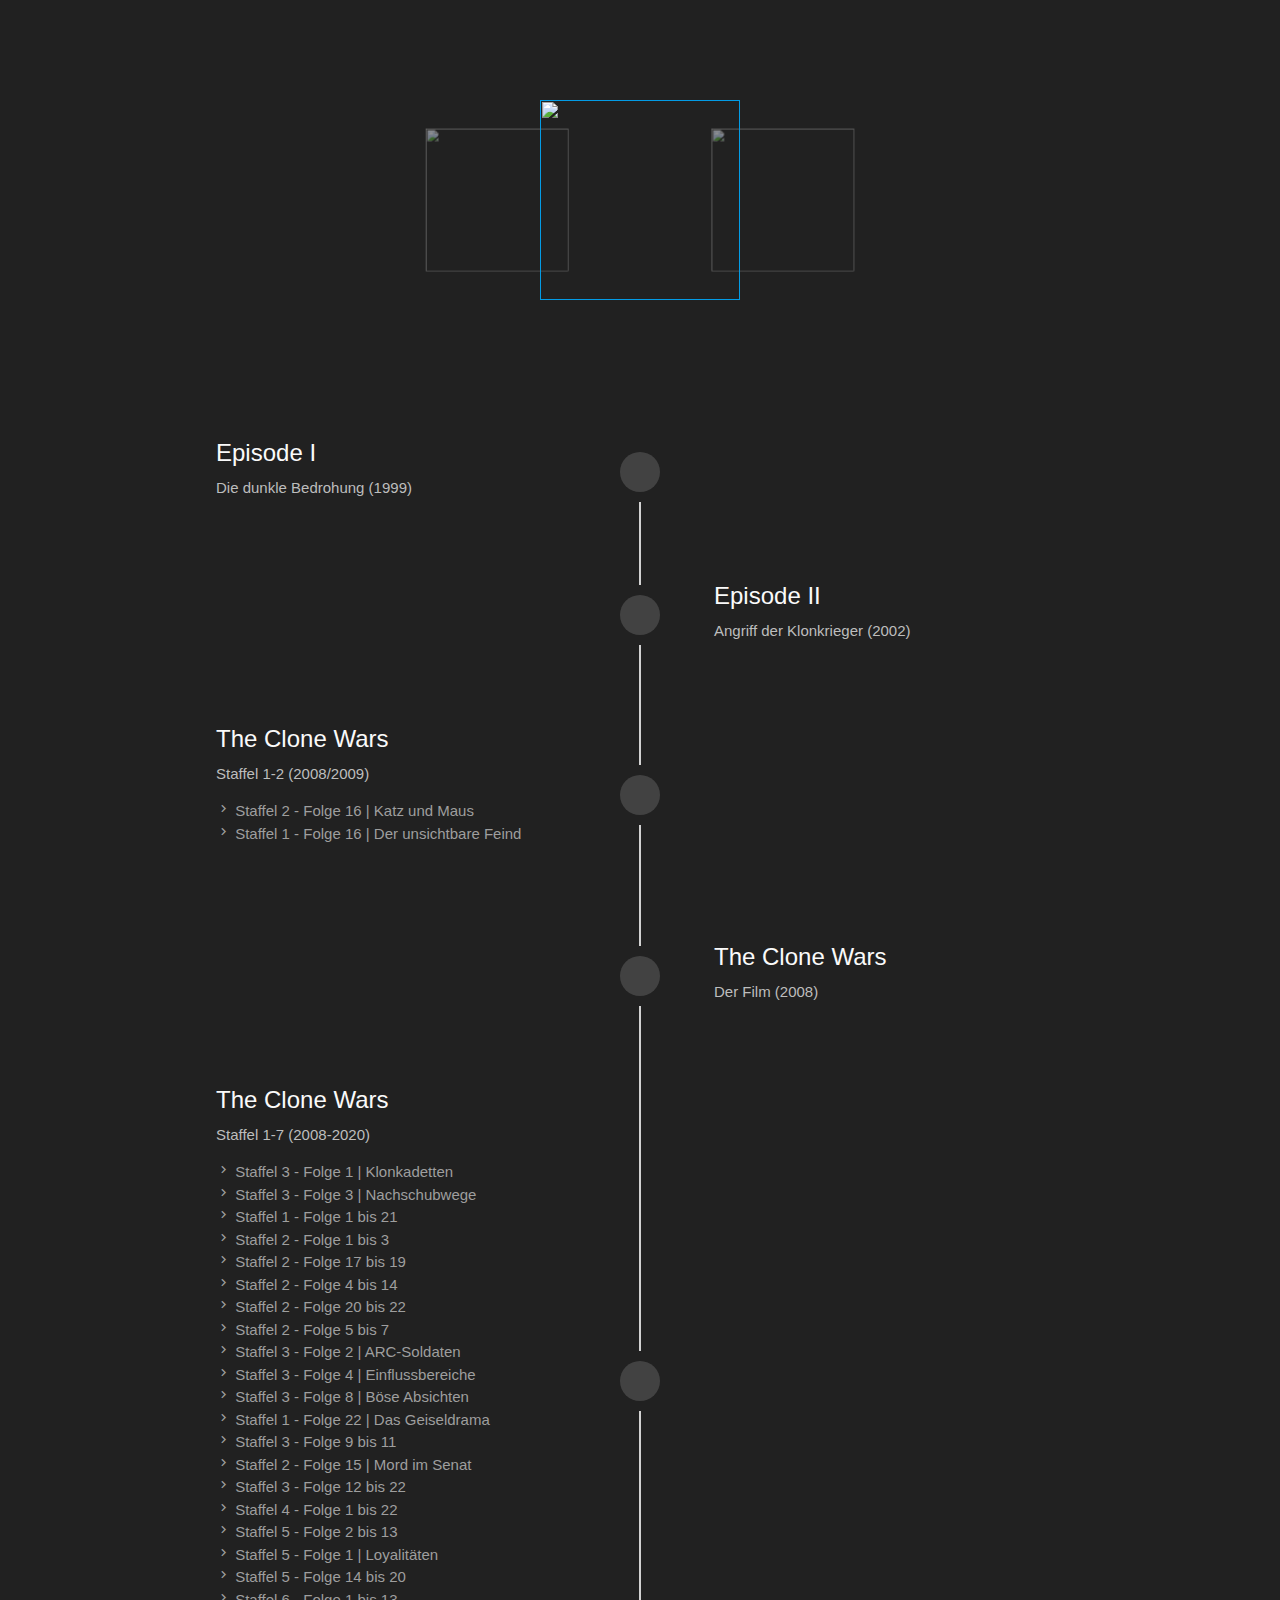
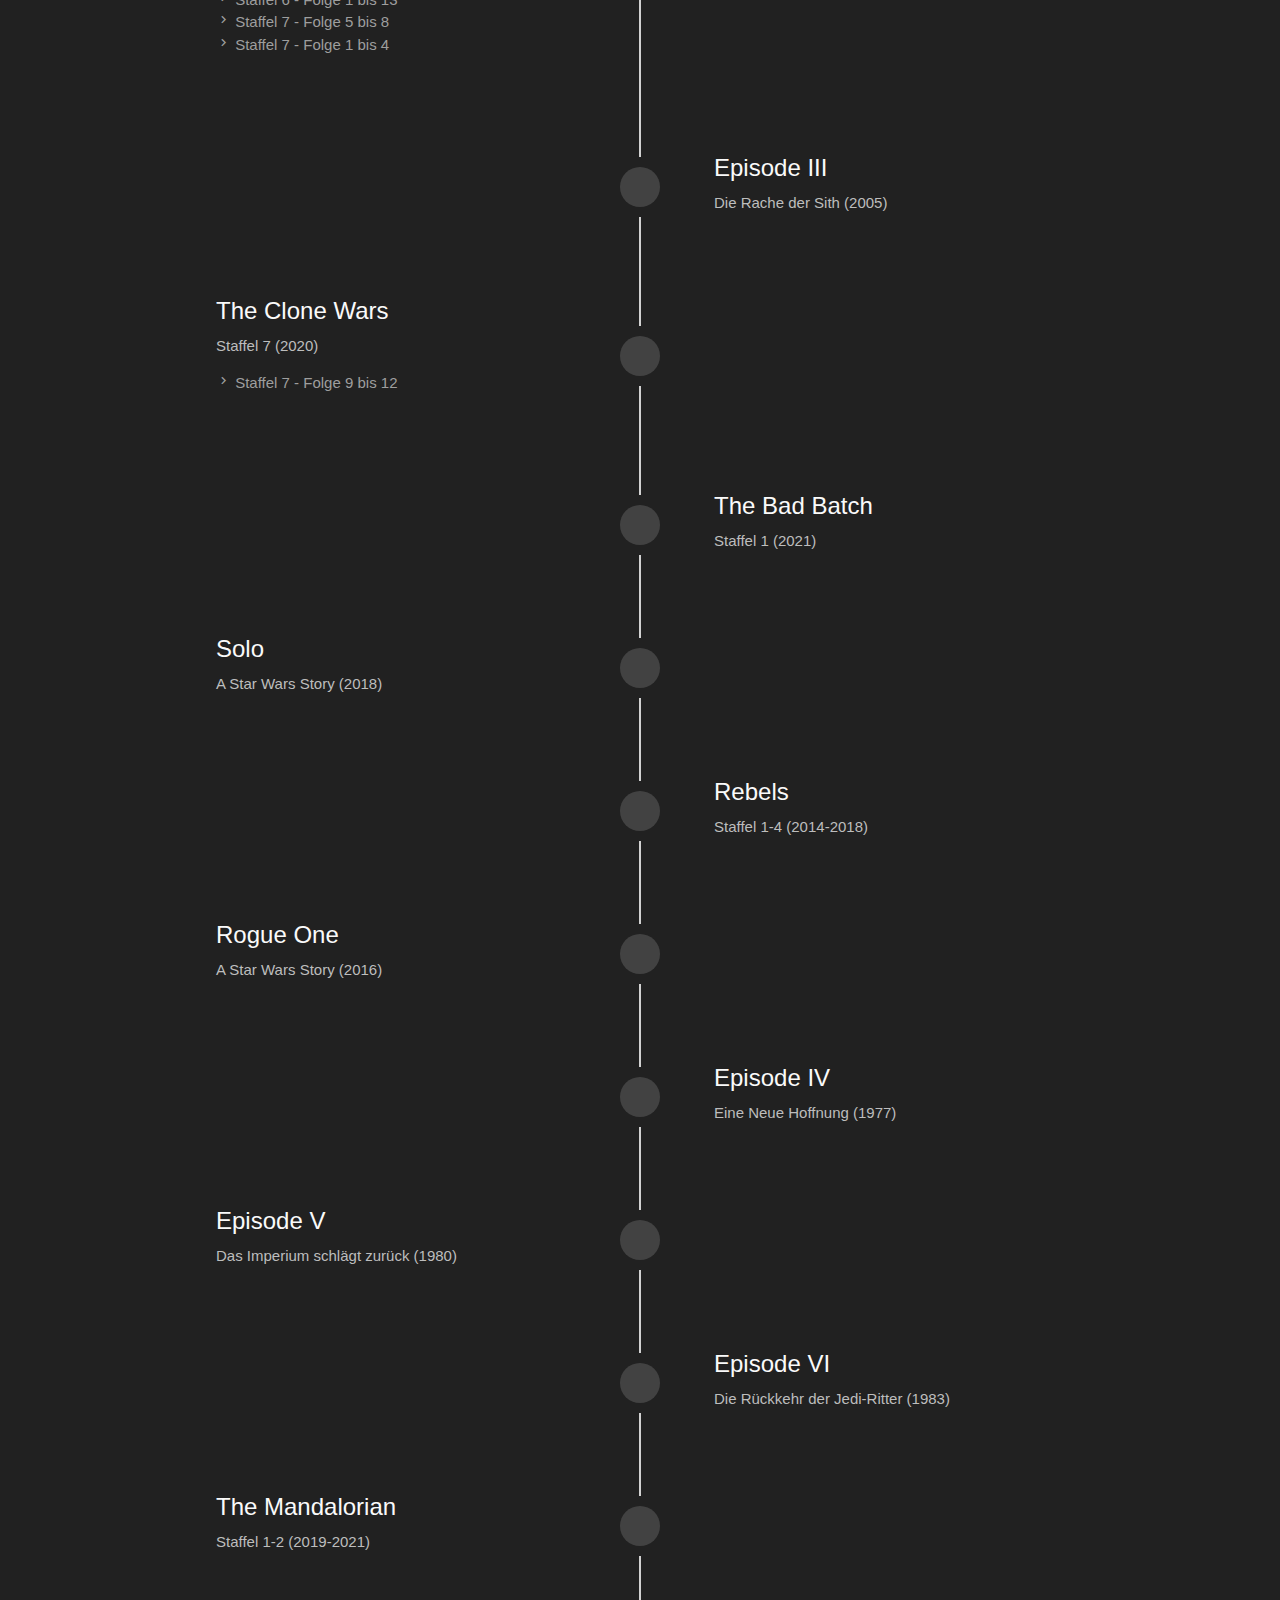
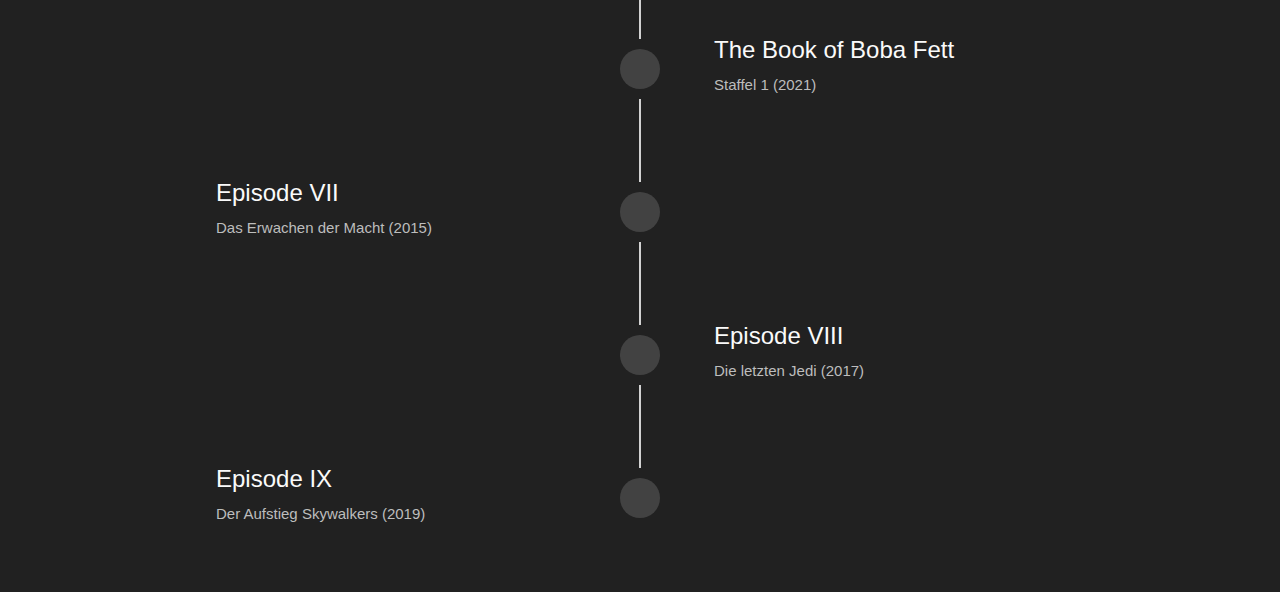
==== commit f7745715: "adjusted carousel" ====
--- a/index.html
+++ b/index.html
@@ -1,5 +1,6 @@
 <!DOCTYPE html>
 <html lang="en">
+
 <head>
     <meta http-equiv="refresh" content="0; url=sites/starwars.html" />
     <meta charset="UTF-8">
@@ -7,6 +8,8 @@
     <meta name="viewport" content="width=device-width, initial-scale=1.0">
     <title></title>
 </head>
-<body>    
+
+<body>
 </body>
+
 </html>